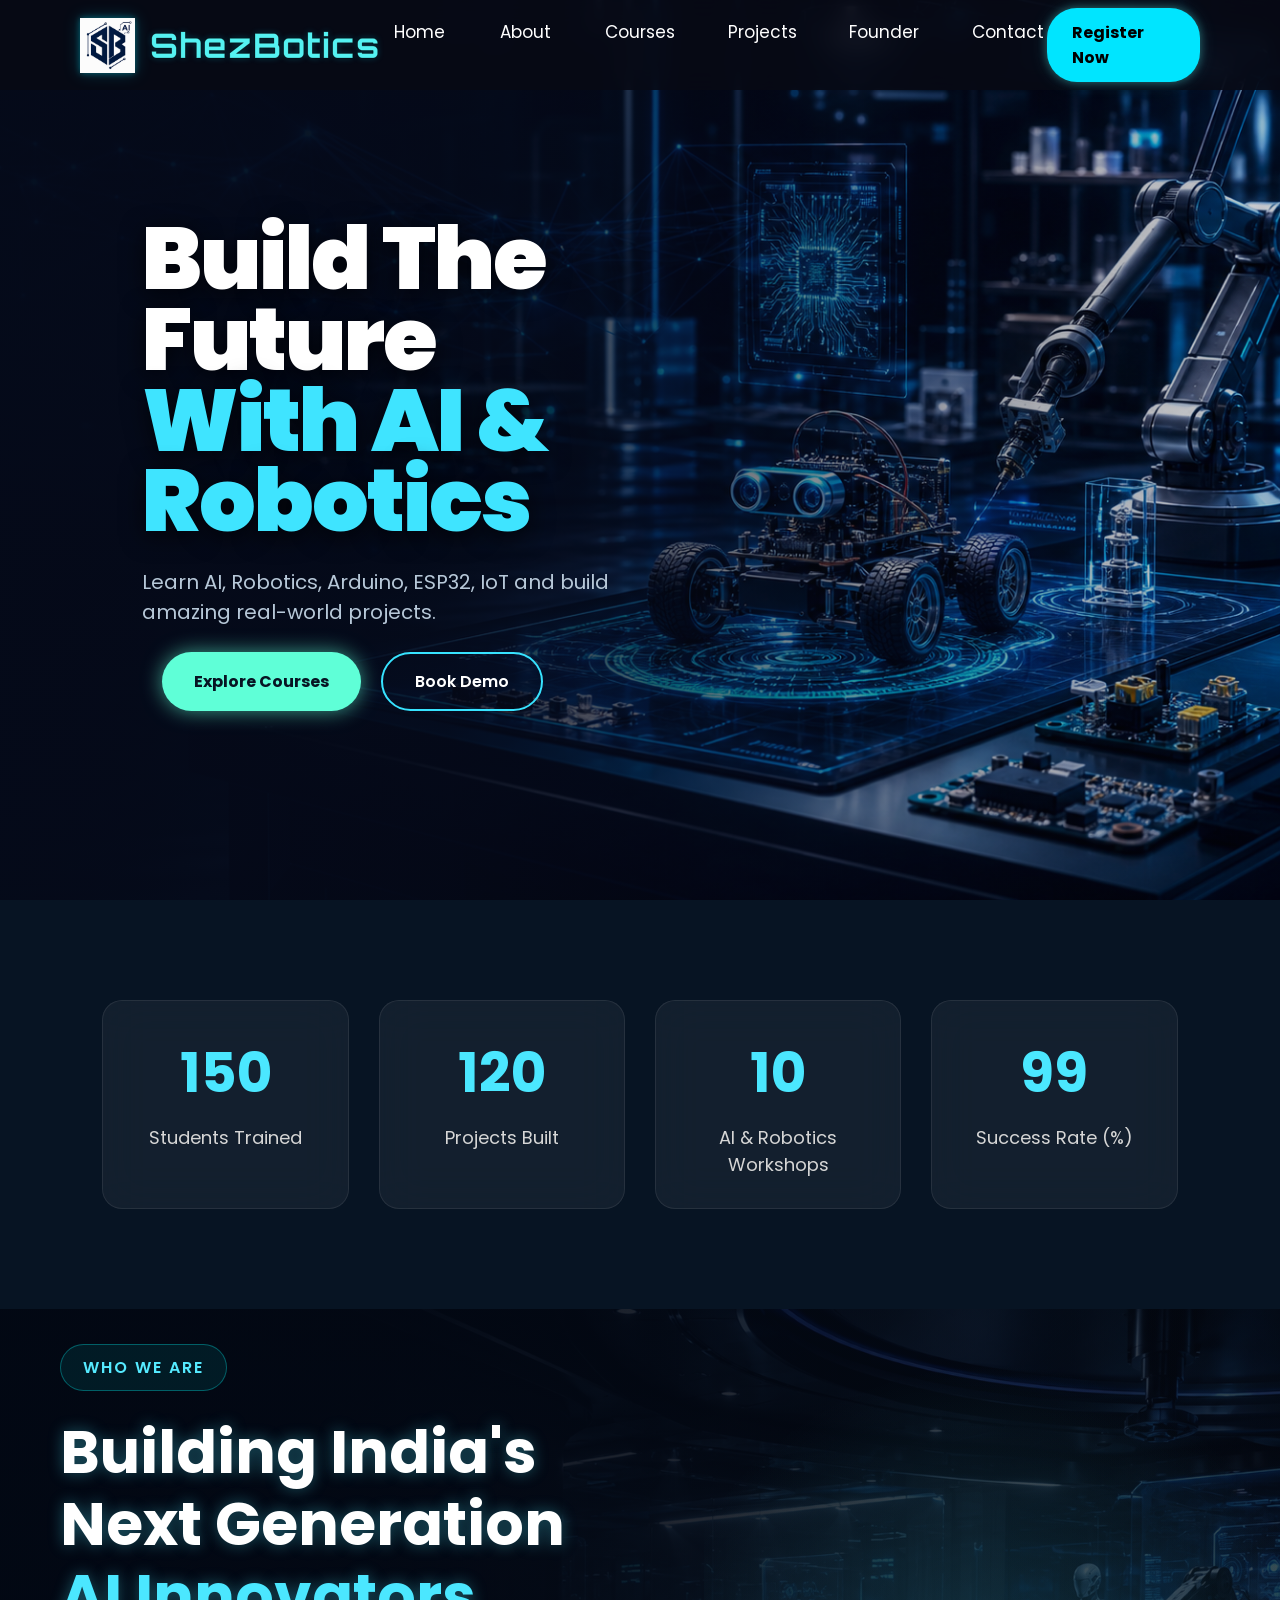
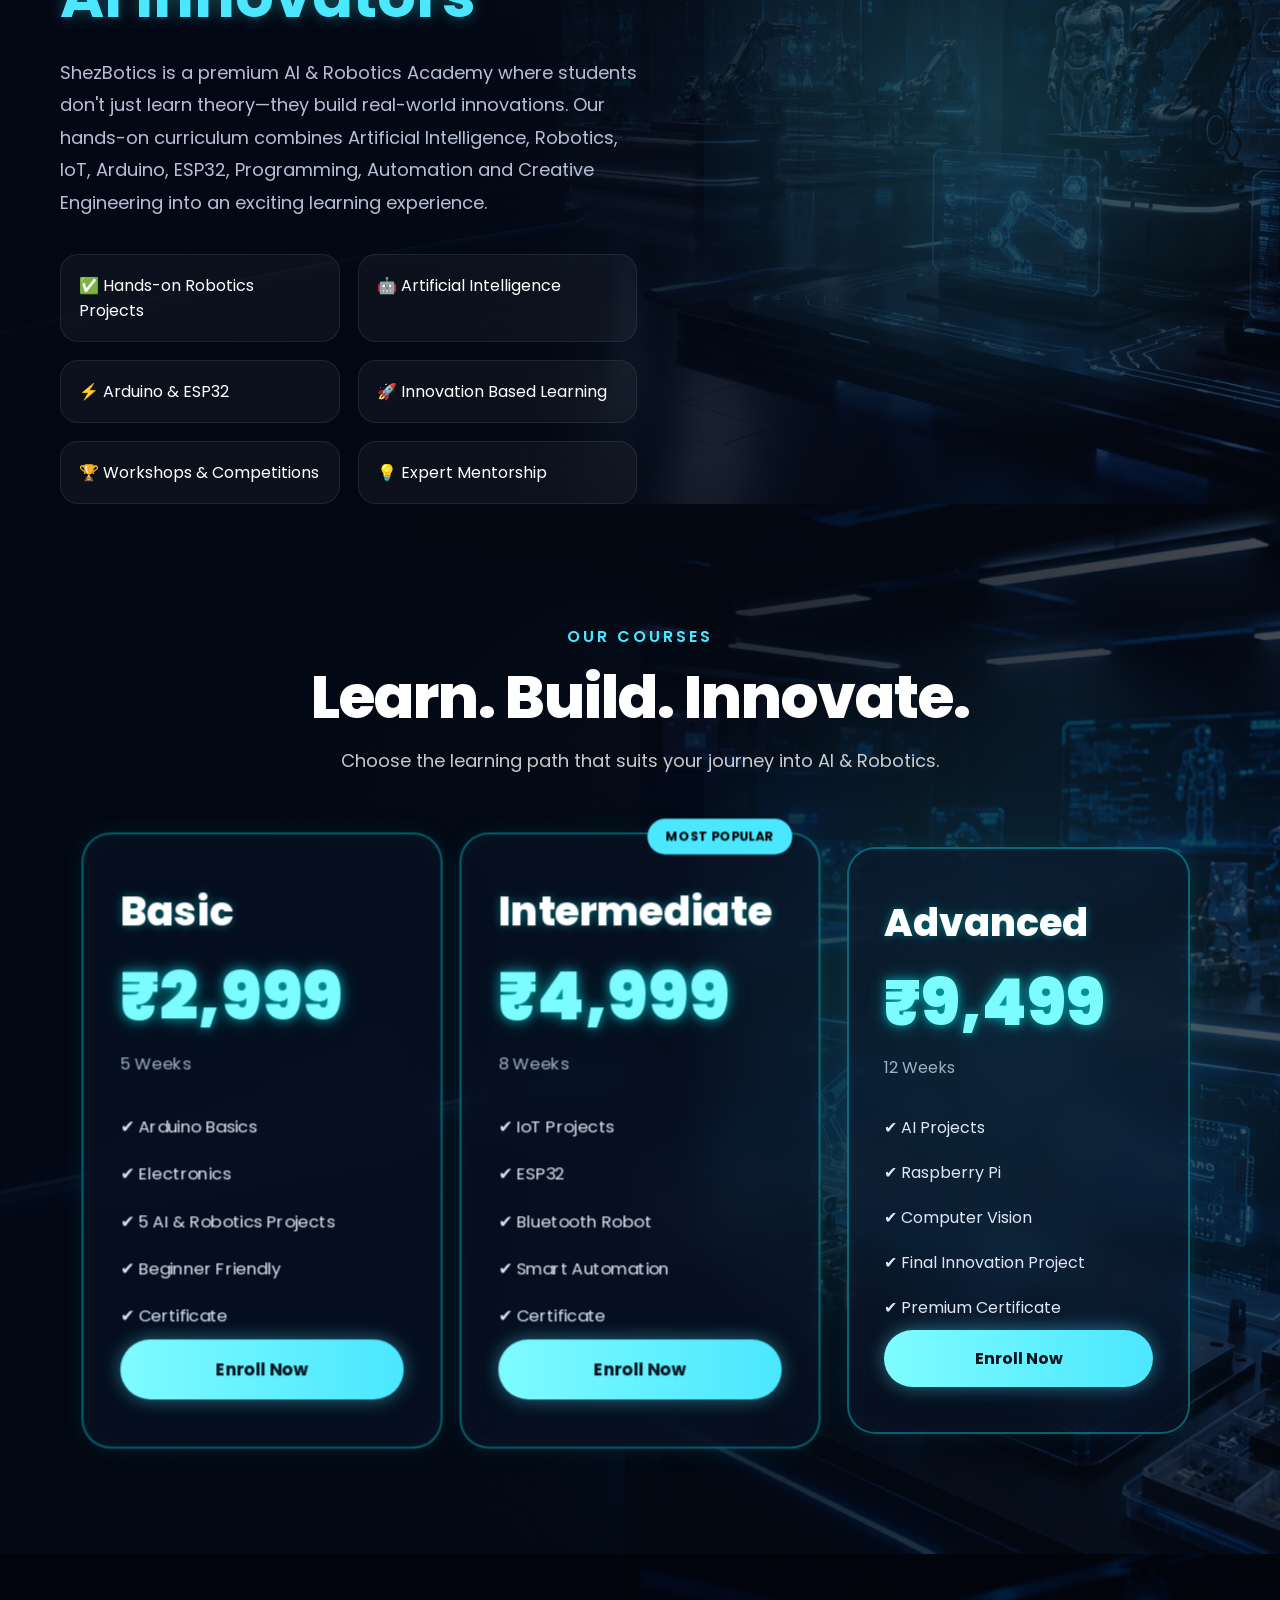
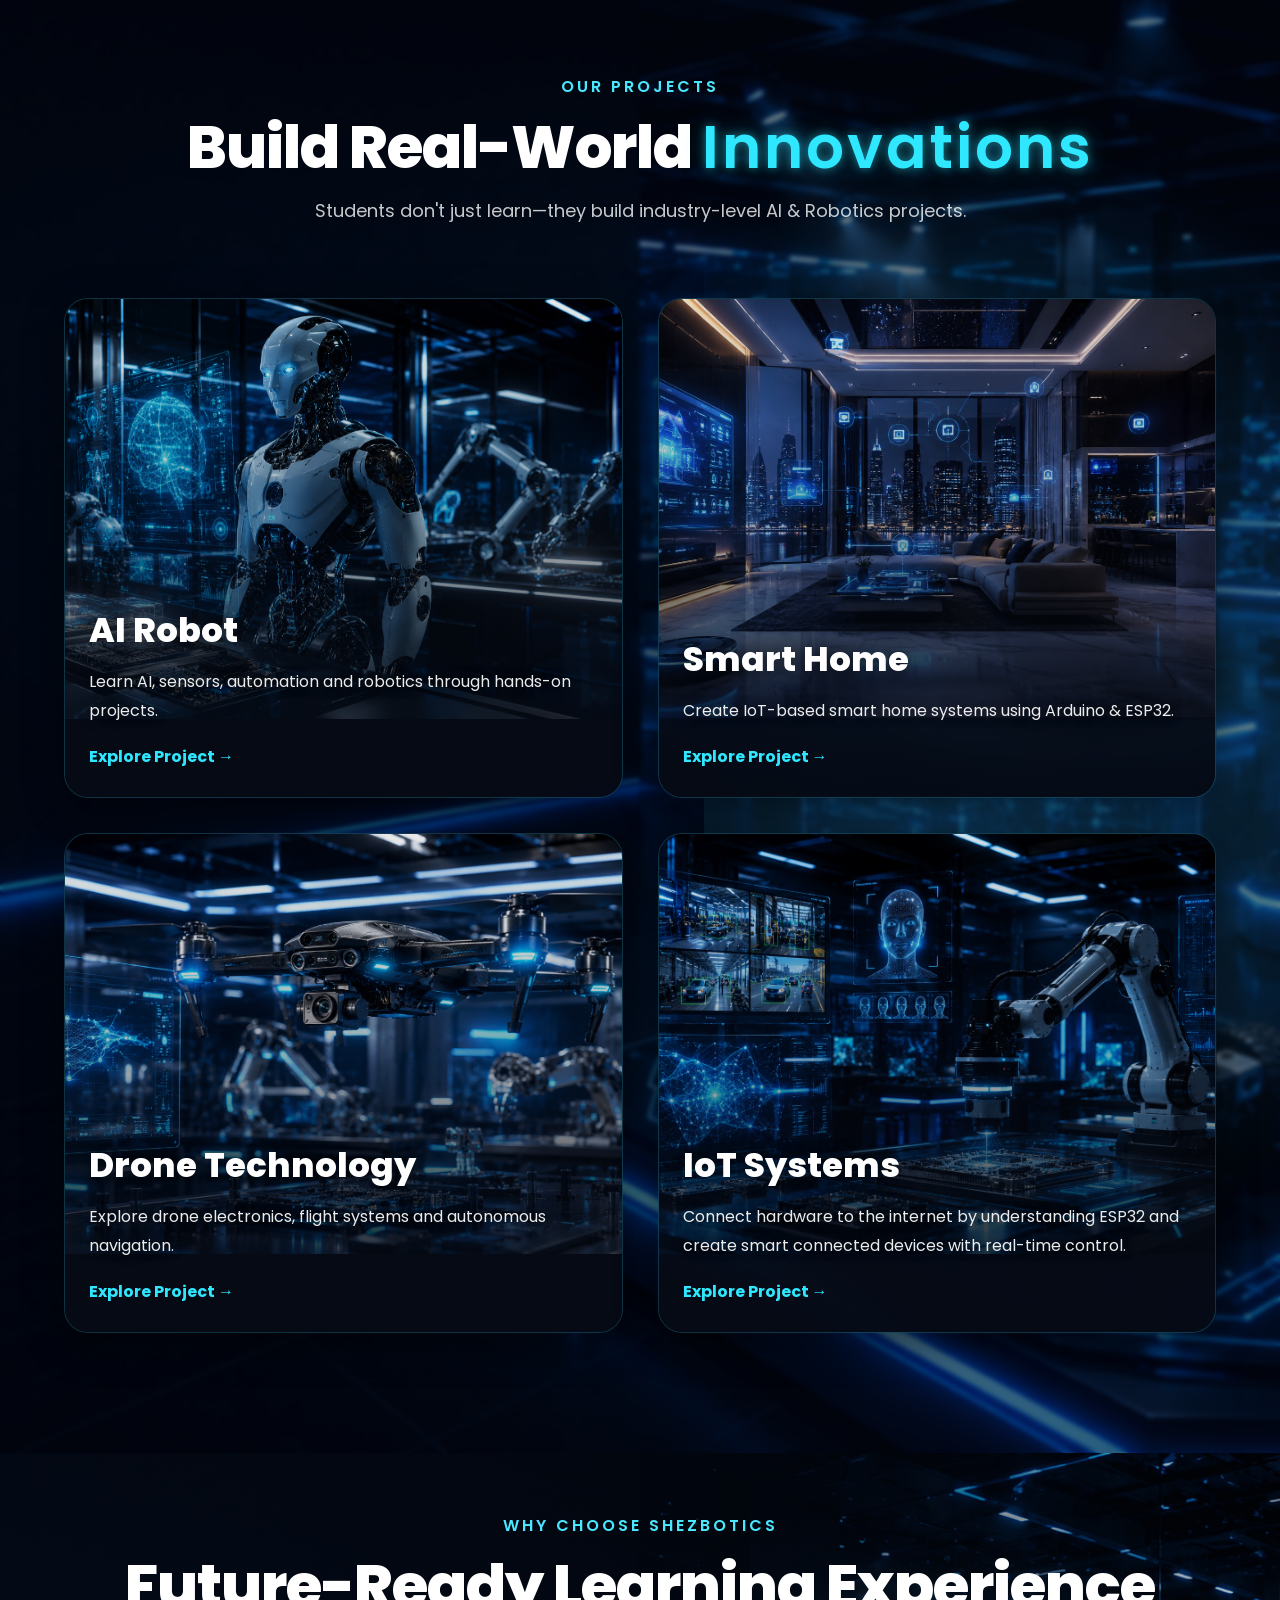
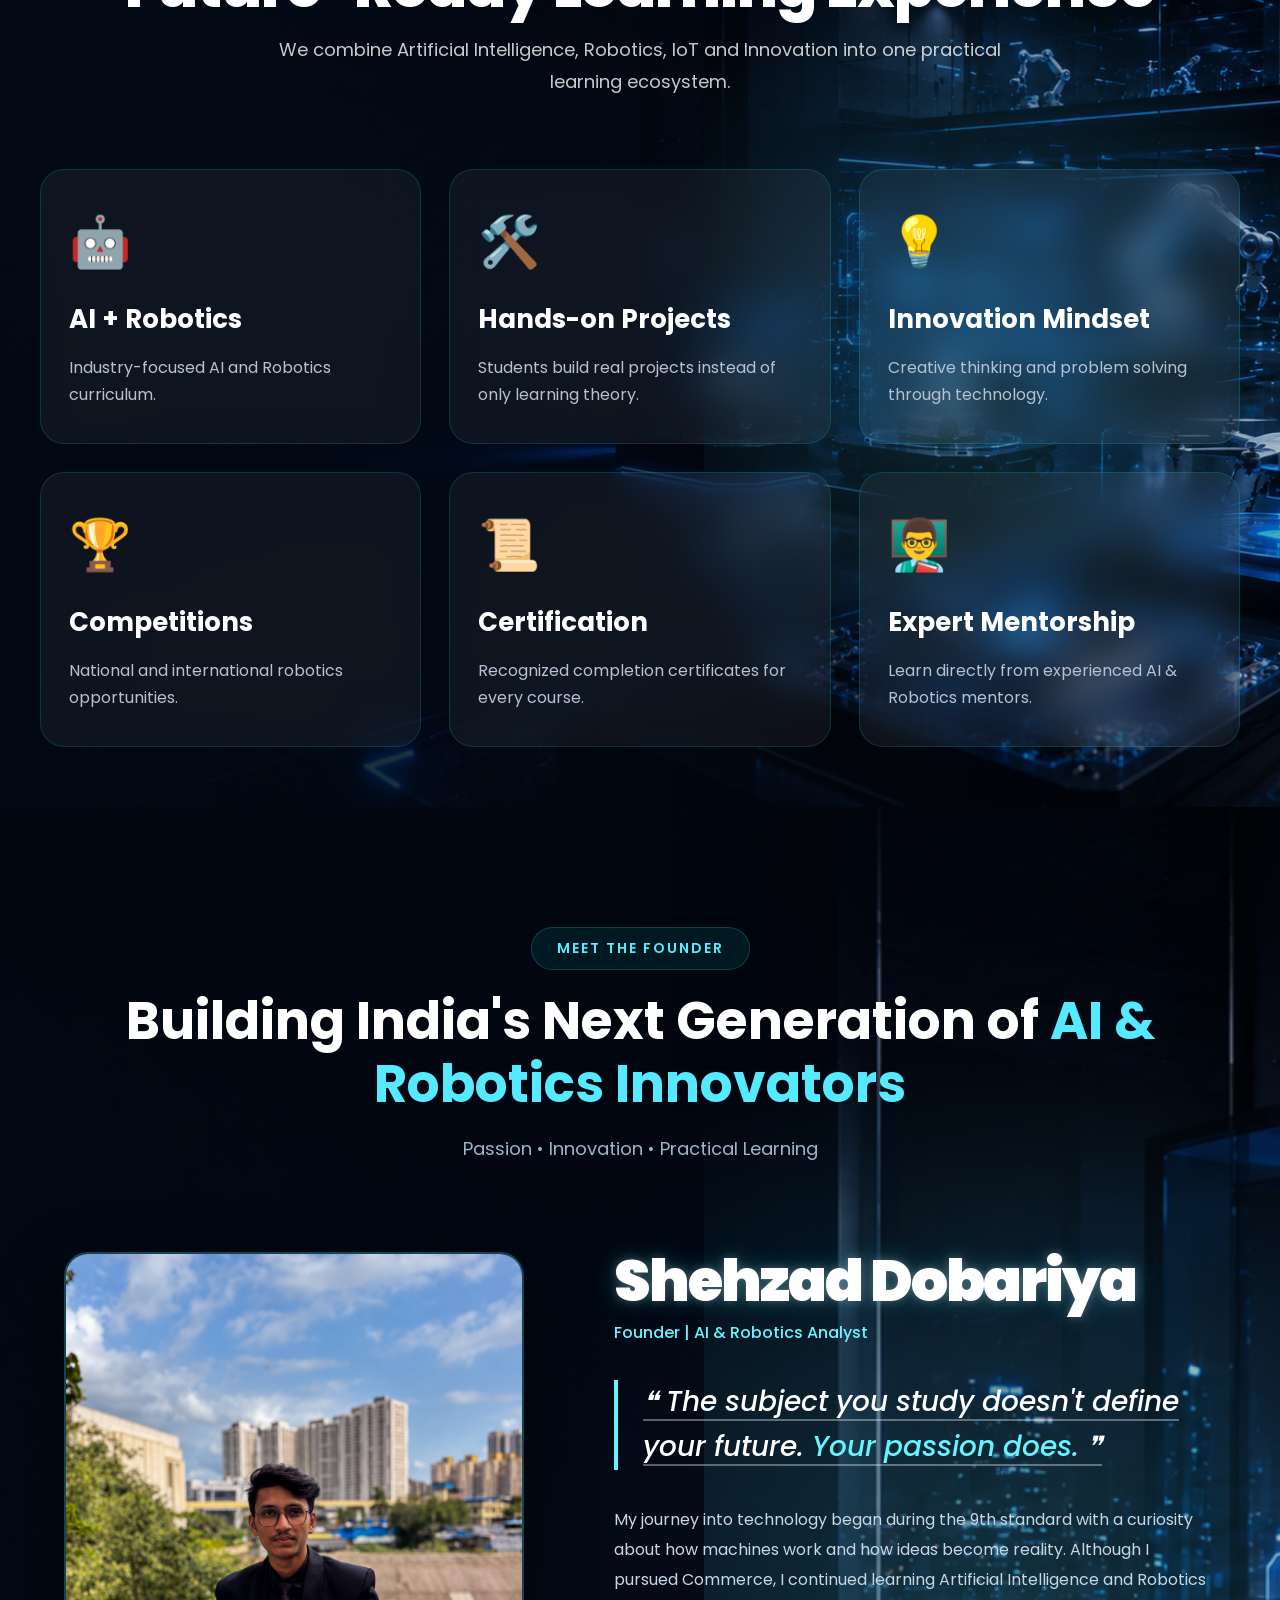
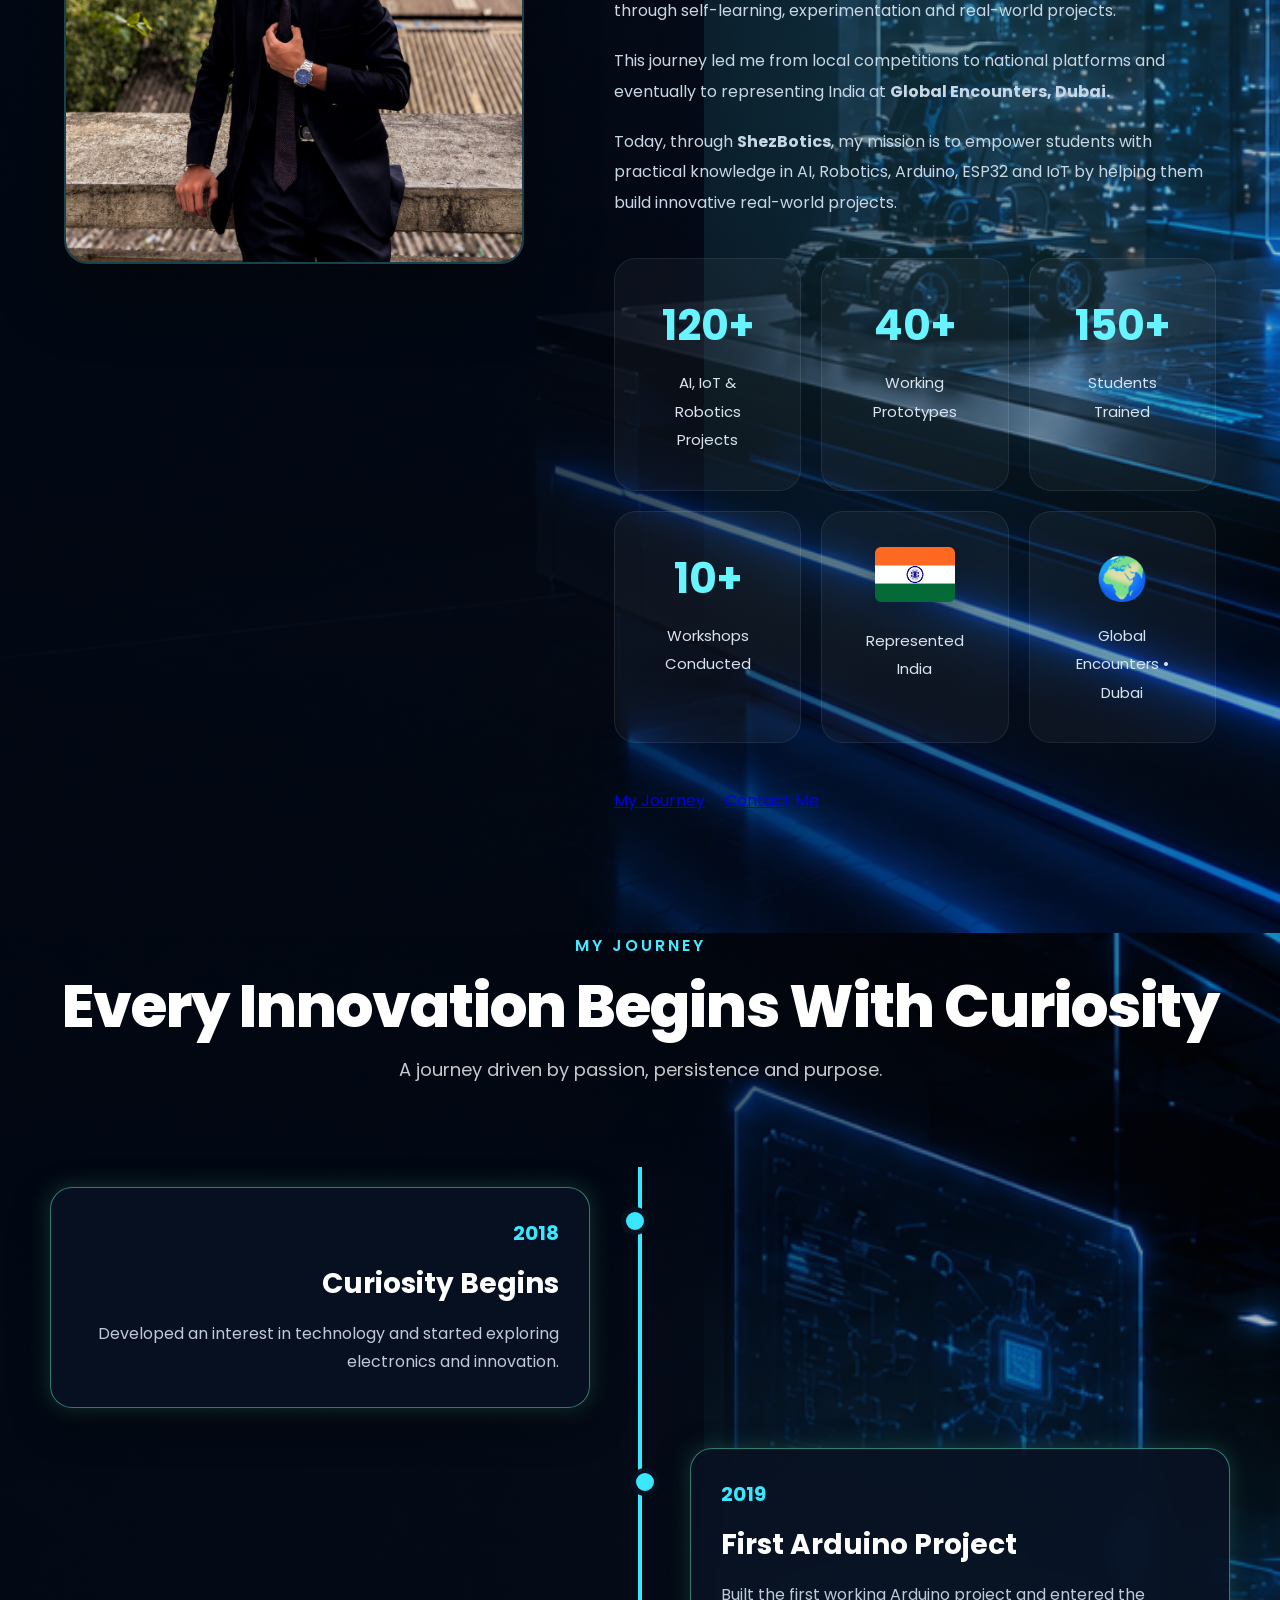
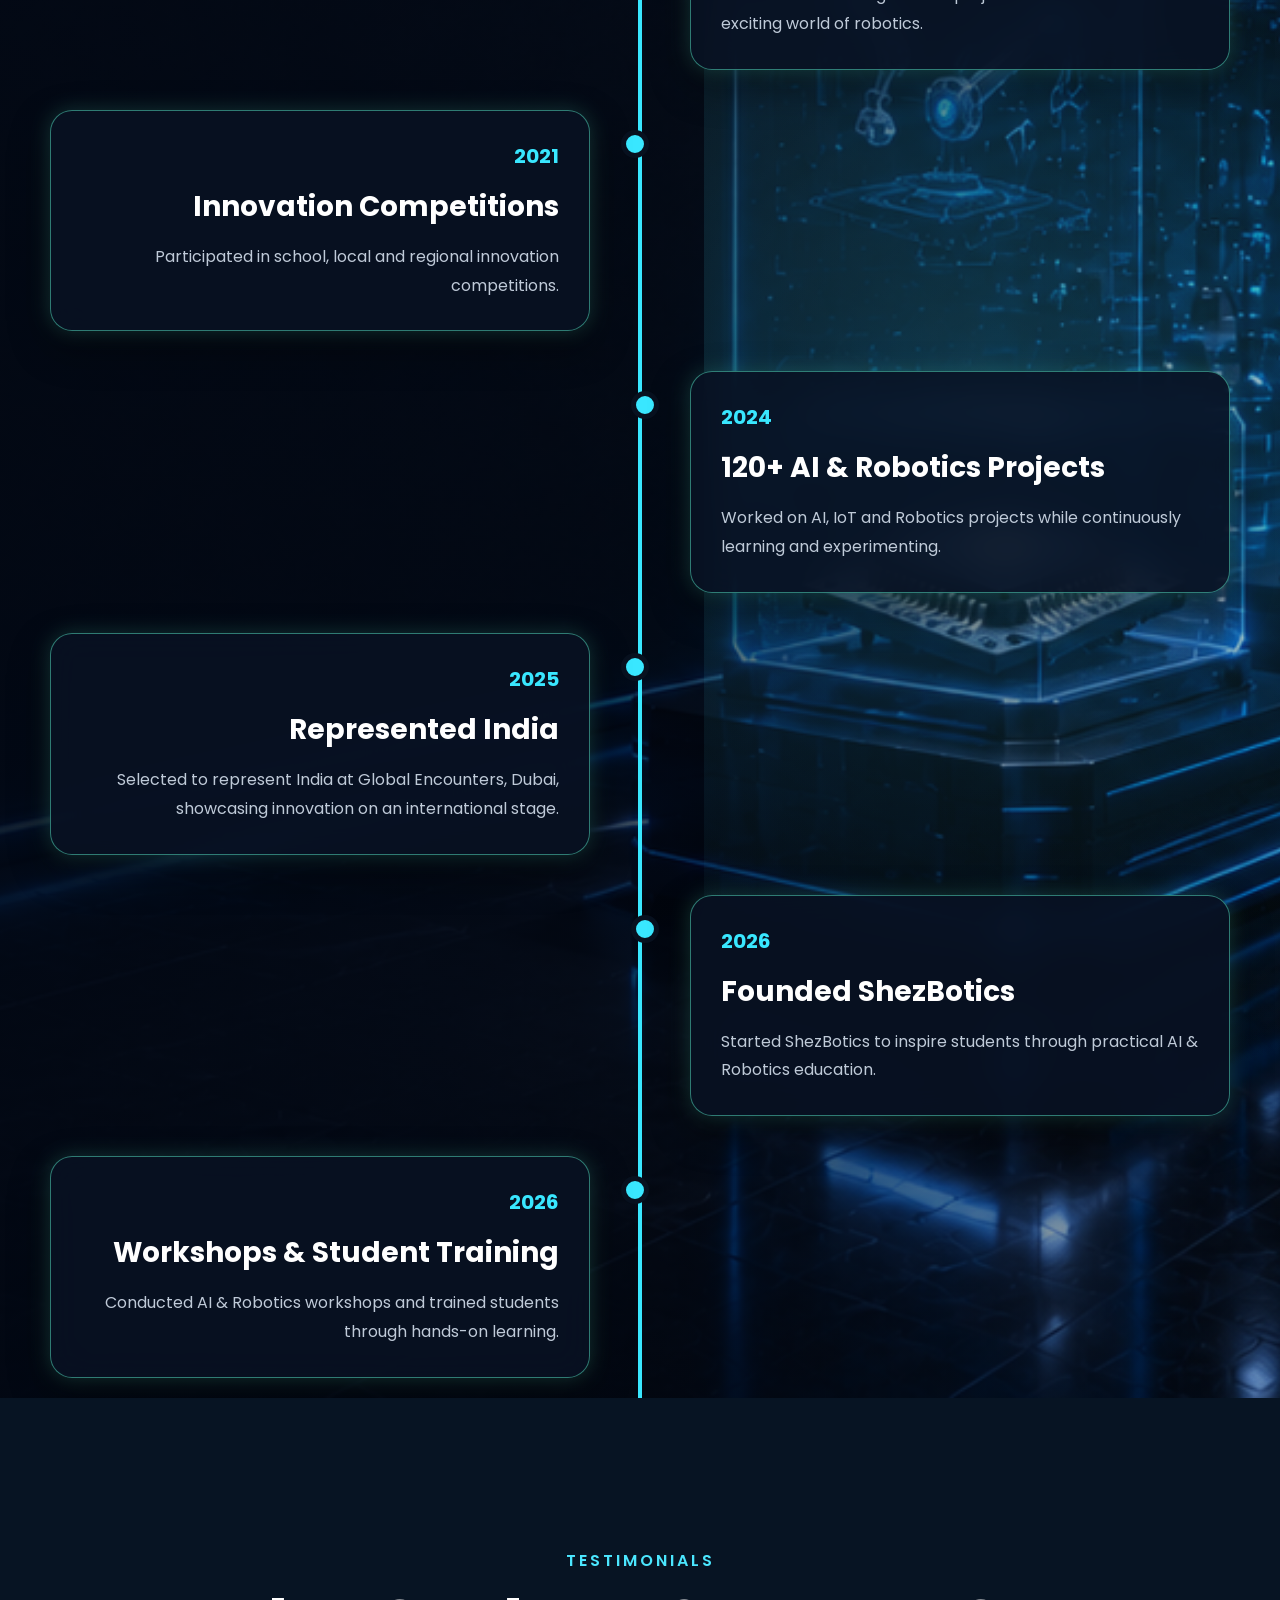
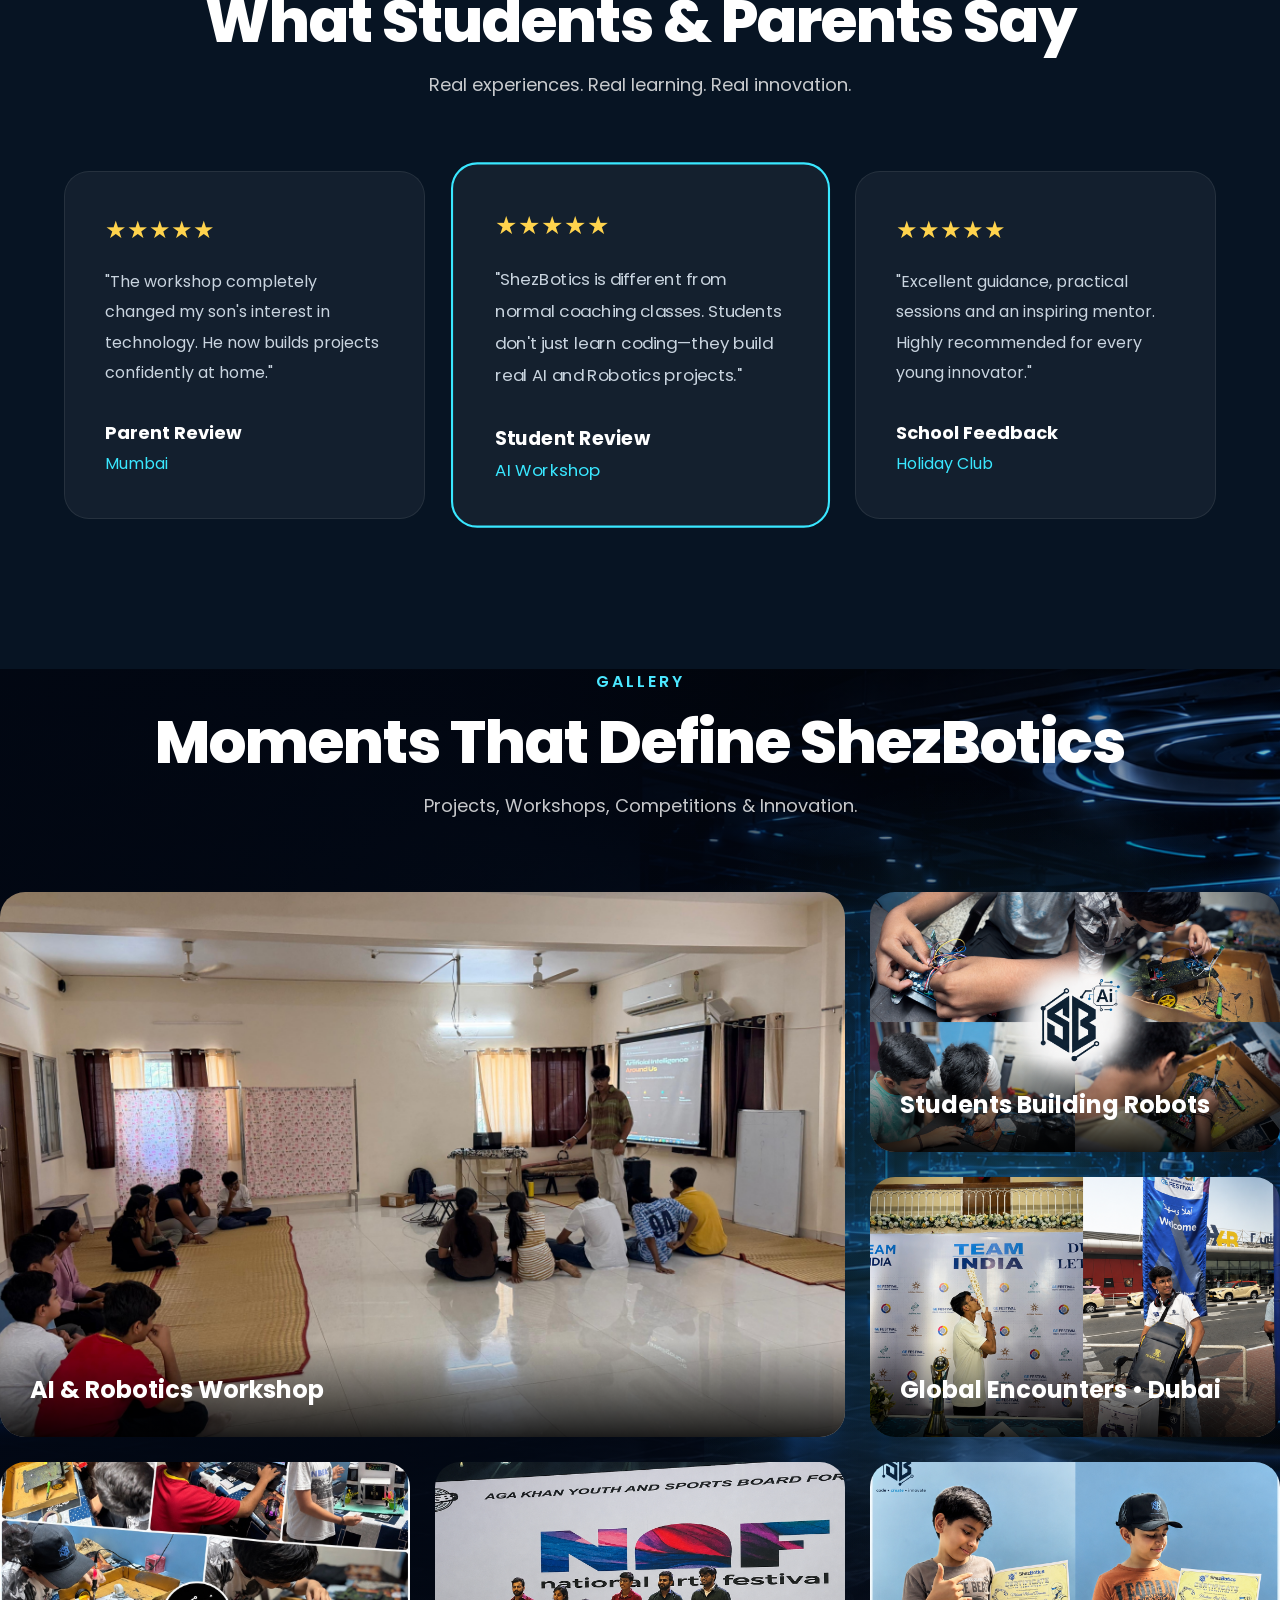
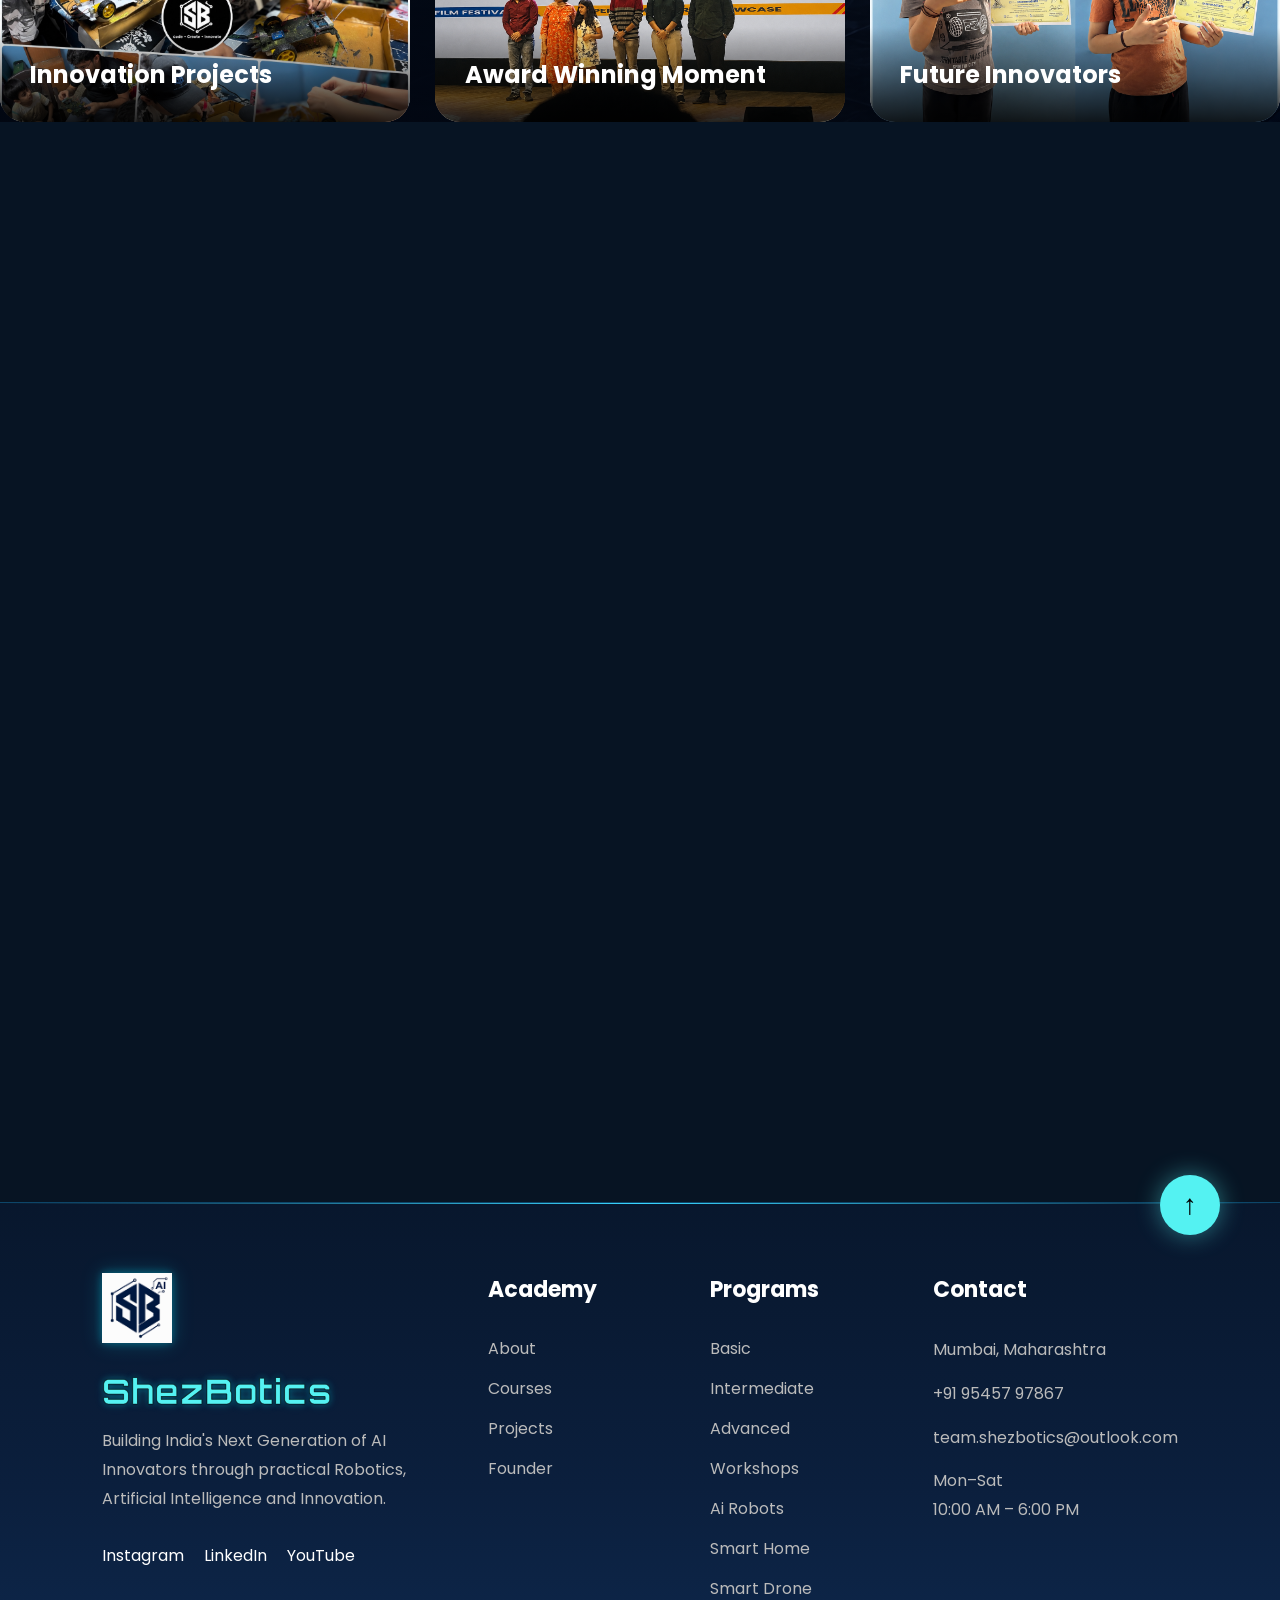
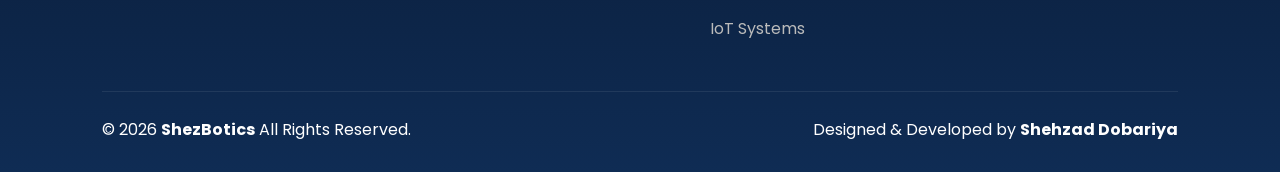
==== index.html @ 462a71f9 "Initial commit" ====
<!DOCTYPE html>
<html lang="en">

<head>
<meta charset="UTF-8">
<meta name="viewport" content="width=device-width, initial-scale=1.0">

<title>ShezBotics | AI & Robotics Academy</title>
<link href="https://fonts.googleapis.com/css2?family=Orbitron:wght@600;700;800&display=swap" rel="stylesheet">
<link rel="stylesheet" href="style.css">

<link rel="preconnect" href="https://fonts.googleapis.com">
<link rel="preconnect" href="https://fonts.gstatic.com" crossorigin>

<link href="https://fonts.googleapis.com/css2?family=Poppins:wght@300;400;500;600;700;800&display=swap" rel="stylesheet">

</head>

<body>
<!-- ================= PRELOADER ================= -->
<div id="preloader">

    <div class="loader-content">

        <img src="assets/logo.png" class="logo glow-logo" alt="ShezBotics">

        <h1 id="brandName">ShezBotics</h1>

        <p>Initializing AI & Robotics Academy...</p>

        <div class="loader-bars">

            <span></span>
            <span></span>
            <span></span>
            <span></span>
            <span></span>
            <span></span>
            <span></span>
            <span></span>
            <span></span>
            <span></span>

        </div>

    </div>

</div>

<header>

<nav class="navbar">

<div class="logo">
<img src="assets/logo.png" alt="">
<h2 id="headerBrand">ShezBotics</h2>
</div>

<ul class="nav-links">
<li><a href="#home">Home</a></li>
<li><a href="#about">About</a></li>
<li><a href="#courses">Courses</a></li>
<li><a href="#projects">Projects</a></li>
<li><a href="#founder">Founder</a></li>
<li><a href="#contact">Contact</a></li>
</ul>

<a href="javascript:void(0)" class="register-btn" id="registerBtn">
Register Now
</a>

</nav>

</header>

<section id="home" class="hero">

<div class="hero-left">

<h1>
Build The Future<br>
<span>With AI & Robotics</span>
</h1>

<p>
Learn AI, Robotics, Arduino, ESP32, IoT and build amazing real-world projects.
</p>

<div class="hero-buttons">

<a href="#courses" class="btn-primary>
Explore Courses
</a>

<div class="hero-buttons">

    <a href="#courses" class="btn-primary">
        Explore Courses
    </a>

    <a href="demo.html" class="btn-secondary">
        Book Demo
    </a>

</div>

</div>

</div>
</section>
<!-- ================= STATISTICS ================= -->

<section class="stats reveal">

    <div class="stat-card">
        <h2 class="counter" data-target="150">0</h2>
        <p>Students Trained</p>
    </div>

    <div class="stat-card">
        <h2 class="counter" data-target="120">0</h2>
        <p>Projects Built</p>
    </div>

    <div class="stat-card">
        <h2 class="counter" data-target="10">0</h2>
        <p>AI & Robotics Workshops</p>
    </div>

    <div class="stat-card">
        <h2 class="counter" data-target="99">0</h2>
        <p>Success Rate (%)</p>
    </div>

</section>
<section class="about reveal section-bg" id="about">

    <div class="about-left">

        <span class="section-tag">WHO WE ARE</span>

        <h2>
            Building India's Next Generation
            <span>AI Innovators</span>
        </h2>

        <p>
            ShezBotics is a premium AI & Robotics Academy where students don't
            just learn theory—they build real-world innovations. Our hands-on
            curriculum combines Artificial Intelligence, Robotics, IoT, Arduino,
            ESP32, Programming, Automation and Creative Engineering into an
            exciting learning experience.
        </p>

        <div class="about-features">

            <div class="feature">
                ✅ Hands-on Robotics Projects
            </div>

            <div class="feature">
                🤖 Artificial Intelligence
            </div>

            <div class="feature">
                ⚡ Arduino & ESP32
            </div>

            <div class="feature">
                🚀 Innovation Based Learning
            </div>

            <div class="feature">
                🏆 Workshops & Competitions
            </div>

            <div class="feature">
                💡 Expert Mentorship
            </div>

        </div>

    </div>


</section>
<section class="courses reveal section-bg" id="courses">

    <div class="section-heading">
        <span>OUR COURSES</span>
        <h2>Learn. Build. Innovate.</h2>
        <p>Choose the learning path that suits your journey into AI & Robotics.</p>
    </div>

    <div class="course-grid">

        <!-- BASIC -->
        <div class="course-card popular">

            <h3>Basic</h3>

            <h1>₹2,999</h1>

            <p>5 Weeks</p>

            <ul>
                <li>✔ Arduino Basics</li>
                <li>✔ Electronics</li>
                <li>✔ 5 AI & Robotics Projects</li>
                <li>✔ Beginner Friendly</li>
                <li>✔ Certificate</li>
            </ul>

            <a href="javascript:void(0)" id="basicEnroll" class="course-btn">
    Enroll Now
</a>

        </div>

        <!-- INTERMEDIATE -->

        <div class="course-card popular">

            <div class="badge">MOST POPULAR</div>

            <h3>Intermediate</h3>

            <h1>₹4,999</h1>

            <p>8 Weeks</p>

            <ul>
                <li>✔ IoT Projects</li>
                <li>✔ ESP32</li>
                <li>✔ Bluetooth Robot</li>
                <li>✔ Smart Automation</li>
                <li>✔ Certificate</li>
            </ul>

            <a href="javascript:void(0)" id="intermediateEnroll" class="course-btn">
    Enroll Now
</a>

        </div>

        <!-- ADVANCED -->

        <div class="course-card">

            <h3>Advanced</h3>

            <h1>₹9,499</h1>

            <p>12 Weeks</p>

            <ul>
                <li>✔ AI Projects</li>
                <li>✔ Raspberry Pi</li>
                <li>✔ Computer Vision</li>
                <li>✔ Final Innovation Project</li>
                <li>✔ Premium Certificate</li>
            </ul>

            <a href="javascript:void(0)" id="advancedEnroll" class="course-btn">
    Enroll Now
</a>

        </div>

    </div>

</section>
<section class="projects reveal section-bg" id="projects">

    <div class="section-heading">

    <span>OUR PROJECTS</span>

    <h2>
        Build Real-World
        <span>Innovations</span>
    </h2>

    <p>
        Students don't just learn—they build industry-level AI & Robotics projects.
    </p>

</div>

    <div class="project-grid">

        <div class="project-card">
            <img src="assets/project1.png" alt="AI Robot">
            <div class="project-content">
                <h3>AI Robot</h3>
                <p>Learn AI, sensors, automation and robotics through hands-on projects.</p>
                <a href="javascript:void(0)" id="aiProject" class="project-link" data-course="AI Robot">
    Explore Project →
</a>
            </div>
        </div>

        <div class="project-card">
            <img src="assets/project2.png" alt="Smart Home">
            <div class="project-content">
                <h3>Smart Home</h3>
                <p>Create IoT-based smart home systems using Arduino & ESP32.</p>
                <a href="javascript:void(0)" id="homeProject" class="project-link">
    Explore Project →
</a>
            </div>
        </div>

        <div class="project-card">
            <img src="assets/project3.png" alt="Drone">
            <div class="project-content">
                <h3>Drone Technology</h3>
                <p>Explore drone electronics, flight systems and autonomous navigation.</p>
                <a href="javascript:void(0)" id="droneProject" class="project-link">
    Explore Project →
</a>
            </div>
        </div>

        <div class="project-card">
            <img src="assets/project4.png" alt="IoT Systems">
            <div class="project-content">
                <h3>IoT Systems</h3>
                <p>Connect hardware to the internet by understanding ESP32 and create smart connected devices with real-time control.</p>
                <a href="javascript:void(0)" id="iotProject" class="project-link">
    Explore Project →
</a>
            </div>
        </div>

    </div>

</section>
<section class="why-us reveal section-bg" id="why">

    <div class="section-heading">
        <span>WHY CHOOSE SHEZBOTICS</span>
        <h2>Future-Ready Learning Experience</h2>

        <p>
            We combine Artificial Intelligence, Robotics, IoT and Innovation
            into one practical learning ecosystem.
        </p>
    </div>

    <div class="why-grid">

        <div class="why-card">
            <div class="icon">🤖</div>
            <h3>AI + Robotics</h3>
            <p>Industry-focused AI and Robotics curriculum.</p>
        </div>

        <div class="why-card">
            <div class="icon">🛠️</div>
            <h3>Hands-on Projects</h3>
            <p>Students build real projects instead of only learning theory.</p>
        </div>

        <div class="why-card">
            <div class="icon">💡</div>
            <h3>Innovation Mindset</h3>
            <p>Creative thinking and problem solving through technology.</p>
        </div>

        <div class="why-card">
            <div class="icon">🏆</div>
            <h3>Competitions</h3>
            <p>National and international robotics opportunities.</p>
        </div>

        <div class="why-card">
            <div class="icon">📜</div>
            <h3>Certification</h3>
            <p>Recognized completion certificates for every course.</p>
        </div>

        <div class="why-card">
            <div class="icon">👨‍🏫</div>
            <h3>Expert Mentorship</h3>
            <p>Learn directly from experienced AI & Robotics mentors.</p>
        </div>

    </div>

</section>
<!-- ===========================
FOUNDER
=========================== -->

<section class="founder reveal section-bg" id="founder">

    <div class="section-title">

    <span class="section-tag">MEET THE FOUNDER</span>

    <h2>
        Building India's Next Generation of
        <span>AI & Robotics Innovators</span>
    </h2>

    <p>
        Passion • Innovation • Practical Learning
    </p>

</div>

    <div class="founder-container">

        <!-- Founder Image -->

        <div class="founder-image">

            <img src="assets/founder.png" alt="Shehzad Dobariya">

        </div>

        <!-- Founder Content -->

        <div class="founder-content">

            <h3>Shehzad Dobariya</h3>

            <h4>Founder | AI & Robotics Analyst</h4>

            <div class="founder-quote">

                ❝

                The subject you study doesn't define your future.

                <span>Your passion does.</span>

                ❞

            </div>

            <p>

                My journey into technology began during the 9th standard with a
                curiosity about how machines work and how ideas become reality.
                Although I pursued Commerce, I continued learning Artificial
                Intelligence and Robotics through self-learning, experimentation
                and real-world projects.

            </p>

            <p>

                This journey led me from local competitions to national
                platforms and eventually to representing India at
                <strong>Global Encounters, Dubai.</strong>

            </p>

            <p>

                Today, through <strong>ShezBotics</strong>, my mission is to
                empower students with practical knowledge in AI, Robotics,
                Arduino, ESP32 and IoT by helping them build innovative
                real-world projects.

            </p>

            <div class="achievement-grid">

                <div class="achievement">
                    <h2>120+</h2>
                    <p>AI, IoT & Robotics Projects</p>
                </div>

                <div class="achievement">
                    <h2>40+</h2>
                    <p>Working Prototypes</p>
                </div>

                <div class="achievement">
                    <h2>150+</h2>
                    <p>Students Trained</p>
                </div>

                <div class="achievement">
                    <h2>10+</h2>
                    <p>Workshops Conducted</p>
                </div>

                <div class="achievement">
                    <img src="assets/india-flag.png" class="flag-icon" alt="India Flag">

<p>Represented India</p>
                </div>

                <div class="achievement">
                    <h2>🌍</h2>
                    <p>Global Encounters • Dubai</p>
                </div>

            </div>

            <div class="founder-buttons">

                <a href="#" class="primary-btn">
                    My Journey
                </a>

                <a href="#contact" class="secondary-btn">
                    Contact Me
                </a>

            </div>

        </div>

    </div>

</section>
<!--==========================
        JOURNEY
===========================-->

<section class="journey reveal section-bg" id="journey">

    <div class="section-heading">

        <span>MY JOURNEY</span>

        <h2>Every Innovation Begins With Curiosity</h2>

        <p>
            A journey driven by passion, persistence and purpose.
        </p>

    </div>

    <div class="timeline">

        <div class="timeline-item left">
            <div class="timeline-content">
                <span class="year">2018</span>
                <h3>Curiosity Begins</h3>
                <p>
                    Developed an interest in technology and started exploring
                    electronics and innovation.
                </p>
            </div>
        </div>

        <div class="timeline-item right">
            <div class="timeline-content">
                <span class="year">2019</span>
                <h3>First Arduino Project</h3>
                <p>
                    Built the first working Arduino project and entered the
                    exciting world of robotics.
                </p>
            </div>
        </div>

        <div class="timeline-item left">
            <div class="timeline-content">
                <span class="year">2021</span>
                <h3>Innovation Competitions</h3>
                <p>
                    Participated in school, local and regional innovation
                    competitions.
                </p>
            </div>
        </div>

        <div class="timeline-item right">
            <div class="timeline-content">
                <span class="year">2024</span>
                <h3>120+ AI & Robotics Projects</h3>
                <p>
                    Worked on AI, IoT and Robotics projects while continuously
                    learning and experimenting.
                </p>
            </div>
        </div>

        <div class="timeline-item left">
            <div class="timeline-content">
                <span class="year">2025</span>
                <h3>Represented India</h3>
                <p>
                    Selected to represent India at Global Encounters, Dubai,
                    showcasing innovation on an international stage.
                </p>
            </div>
        </div>

        <div class="timeline-item right">
            <div class="timeline-content">
                <span class="year">2026</span>
                <h3>Founded ShezBotics</h3>
                <p>
                    Started ShezBotics to inspire students through practical
                    AI & Robotics education.
                </p>
            </div>
        </div>

        <div class="timeline-item left">
            <div class="timeline-content">
                <span class="year">2026</span>
                <h3>Workshops & Student Training</h3>
                <p>
                    Conducted AI & Robotics workshops and trained students
                    through hands-on learning.
                </p>
            </div>
        </div>

    </div>

</section>
<!--==========================
      TESTIMONIALS
===========================-->

<section class="testimonials reveal" id="testimonials">

    <div class="section-heading">
        <span>TESTIMONIALS</span>
        <h2>What Students & Parents Say</h2>
        <p>Real experiences. Real learning. Real innovation.</p>
    </div>

    <div class="testimonial-grid">

        <div class="testimonial-card">
            <div class="stars">★★★★★</div>

            <p>
                "The workshop completely changed my son's interest in technology.
                He now builds projects confidently at home."
            </p>

            <div class="person">
                
                <div>
                    <h4>Parent Review</h4>
                    <span>Mumbai</span>
                </div>
            </div>
        </div>

        <div class="testimonial-card featured">
            <div class="stars">★★★★★</div>

            <p>
                "ShezBotics is different from normal coaching classes.
                Students don't just learn coding—they build real AI and Robotics projects."
            </p>

            <div class="person">
                <div>
                    <h4>Student Review</h4>
                    <span>AI Workshop</span>
                </div>
            </div>
        </div>

        <div class="testimonial-card">
            <div class="stars">★★★★★</div>

            <p>
                "Excellent guidance, practical sessions and an inspiring mentor.
                Highly recommended for every young innovator."
            </p>

            <div class="person">
                
                <div>
                    <h4>School Feedback</h4>
                    <span>Holiday Club</span>
                </div>
            </div>
        </div>

    </div>

</section>
<!--==========================
      GALLERY
===========================-->

<section class="gallery reveal section-bg" id="gallery">

    <div class="section-heading">
        <span>GALLERY</span>
        <h2>Moments That Define ShezBotics</h2>
        <p>Projects, Workshops, Competitions & Innovation.</p>
    </div>

    <div class="gallery-grid">

        <div class="gallery-item large">
            <img src="assets/gallery1.jpeg" alt="">
            <div class="overlay">
                <h3>AI & Robotics Workshop</h3>
            </div>
        </div>

        <div class="gallery-item">
            <img src="assets/gallery2.png" alt="">
            <div class="overlay">
                <h3>Students Building Robots</h3>
            </div>
        </div>

        <div class="gallery-item">
            <img src="assets/gallery3.png" alt="">
            <div class="overlay">
                <h3>Global Encounters • Dubai</h3>
            </div>
        </div>

        <div class="gallery-item">
            <img src="assets/gallery4.jpeg" alt="">
            <div class="overlay">
                <h3>Innovation Projects</h3>
            </div>
        </div>

        <div class="gallery-item">
            <img src="assets/gallery5.png" alt="">
            <div class="overlay">
                <h3>Award Winning Moment</h3>
            </div>
        </div>

        <div class="gallery-item">
            <img src="assets/gallery6.png" alt="">
            <div class="overlay">
                <h3>Future Innovators</h3>
            </div>
        </div>

    </div>

</section>
<!-- ================= CONTACT ================= -->

<section class="contact reveal section-bg" id="contact">

<div class="section-title">
<p>GET IN TOUCH</p>
<h2>Let's Build Something Amazing Together</h2>
</div>

<div class="contact-container">

<div class="contact-left">

<div class="contact-card">
<h3>📍 Address</h3>
<p>Mumbai, Maharashtra, India</p>
</div>

<div class="contact-card">
<h3>📞 Phone</h3>
<p>+91 95457 97867</p>
</div>

<div class="contact-card">
<h3>📧 Email</h3>
<p>team.shezbotics@outlook.com</p>
</div>

<div class="contact-card">
<h3>⏰ Working Hours</h3>
<p>Mon - Sat<br>10:00 AM - 6:00 PM</p>
</div>

</div>

<div class="contact-right">

<form id="contactForm">
<div class="course-selected">
    <label>Selected Course</label>

   <select id="selectedCourse">

    <option value="">Select a Course</option>

    <option value="Basic Robotics">Basic Robotics</option>

    <option value="Intermediate Robotics">Intermediate Robotics</option>

    <option value="Advanced Robotics">Advanced Robotics</option>

    <option value="AI Robot">AI Robot</option>

    <option value="Smart Home">Smart Home</option>

    <option value="Drone Technology">Drone Technology</option>

    <option value="IoT Systems">IoT Systems</option>

    <option value="Workshop">Workshop</option>

</select>

</div>
<input type="text" placeholder="Full Name">

<input type="email" placeholder="Email Address">

<input type="tel" placeholder="Phone Number">

<textarea placeholder="Tell us about your requirement..."></textarea>

<button type="submit">
Send Message →
</button>

</form>

</div>

</div>

</section>
<!-- ================= FOOTER ================= -->

<footer class="footer reveal">

<div class="footer-top">

<div class="footer-brand">

<img src="assets/logo.png" alt="ShezBotics">

<h2 id="footerBrand">ShezBotics</h2>

<p>
Building India's Next Generation of AI Innovators through practical Robotics,
Artificial Intelligence and Innovation.
</p>

<div class="footer-social">

<a href="https://www.instagram.com/team_shezbotics?igsh=ZThqaWFtNGxuemR4&utm_source=qr" target="_blank">
    Instagram
</a>

<a href="https://www.linkedin.com/in/shehzad-dobariya-178531250?utm_source=share_via&utm_content=profile&utm_medium=member_ios" target="_blank">
    LinkedIn
</a>

<a href="https://youtube.com/@shezbotics?si=r-vAcXip4oHgQ4da" target="_blank">
    YouTube
</a>
</div>

</div>

<div class="footer-links">

<h3>Academy</h3>

<a href="#">About</a>
<a href="#">Courses</a>
<a href="#">Projects</a>
<a href="#">Founder</a>

</div>

<div class="footer-links">

<h3>Programs</h3>

<a href="#">Basic</a>
<a href="#">Intermediate</a>
<a href="#">Advanced</a>
<a href="#">Workshops</a>
<a href="#">Ai Robots</a>
<a href="#">Smart Home</a>
<a href="#">Smart Drone</a>
<a href="#">IoT Systems</a>

</div>

<div class="footer-links">

<h3>Contact</h3>

<p>Mumbai, Maharashtra</p>

<p>+91 95457 97867</p>

<p>team.shezbotics@outlook.com</p>

<p>Mon–Sat<br>10:00 AM – 6:00 PM</p>

</div>

</div>

<div class="footer-bottom">

<p>

© 2026 <strong>ShezBotics</strong>

All Rights Reserved.

</p>

<p>

Designed & Developed by
<strong>Shehzad Dobariya</strong>

</p>

</div>

<button id="topBtn">
↑
</button>

</footer>

<!-- ================= PROJECT MODAL ================= -->

<div class="project-modal" id="projectModal">

    <div class="project-box">

        <span class="close-project">&times;</span>

        <img id="projectImage" src="" alt="Project">

        <div class="project-info">

            <h2 id="projectTitle"></h2>

            <p id="projectDescription"></p>

            <h3>What Students Learn</h3>

            <ul id="projectLearn"></ul>

            <div class="project-buttons">

                <a href="javascript:void(0)" id="projectEnroll" class="btn-primary">
                    Enroll Now
                </a>

                <a href="demo.html" class="btn-secondary">
                    Book Free Demo
                </a>

            </div>

        </div>

    </div>

</div>
<!-- Success Popup -->
<div class="success-popup" id="successPopup">

    <div class="success-card">

        <div class="success-icon">✓</div>

        <h2>Registration Successful</h2>

        <p>Thank you for choosing ShezBotics.</p>
        <p>Our team will contact you shortly.</p>

    </div>

</div>
<script src="script.js"></script>

</body>

</html>
---- style.css ----
*{
    margin:0;
    padding:0;
    box-sizing:border-box;
}

body{
    background:#071423;
    color:white;
    font-family:Poppins,sans-serif;
}
.navbar{
    width:100%;
    height:90px;

    display:flex;
    justify-content:space-between;
    align-items:center;

    padding:0 80px;

    /* ADD THESE */
    position:fixed;
    top:0;
    left:0;
    z-index:9999;

    background:rgba(8,10,20,0.85);
    backdrop-filter:blur(12px);

    transition:transform .4s ease;
}

.logo{
    display:flex;
    align-items:center;
    gap:15px;
}

.logo img{
    width:55px;

    filter: 
    drop-shadow(0 0 3px rgba(0,229,255,.35))
    drop-shadow(0 0 8px rgba(0,229,255,.20));
    transition: .35s ease;
}
.logo img:hover{

    transform:scale(1.08);

    filter:
        drop-shadow(0 0 5px rgba(0,229,255,.45))
        drop-shadow(0 0 12px rgba(0,229,255,.30));
}

.logo h2{

    font-size:34px;

    color:#54F2F2;

    font-family:'Orbitron',sans-serif;

    font-weight:700;

    letter-spacing:1px;

    -webkit-text-stroke:.5px rgba(0,0,0,.45);

    text-shadow:
        0 0 2px rgba(0,0,0,.8),
        0 0 6px rgba(0,229,255,.25);

    transition:.35s ease;
}
.logo h2:hover{

    transform:scale(1.04);

    text-shadow:
        0 0 2px rgba(0,0,0,.8),
        0 0 10px rgba(0,229,255,.40),
        0 0 18px rgba(0,229,255,.18);
}
.nav-links{
    display:flex;
    gap:35px;
    list-style:none;
}

.nav-links a{
    color:white;
    text-decoration:none;
    font-size:17px;
    transition:.3s;
}

.nav-links a:hover{
    color:#00E5FF;
}

.register-btn{
    background:#00E5FF;
    color:black;
    padding:12px 25px;
    border-radius:30px;
    text-decoration:none;
    font-weight:bold;

    box-shadow:
    0 0 8px rgba(84,242,242,.35),
    0 0 18px rgba(84,242,242,.18);

transition:.35s ease;
}
.register-btn:hover{

    transform:translateY(-2px) scale(1.05);

    box-shadow:
        0 0 12px rgba(84,242,242,.45),
        0 0 24px rgba(84,242,242,.28);
        background: #24F3FF;
}
.hero{
    position: relative;
    width:100%;
    min-height:100vh;

    display:flex;
    align-items:center;

    padding:0 8%;

    background:
        linear-gradient(
            90deg,
            rgba(5,10,25,.95) 0%,
            rgba(5,10,25,.85) 35%,
            rgba(5,10,25,.45) 65%,
            rgba(5,10,25,.20) 100%
        ),
        url("assets/robot.png");

    background-size:cover;
    background-position:right center;
    background-repeat:no-repeat;
    z-index: 2;
}

.hero-left{
    max-width:600px;
    position: relative;
    z-index:2;
    padding-top: 30px;
    padding-left: 40px;
}
.hero h1{
    font-size:88px;
    font-weight: 900;
    line-height:.92;
    letter-spacing: -2px;

    text-shadow: 0  5px 25px rgba(0,0,0,.7);
}

.hero h1 span{
    color:#3fe4ff;
}

.hero p{
    margin:25px 0;
    font-size:20px;
    color:#b7c8d8;
}

.hero-buttons{
    display:flex;
    gap:20px;
}

.btn-primary,
.btn-secondary{
    text-decoration:none;
    padding:15px 32px;
    border-radius:50px;
    font-weight:600;
}
.btn-primary{
    display:inline-flex;
    align-items:center;
    justify-content:center;
    padding:14px 32px;
    border-radius:40px;
    background:#5fffd7;
    color:#071423 !important;
    font-weight:700;
    text-decoration:none;
    box-shadow:0 0 20px rgba(95,255,215,.6);
    transition:.3s;
}

.btn-primary:hover{
    transform:translateY(-2px);
    box-shadow:0 0 35px rgba(95,255,215,.9);
}

.btn-secondary{
    border:2px solid #37e3ff;
    color:white;
}

/* ==========================
   STATISTICS
========================== */

.stats{

    width:100%;
    padding:100px 8%;

    display:grid;
    grid-template-columns:repeat(4,1fr);

    gap:30px;

}

.stat-card{

    background:rgba(255,255,255,.05);

    border:1px solid rgba(255,255,255,.08);

    border-radius:20px;

    padding:30px;
    min-height: 170px;

    text-align:center;

    backdrop-filter:blur(20px);

    transition:.4s;

}

.stat-card:hover{

    transform:translateY(-10px);

    border-color:#4be7ff;

    box-shadow:0 0 40px rgba(75,231,255,.3);

}

.stat-card h2{

    font-size:55px;

    color:#4be7ff;

    margin-bottom:10px;

    font-weight:700;

}

.stat-card p{

    color:#d6d6d6;

    font-size:18px;

}

@media(max-width:900px){

.stats{

grid-template-columns:1fr 1fr;

}

}

@media(max-width:600px){

.stats{

grid-template-columns:1fr;

}

}
/*========================
      ABOUT SECTION
=========================*/

.about{
width:100%;
max-width:none;
margin: 0;
column-gap: 90px;

display:grid;
grid-template-columns:1fr 1fr;
gap:6px;
align-items:center;
}

.section-tag{
display:inline-block;
padding:10px 22px;
border-radius:50px;
background:rgba(0,255,255,.08);
border:1px solid rgba(0,255,255,.3);
color:#55eaff;
font-weight:600;
letter-spacing:2px;
margin-bottom:25px;
}

.about h2{
font-size:60px;
line-height:1.2;
margin-bottom:25px;
text-shadow:
 0 0 15px rgba(75,231,255,.35);
}

.about h2 span{
color:#4be7ff;
}

.about p{
color:#b7bfd6;
font-size:18px;
line-height:1.8;
margin-bottom:35px;
}

.about-features{
display:grid;
grid-template-columns:repeat(2,1fr);
gap:18px;
margin-top: 35px;
}
.about-left{
    max-width: 760px;
    padding-left: 60px;
    padding-top:35px;
}
.feature{
padding:18px;
background:rgba(255,255,255,.04);
border:1px solid rgba(255,255,255,.08);
border-radius:18px;
transition:.4s;
}

.feature:hover{
transform:translateY(-8px);
border-color:#4be7ff;
box-shadow:0 0 25px rgba(75,231,255,.25);
}

.about-card{
background:rgba(255,255,255,.05);
padding:25px;
border-radius:30px;
border:1px solid rgba(255,255,255,.08);
box-shadow:0 0 60px rgba(75,231,255,.15);
}

.about-card img{
width:100%;
display:block;
border-radius:20px;
}

/*=========================
        COURSES
=========================*/

.courses{
position: relative;
width:100%;
min-height: 100vh;
padding: 100px 0;
overflow: hidden;

}
.courses{
    position: relative;
    width:100%px;
    padding: 120px 7%;
    overflow:hidden;
}
.section-heading{

text-align:center;
margin-bottom:70px;

}

.section-heading span{

color:#4be7ff;
font-weight:600;
letter-spacing:3px;

}
   .section-heading h2{
    font-size: 60px;
    font-weight: 800;
    line-height: 1.1;
    letter-spacing: -1px;
    margin: 15px 0;
}

.section-heading h2 span{
    color:#2FE8FF;
    text-shadow:
        0 0 10px rgba(47,232,255,.5),
        0 0 25px rgba(47,232,255,.3);
}

.section-heading p{
    color:rgba(255,255,255,.78);
    font-size:18px;
    max-width:760px;
    margin:0 auto;
    line-height:1.8;
}
.course-grid{

display:grid;
grid-template-columns:repeat(3,1fr);
gap:35px;

}

.course-card{
    background: rgba(10,20,40,.55);
    backdrop-filter: blur(18px);

    border: 2px solid rgba(0,255,255,.35);

    border-radius: 28px;

    padding: 45px 35px;

    transition: .45s;

    box-shadow:
        0 0 25px rgba(0,255,255,.08),
        inset 0 0 25px rgba(255,255,255,.03);

    overflow: hidden;
}


.course-card:hover{

transform:translateY(-15px);
box-shadow:
0 0 40px rgba(0,255,255,.35);
border-color:#4ffaff;

}

.badge{

position:absolute;
top:-15px;
right:25px;
background:#4be7ff;
color:black;
padding:8px 18px;
border-radius:30px;
font-size:12px;
font-weight:bold;

}
.course-card h3{

    font-size:38px;

    font-weight:800;

    color:white;

    margin-bottom:12px;

    text-shadow:0 0 10px rgba(0,255,255,.35);

}
.course-card h1{
    font-size: 64px;
    font-weight: 900;
    color: #7dfcff;
    margin: 20px 0;
    line-height: 1;
    text-shadow:
        0 0 10px rgba(0,255,255,.5),
        0 0 20px rgba(0,255,255,.3);
}

.course-card p{

color:#9fb0c5;
margin-bottom:25px;

}

.course-card ul{

list-style:none;
padding:0;
margin:0;

}

.course-card li{

padding:10px 0;
color:#dfe7f4;

}
.course-btn{
    display: inline-flex;
    justify-content: center;
    align-items: center;

    width: 100%;
    padding: 16px 0;

    border-radius: 50px;

    background: linear-gradient(90deg,#7ffcff,#4be7ff);

    color: #06131f;
    font-weight: 700;
    font-size: 16px;
    text-decoration: none;

    border: none;

    box-shadow:
        0 0 18px rgba(75,231,255,.45);

    transition: all .35s ease;
}
.course-btn:hover{
    transform: translateY(-3px) scale(1.03);

    box-shadow:
        0 0 30px rgba(75,231,255,.8);

    background: linear-gradient(90deg,#9dffff,#67f5ff);
}

.popular{

transform:scale(1.05);
border:2px solid #4be7ff;

}
/*==========================
        PROJECTS
==========================*/

.projects{
    width:100%;
    max-width: 100%;
    margin: 0;
    padding: 120px 5%;
    box-sizing: border-box;
}

.project-grid{
    display:grid;
    grid-template-columns:repeat(2,1fr);
    gap:35px;
}

.project-card{
    position: relative;
    overflow: hidden;

    background: rgba(10,15,28,.70);
    border: 1px solid rgba(47,232,255,.18);
    border-radius: 24px;
    min-height:500px;

    transition: all .45s ease;

    backdrop-filter: blur(12px);
    -webkit-backdrop-filter: blur(12px);

    box-shadow:
        0 10px 40px rgba(0,0,0,.45);
}
.project-card::before{
    content: "";
    position: absolute;
    inset: 0;

    background: linear-gradient(
            to top,
            rgba(5,10,20,.92) 0%,
            rgba(5,10,20,.70) 25%,
            rgba(5,10,20,.25) 55%,
            rgba(5,10,20,0) 100%
        );

    z-index: 1;
    transition: .45s;
}

.project-card:hover{
    transform:translateY(-10px);
    box-shadow:0 0 40px rgba(75,231,255,.25);
}

.project-card img{
    width:100%;
    height:420px;
    object-fit:cover;

    transition:
    transform .7 ease,
    filter .7s ease;

    filter:brightness(.92);
}

.project-card:hover{
    transform:translateY(-10px);

    border-color:#2FE8FF;

    box-shadow:
        0 20px 60px rgba(0,0,0,.45),
        0 0 30px rgba(47,232,255,.20);
}

.project-card:hover img{
    transform:scale(1.08);
    filter:brightness(1);
}

.project-card:hover::before{
    background:linear-gradient(
        to top,
        rgba(5,10,20,.96) 0%,
        rgba(5,10,20,.75) 35%,
        rgba(5,10,20,.18) 70%,
        transparent 100%
    );
}
.project-content{
    position:absolute;
    left:0;
    bottom:0;
    width:100%;
    z-index:2;

    padding:24px 24px 20px;

    transform:translateY(-8px);
}
.project-content h3{
    color:#ffffff;
    font-size:34px;
    font-weight:800;
    margin-bottom:12px;
    text-shadow:0 0 18px rgba(0,0,0,.75);
}

.project-content p{
    color:rgba(255,255,255,.92);
    font-size:16px;
    line-height:1.8;
    margin-bottom:18px;
    text-shadow:0 0 12px rgba(0,0,0,.65);
}

.project-content a{
    color:#2FE8FF;
    font-weight:700;
    text-decoration:none;
    transition:.3s;
}

.project-content a:hover{
    letter-spacing:1px;
    color:#7EF4FF;
}
/*==========================
      WHY SHEZBOTICS
==========================*/

.why-us{
    width:100%;
    max-width:none;
    margin:0;
    padding:60px 40px;
}

.why-grid{
    display:grid;
    grid-template-columns:repeat(auto-fit,minmax(320px,1fr));
    gap:28px;
    width:100%;
    align-items:stretch;
}

.why-card{
    width:100%;
    min-height:240px;
    padding:35px 28px;
    border-radius:24px;
    background:rgba(255,255,255,.05);
    border:1px solid rgba(0,255,255,.15);
    backdrop-filter:blur(18px);
    transition:.35s;
}

.why-card:hover{
    transform:translateY(-8px);
}

.icon{

font-size:50px;
margin-bottom:20px;

}

.why-card h3{

margin-bottom:15px;
font-size:26px;

}

.why-card p{

color:#b6c2d3;
line-height:1.7;

}
/*==========================
FOUNDER
===========================*/

.founder{

padding:120px 0;

}
.founder-container{
    width:90%;
    max-width:1300px;
    margin:40px auto 0;

    display:grid;
    grid-template-columns:460px 1fr;
    gap:90px;
    align-items:flex-start;
}

.founder-image{

text-align:center;

}

.founder-image img{
 width:460px;
height: 580;
object-fit: cover;

border-radius:24px;

border:2px solid rgba(85,240,255,.25);

box-shadow:0 25px 70px rgba(0,0,0,.45);

transition:all .5 ease;

}

.founder-image img:hover{

transform: translateY(-10px) scale(1.02);

box-shadow:0 0 60px rgba(85,240,255,.35);

}

.founder-content h3{
    font-size:58px;
    font-weight:900;
    line-height:1;
    letter-spacing:-2px;
    margin-bottom:10px;
    color:#fff;

    text-shadow:
        0 0 10px rgba(255,255,255,.25),
        0 0 25px rgba(85,240,255,.18),
        0 0 45px rgba(85,240,255,.10);
}
.founder-content h4{

color:#67f4ff;

margin-bottom:25px;

font-weight:500;

}

.founder-quote{

border-left:4px solid #67f4ff;

padding-left:25px;

margin:35px 0;

font-size:28px;

font-style:italic;

font-weight: 500;

color:white;

line-height:1.6;

text-decoration: underline;
text-decoration-color: rgba(255,255,255,.35);
text-decoration-thickness: 2px;
text-underline-offset: 8px;

}

.founder-quote span{

color:#67f4ff;

font-weight:inherit;
font-style: inherit;
text-shadow: none;

}

.founder-content p{

line-height:1.9;

color:#c7d7e6;

margin-bottom:20px;

}

.achievement-grid{

display:grid;

grid-template-columns:repeat(3,1fr);

gap:20px;

margin-top:40px;

}

.achievement{

background:rgba(255,255,255,.04);

border:1px solid rgba(255,255,255,.08);

padding:35px;

border-radius:22px;

text-align:center;

transition:.4s;

}

.achievement:hover{

transform:translateY(-10px);

border-color:#67f4ff;

box-shadow:0 0 30px rgba(103,244,255,.25);

}

.achievement h2{

font-size:42px;

margin-bottom:12px;

color:#67f4ff;

}

.achievement p{

margin:0;

font-size:15px;

color:#d8e4ef;

}

.founder-buttons{

display:flex;

gap:20px;

margin-top:45px;

}

@media(max-width:992px){

.founder-container{

grid-template-columns:1fr;

text-align:center;

}

.founder-quote{

border-left:none;

border-top:3px solid #67f4ff;

padding-top:20px;

padding-left:0;

}

.achievement-grid{

grid-template-columns:repeat(2,1fr);

}

}

@media(max-width:600px){

.achievement-grid{

grid-template-columns:1fr;

}

.founder-content h3{

font-size:36px;

}

}
/*==========================
        TIMELINE
==========================*/

.journey{

width:100%;
max-width:none;
margin:0;

}

.timeline{

position:relative;
margin-top:80px;

}

.timeline::before{

content:"";
position:absolute;
left:50%;
top:0;
width:4px;
height:100%;
background:#39e7ff;
transform:translateX(-50%);

}

.timeline-item{

position:relative;
width:50%;
padding:20px 50px;

}

.timeline-item.left{

left:0;
text-align:right;

}

.timeline-item.right{

left:50%;

}

.timeline-content{
    background: rgba(8,18,35,0.88);
    backdrop-filter: blur(16px);
    -webkit-backdrop-filter: blur(16px);

    padding:30px;
    border-radius:22px;

    border:1.5px solid rgba(95,255,215,.45);

    box-shadow:
        0 0 20px rgba(95,255,215,.18),
        0 15px 40px rgba(0,0,0,.45);

    position:relative;
    z-index:10;

    transition:.4s;
}

.timeline-content:hover{
    transform: translateY(-8px);
    border-color:#5fffd7;
    box-shadow:
        0 0 35px rgba(95,255,215,.35),
        0 20px 50px rgba(0,0,0,.6);
}

.timeline-item::before{

content:"";
position:absolute;
top:40px;
width:18px;
height:18px;
background:#39e7ff;
border-radius:50%;
border:5px solid #08111f;

}

.timeline-item.left::before{

right:-9px;

}

.timeline-item.right::before{

left:-9px;

}

.year{

display:inline-block;
margin-bottom:15px;
color:#39e7ff;
font-weight:700;
font-size:20px;

}

.timeline-content h3{

margin-bottom:15px;
font-size:28px;

}

.timeline-content p{

color:#bfcad8;
line-height:1.8;

}

@media(max-width:900px){

.timeline::before{

left:20px;

}

.timeline-item{

width:100%;
left:0!important;
padding-left:60px;
padding-right:0;
text-align:left;

}

.timeline-item::before{

left:11px!important;

}

}
/*==========================
      TESTIMONIALS
==========================*/

.testimonials{

width:90%;
max-width:1300px;
margin:150px auto;

}

.testimonial-grid{

display:grid;
grid-template-columns:repeat(3,1fr);
gap:35px;

}

.testimonial-card{

background:rgba(255,255,255,.05);
border:1px solid rgba(255,255,255,.08);
border-radius:25px;
padding:40px;
transition:.4s;

}

.testimonial-card:hover{

transform:translateY(-12px);
border-color:#39e7ff;
box-shadow:0 0 35px rgba(57,231,255,.25);

}

.featured{

transform:scale(1.05);
border:2px solid #39e7ff;

}

.stars{

font-size:24px;
color:#ffd34d;
margin-bottom:20px;

}

.testimonial-card p{

line-height:1.9;
color:#c9d4df;
margin-bottom:30px;

}

.person{

display:flex;
align-items:center;
gap:15px;

}

.person img{

width:65px;
height:65px;
border-radius:50%;
object-fit:cover;

}

.person h4{

font-size:18px;
margin-bottom:5px;

}

.person span{

color:#39e7ff;

}

@media(max-width:900px){

.testimonial-grid{

grid-template-columns:1fr;

}

.featured{

transform:none;

}

}
/*==========================
      GALLERY
==========================*/

.gallery{

width:100%;
max-width:none;
margin:0;

}

.gallery-grid{

display:grid;
grid-template-columns:repeat(3,1fr);
grid-auto-rows:260px;
gap:25px;

}

.gallery-item{

position:relative;
overflow:hidden;
border-radius:25px;
cursor:pointer;

}

.gallery-item.large{

grid-column:span 2;
grid-row:span 2;

}

.gallery-item img{

width:100%;
height:100%;
object-fit:cover;
transition:.6s;

}

.gallery-item:hover img{

transform:scale(1.08);

}

.overlay{

position:absolute;
left:0;
right:0;
bottom:0;
padding:30px;

background:linear-gradient(
transparent,
rgba(0,0,0,.85)
);

}

.overlay h3{

font-size:24px;

}

.gallery-item:hover{

box-shadow:0 0 40px rgba(57,231,255,.25);

}

@media(max-width:900px){

.gallery-grid{

grid-template-columns:1fr;

}

.gallery-item.large{

grid-column:span 1;
grid-row:span 1;

}

}
/* CONTACT */

.contact{

padding:120px 8%;
position: relative;
min-height: 100hv;

}

.contact-container{

display:grid;

grid-template-columns:1fr 1fr;

gap:60px;

margin-top:60px;

}

.contact-left{

display:grid;

grid-template-columns:1fr 1fr;

gap:20px;

}

.contact-card{

background:rgba(255,255,255,.05);

border:1px solid rgba(255,255,255,.08);

border-radius:20px;

padding:30px;

transition:.4s;

}

.contact-card:hover{

transform:translateY(-10px);

border-color:#54F2F2;

box-shadow:0 0 30px rgba(84,242,242,.25);

}

.contact-card h3{

margin-bottom:12px;

color:#54F2F2;

}

.contact-card p{

color:#bbb;

line-height:1.7;

}

.contact-right form{

display:flex;

flex-direction:column;

gap:20px;

}

.contact-right input,

.contact-right textarea{

background:#151C33;

border:1px solid rgba(255,255,255,.08);

padding:18px;

border-radius:15px;

color:white;

font-size:16px;

outline:none;

transition:.3s;

}

.contact-right textarea{

height:180px;

resize:none;

}

.contact-right input:focus,

.contact-right textarea:focus{

border-color:#54F2F2;

box-shadow:0 0 15px rgba(84,242,242,.25);

}

.contact-right button{

padding:18px;

border:none;

border-radius:50px;

background:#54F2F2;

font-size:18px;

font-weight:700;

cursor:pointer;

transition:.3s;

}

.contact-right button:hover{

transform:translateY(-5px);

box-shadow:0 0 30px #54F2F2;

}
/*================ FOOTER ================*/

.footer{
    margin-top:0;
    padding:70px 8% 30px;
    position:relative;

    background:linear-gradient(
        180deg,
        #08172d 0%,
        #0b1f3d 50%,
        #0f2c54 100%
    );

    border-top:1px solid rgba(0,255,255,.12);
}

.footer-top{

display:grid;

grid-template-columns:2fr 1fr 1fr 1fr;

gap:60px;

}

.footer-brand img{
    width:70px;
    margin-bottom:20px;

    filter:
        drop-shadow(0 0 4px rgba(0,229,255,.35))
        drop-shadow(0 0 10px rgba(0,229,255,.20));

    transition:.35s ease;
}
.footer-brand img:hover{

    transform:scale(1.05);

    filter:
        drop-shadow(0 0 6px rgba(0,229,255,.50))
        drop-shadow(0 0 15px rgba(0,229,255,.30));
}

.footer-brand h2{

font-size:34px;

color:#54F2F2;

margin-bottom:15px;
font-family: 'Orbitron', sans-serif;
font-weight: 700;
letter-spacing: 1px;
-webkit-text-stroke: 0.6px rgba(0,0,0,0.7);

     text-shadow:
     0 0 2px rgba(0,0,0,0.9),
     0 0 6px rgba(0,229,255,0.35),
     0 0 12px rgba(0,229,255,0.15);

}

.footer-brand p{

color:#bbb;

line-height:1.8;

max-width:420px;

}

.footer-social{

margin-top:30px;

display:flex;

gap:20px;

}

.footer-social a{

text-decoration:none;

color:white;

transition:.3s;

}

.footer-social a:hover{

color:#54F2F2;

}

.footer-links{

display:flex;

flex-direction:column;

gap:15px;

}

.footer-links h3{

margin-bottom:15px;

font-size:22px;

}

.footer-links a{

color:#bbb;

text-decoration:none;

transition:.3s;

}

.footer-links a:hover{

color:#54F2F2;

padding-left:10px;

}

.footer-links p{

color:#bbb;

line-height:1.8;

}

.footer::before{
    content:"";
    position:absolute;
    top:0;
    left:0;
    width:100%;
    height:1px;
    background:linear-gradient(
        90deg,
        transparent,
        #39d5ff,
        transparent
    );
}

.footer-bottom{
    display: flex;
    justify-content: space-between;
    align-items: center;
    width: 100%;

    margin-top: 50px;
    padding-top: 25px;

    border-top: 1px solid rgba(255,255,255,.08);
}
.footer-bottom p{
    margin:0;
}

.footer-bottom p:last-child{
    margin-left:auto;
    text-align:right;
}

#topBtn{

position:absolute;

right:60px;

top:-28px;

width:60px;

height:60px;

border:none;

border-radius:50%;

background:#54F2F2;

font-size:28px;

cursor:pointer;

font-weight:bold;

transition:.3s;

box-shadow:0 0 25px rgba(84,242,242,.45);

}

#topBtn:hover{

transform:translateY(-8px);

box-shadow:0 0 45px rgba(84,242,242,.8);

}
/* ===========================
        PRELOADER
=========================== */

#preloader{

position:fixed;
top:0;
left:0;
width:100%;
height:100vh;

background:#071423;

display:flex;
justify-content:center;
align-items:center;

z-index:99999;

transition:1s;
}

.loader-content{
display: flex;
flex-direction: column;
align-items: center;
justify-content: center;
text-align:center;

}

.loader-logo{

width:95px;
margin-bottom:20px;

animation:logoFloat 2s ease-in-out infinite;

}

.loader-content h1{

font-size:52px;
font-weight:700;
color:white;

margin-bottom:8px;

}

.loader-content p{

font-size:18px;
color:#9bb9d4;

margin-bottom:35px;

letter-spacing:1px;

}

/* Bars */

.loader-bars{

display:flex;
justify-content:center;
gap:8px;

}

.loader-bars span{

width:18px;
height:6px;

border-radius:20px;

background:#18324a;

animation:bars 1.2s infinite ease-in-out;

}

.loader-bars span:nth-child(1){animation-delay:0s;}
.loader-bars span:nth-child(2){animation-delay:.1s;}
.loader-bars span:nth-child(3){animation-delay:.2s;}
.loader-bars span:nth-child(4){animation-delay:.3s;}
.loader-bars span:nth-child(5){animation-delay:.4s;}
.loader-bars span:nth-child(6){animation-delay:.5s;}
.loader-bars span:nth-child(7){animation-delay:.6s;}
.loader-bars span:nth-child(8){animation-delay:.7s;}
.loader-bars span:nth-child(9){animation-delay:.8s;}
.loader-bars span:nth-child(10){animation-delay:.9s;}

@keyframes bars{

0%,100%{

background:#18324a;

box-shadow:none;

transform:scaleX(1);

}

50%{

background:#78FFF6;

box-shadow:
0 0 8px #78FFF6,
0 0 18px #78FFF6,
0 0 35px #78FFF6;

transform:scaleX(1.45);

}

}

@keyframes logoFloat{

0%,100%{

transform:translateY(0);

}

50%{

transform:translateY(-10px);

}

}
/* ===========================
   SCROLL REVEAL ANIMATION
=========================== */

.reveal {
    opacity: 0;
    transform: translateY(80px);
    transition: all 0.9s ease;
}

.reveal.active {
    opacity: 1;
    transform: translateY(0);
}
.nav-hidden{
    transform:translateY(-100%);
}

/* ==========================
   SECTION TITLE
========================== */

.section-title{
    width: 100%;
    max-width: 1100px;
    margin: 0 auto 90px;
    text-align: center;

}

.section-title .section-tag{
    display:inline-block;
    padding:10px 25px;
    border-radius:50px;
    background:rgba(0,255,255,.08);
    border:1px solid rgba(0,255,255,.2);
    color:#55eaff;
    font-size:14px;
    letter-spacing:2px;
    font-weight:600;
    margin-bottom:20px;
}

.section-title h2{
    font-size:52px;
    line-height:1.2;
    color:#fff;
    margin-bottom:20px;
}

.section-title h2 span{
    color:#55eaff;
}

.section-title p{
    color:#9db5c8;
    font-size:18px;
}
.flag-icon{
    width:80px;
    height:55px;
    object-fit: cover;
    border-radius: 6px;
    margin-bottom:18px;
    box-shadow: 0 8px 25px rgba(0,0,0,.25);
}
/* =========================
   SECTION BACKGROUNDS
========================= */

.section-bg{
    position: relative;
    background-size: cover;
    background-position: center;
    background-repeat: no-repeat;
    overflow: hidden;
}

.section-bg::before{
    content:"";
    position:absolute;
    inset:0;
    background:linear-gradient(
        90deg,
        rgba(2,8,20,.88) 0%,
        rgba(2,8,20,.82) 35%,
        rgba(2,8,20,.55) 65%,
        rgba(2,8,20,.25) 100%
    );
    z-index:0;
}
.section-bg::after{
    content:"";
    position:absolute;
    right:0;
    top:0;
    width:45%;
    height:100%;
    background:radial-gradient(circle at center,
        rgba(75,231,255,.18),
        transparent 70%);
    pointer-events:none;
    z-index:0;
}

.section-bg > *{
    position: relative;
    z-index: 1;
}
    /* About Section Background */
    #about{
    background-image: linear-gradient(
        rgba(5,10,20,0.65),
        rgba(5,10,20,0.65)
    ),
    url("assets/about-bg.png");

    background-size: cover;
    background-position: center;
    background-repeat: no-repeat;
    background-attachment: scroll;
}

#courses{
    position: relative;
    background-image: linear-gradient(
        rgba(5,10,20,.65),
        rgba(5,10,20,.65)
    ),
    url("assets/courses-bg.png");

    background-size: cover;
    background-position: center;
    background-repeat: no-repeat;

}
.course-card{
    background: rgba(10,20,40,.55);
    backdrop-filter: blur(18px);

    border: 2px solid rgba(0,255,255,.35);

    border-radius: 28px;

    padding: 45px 35px;

    transition: .45s;

    box-shadow:
        0 0 25px rgba(0,255,255,.08),
        inset 0 0 25px rgba(255,255,255,.03);

    overflow: visible;
}
#projects{
    background-image: url("assets/projects-bg.png");
}

#why{
    background-image: url("assets/why-choose-bg.png");
}

#founder{
    background-image: url("assets/founder-bg.png");
}

#journey{
    background-image: url("assets/journey-bg.png");
}

#gallery{
    background-image: url("assets/gallery-bg.png");
}

#contact{
    background-image: url("assets/contact-bg.png");
    background-size: cover;
    background-position: center;
    background-repeat: no-repeat;
    width: 100%;
    min-height: 120vh;   /* Increase until it reaches the bottom */
}

/* Hero exit animation */
.hero.hide{
    opacity: 0;
    transform: translateY(-80px);
    transition: all .7s ease;
}
html{
    scroll-padding-top: 90px;
}
.demo-page{
    min-height:100vh;
    background:url("assets/home-bg.png");
    background-size:cover;
    background-position:center;
    position:relative;
    padding:120px 10%;
}

.demo-overlay{
    position:absolute;
    inset:0;
    background:rgba(5,10,30,.82);
    backdrop-filter:blur(4px);
}

.demo-container{
    position:relative;
    z-index:2;
    max-width:900px;
    margin:auto;
}

.demo-container h1{
    color:#3fe4ff;
    font-size:52px;
    margin-bottom:20px;
}

.demo-container p{
    color:white;
    margin-bottom:35px;
    font-size:20px;
}

.demo-container iframe{
    width:100%;
    border:none;
    border-radius:20px;
    background:white;
    box-shadow:0 0 40px rgba(63,228,255,.25);
}

.course-selected{
    margin-bottom:20px;
}

.course-selected label{
    display:block;
    color:#3fe4ff;
    margin-bottom:10px;
    font-weight:600;
}

#selectedCourse{

    width:100%;

    padding:18px;

    border:none;

    border-radius:12px;

    background:#131c33;

    color:#3fe4ff;

    font-size:18px;

    font-weight:700;

    outline:none;
}

#projects{
    position: relative;
    overflow: hidden;
}

#projects::before{
    content: "";
    position: absolute;
    inset: 0;
    background: rgba(3,8,20,.55);
    backdrop-filter: blur(2px);
    z-index: 0;
}

#projects > *{
    position: relative;
    z-index: 2;
}
/* =========================
      PROJECT MODAL
========================= */

.project-modal{

    position:fixed;
    inset:0;

    background:rgba(0,0,0,.75);

    backdrop-filter:blur(12px);

    display:flex;

    align-items:center;

    justify-content:center;

    opacity:0;

    visibility:hidden;

    transition:.4s;

    z-index:9999;

}

.project-modal.active{

    opacity:1;

    visibility:visible;

}

.project-box{

    width:90%;

    max-width:1100px;

    background:#08111f;

    border:1px solid rgba(47,232,255,.18);

    border-radius:28px;

    overflow:hidden;

    display:grid;

    grid-template-columns:1fr 1fr;

    box-shadow:
    0 20px 80px rgba(0,0,0,.55);

    animation:popup .45s ease;

}

@keyframes popup{

    from{

        transform:scale(.9);

        opacity:0;

    }

    to{

        transform:scale(1);

        opacity:1;

    }

}

.project-box img{

    width:100%;

    height:100%;

    object-fit:cover;

}

.project-info{

    padding:45px;

}

.project-info h2{

    font-size:42px;

    margin-bottom:18px;

}

.project-info p{

    color:#b7c3d8;

    line-height:1.8;

    margin-bottom:25px;

}

.project-info h3{

    color:#2FE8FF;

    margin-bottom:15px;

}

.project-info ul{

    padding-left:18px;

    line-height:2;

    color:white;

}

.project-buttons{

    display:flex;

    gap:18px;

    margin-top:35px;

}
.project-buttons a{
    display: inline-flex;
    align-items: center;
    justify-content: center;
    padding: 14px 32px;
    border-radius: 40px;
    text-decoration: none;
    font-weight: 700;
    transition: 0.3s ease;
}
.project-buttons .btn-primary{
    background: linear-gradient(135deg,#5fffd7,#39d5ff);
    color: #071423 !important;
    box-shadow: 0 0 18px rgba(95,255,215,.5);
}

.project-buttons .btn-primary:hover{
    transform: translateY(-2px);
    box-shadow: 0 0 28px rgba(95,255,215,.8);
}


.close-project{

    position:absolute;

    top:30px;

    right:40px;

    font-size:40px;

    color:white;

    cursor:pointer;

}
/* ================= SUCCESS POPUP ================= */

.success-popup{
    position:fixed;
    inset:0;
    background:rgba(0,0,0,.65);
    backdrop-filter:blur(8px);

    display:flex;
    justify-content:center;
    align-items:center;

    opacity:0;
    visibility:hidden;

    transition:.35s;
    z-index:9999;
}

.success-popup.show{
    opacity:1;
    visibility:visible;
}

.success-card{

    width:420px;
    max-width:90%;

    background:rgba(14,20,35,.96);

    border:1px solid rgba(0,255,255,.25);

    border-radius:22px;

    padding:40px;

    text-align:center;

    box-shadow:0 0 40px rgba(0,255,255,.18);

    transform:translateY(40px) scale(.95);

    transition:.35s;
}

.success-popup.show .success-card{
    transform:translateY(0) scale(1);
}

.success-icon{

    width:90px;
    height:90px;

    margin:auto;

    border-radius:50%;

    display:flex;
    align-items:center;
    justify-content:center;

    font-size:42px;
    color:#00ffd5;

    border:2px solid #00ffd5;

    box-shadow:0 0 30px rgba(0,255,255,.35);

    margin-bottom:25px;
}

.success-card h2{

    color:#fff;

    margin-bottom:15px;
}

.success-card p{

    color:#bfc8d8;

    line-height:1.7;
}
/* ==========================
   SHEZBOTICS GLOW LOGO
========================== */

.glow-logo{
    width:75px;
    height:auto;
    transition:all .35s ease;

    filter:
        drop-shadow(0 0 8px rgba(0,220,255,.45))
        drop-shadow(0 0 18px rgba(0,220,255,.35))
        drop-shadow(0 0 30px rgba(0,220,255,.20));

    animation:logoGlow 3s ease-in-out infinite;
}

.glow-logo:hover{
    transform:scale(1.08);

    filter:
        drop-shadow(0 0 12px rgba(0,255,255,.80))
        drop-shadow(0 0 28px rgba(0,255,255,.55))
        drop-shadow(0 0 45px rgba(0,255,255,.35));
}

@keyframes logoGlow{

    0%,100%{
        filter:
            drop-shadow(0 0 8px rgba(0,220,255,.40))
            drop-shadow(0 0 18px rgba(0,220,255,.25));
    }

    50%{
        filter:
            drop-shadow(0 0 14px rgba(0,255,255,.80))
            drop-shadow(0 0 30px rgba(0,255,255,.50));
    }

}
#brandName{
    font-family: 'Orbitron', sans-serif;
}
#brandName{
    font-family: 'Orbitron', sans-serif;
}
/* Navigation Links */
nav ul li a {
    position: relative;
    color: #fff;
    text-decoration: none;
    padding: 8px 14px;
    border-radius: 8px;
    transition: all 0.35s ease;
}

/* Hover Glow Effect */
nav ul li a:hover {
    color: #00eaff;
    text-shadow:
        0 0 5px #00eaff,
        0 0 10px #00eaff,
        0 0 20px #00eaff,
        0 0 35px #00eaff;

    box-shadow:
        0 0 10px rgba(0,234,255,0.5),
        0 0 20px rgba(0,234,255,0.3);

    background: rgba(0,234,255,0.08);
}
nav ul li a::after {
    content: "";
    position: absolute;
    left: 50%;
    bottom: -4px;
    width: 0;
    height: 2px;
    background: #00eaff;
    box-shadow: 0 0 10px #00eaff;
    transition: all 0.3s ease;
    transform: translateX(-50%);
}

nav ul li a:hover::after {
    width: 80%;
}
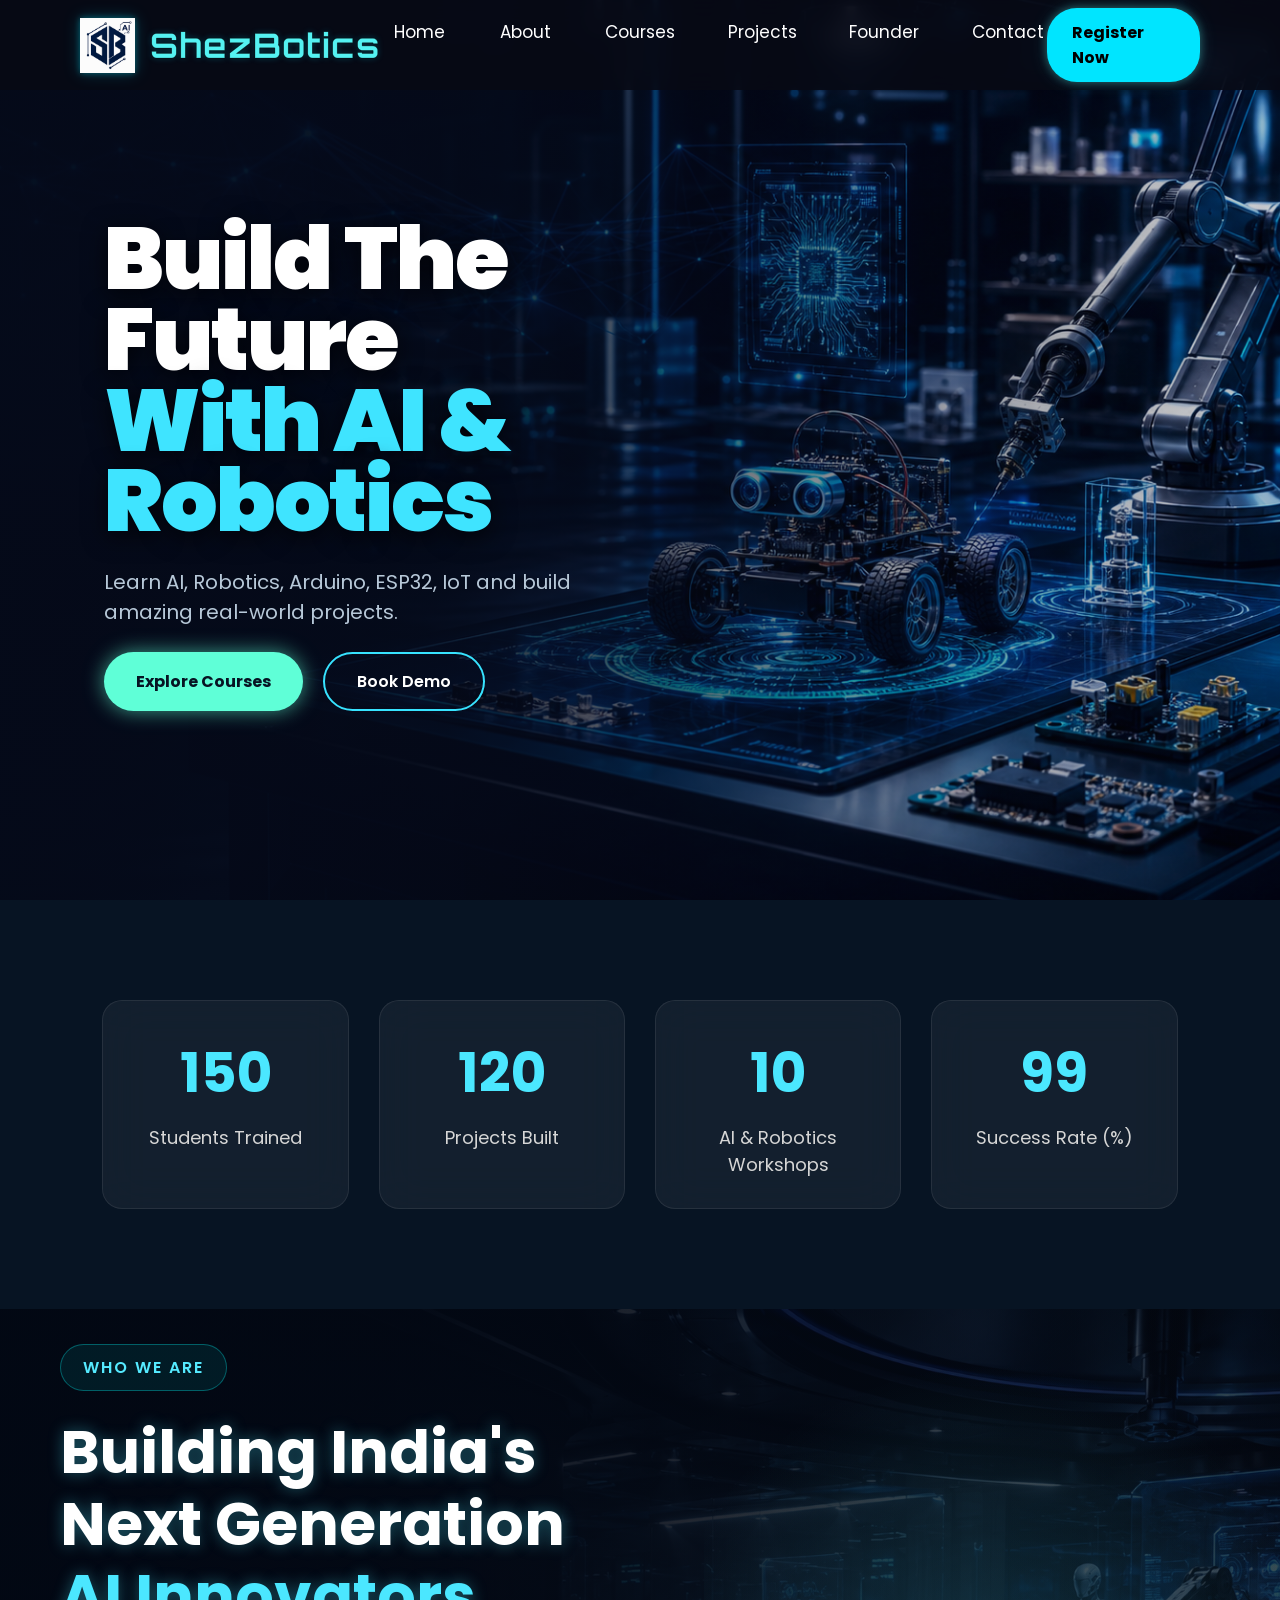
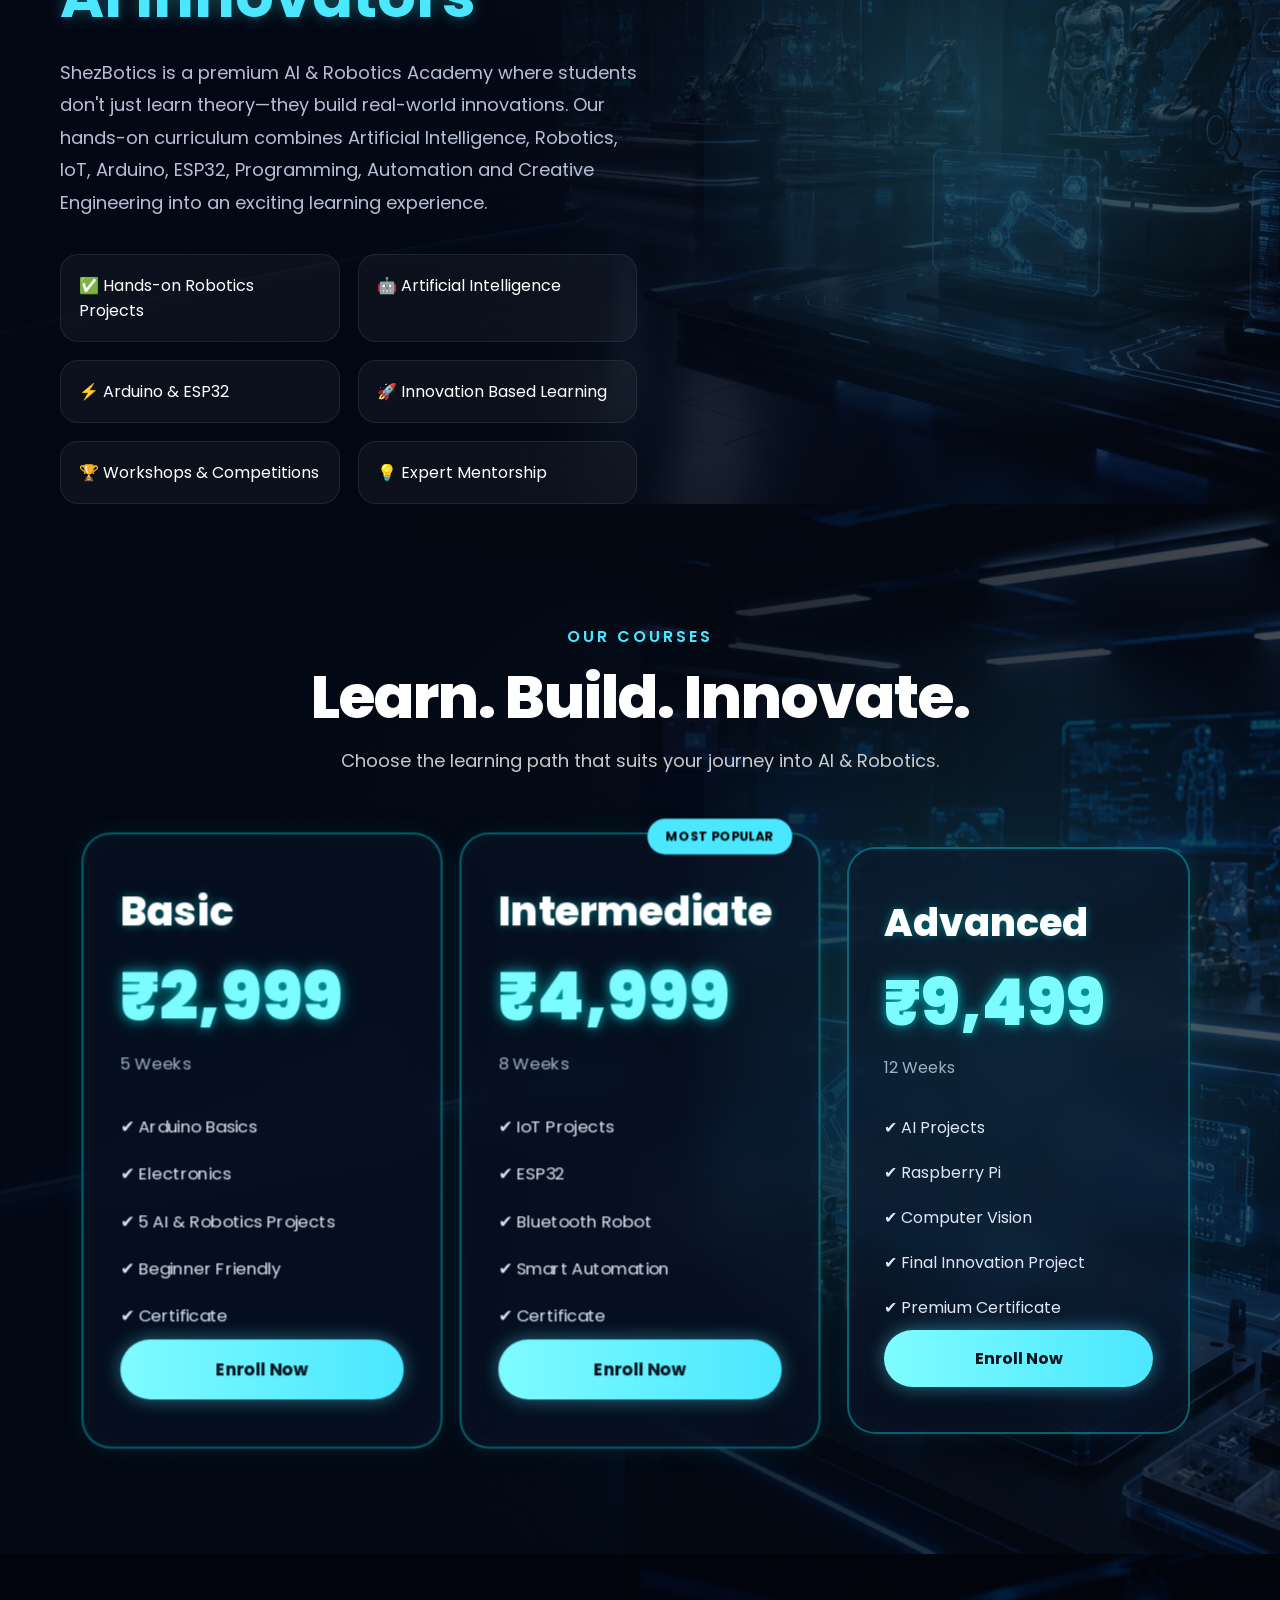
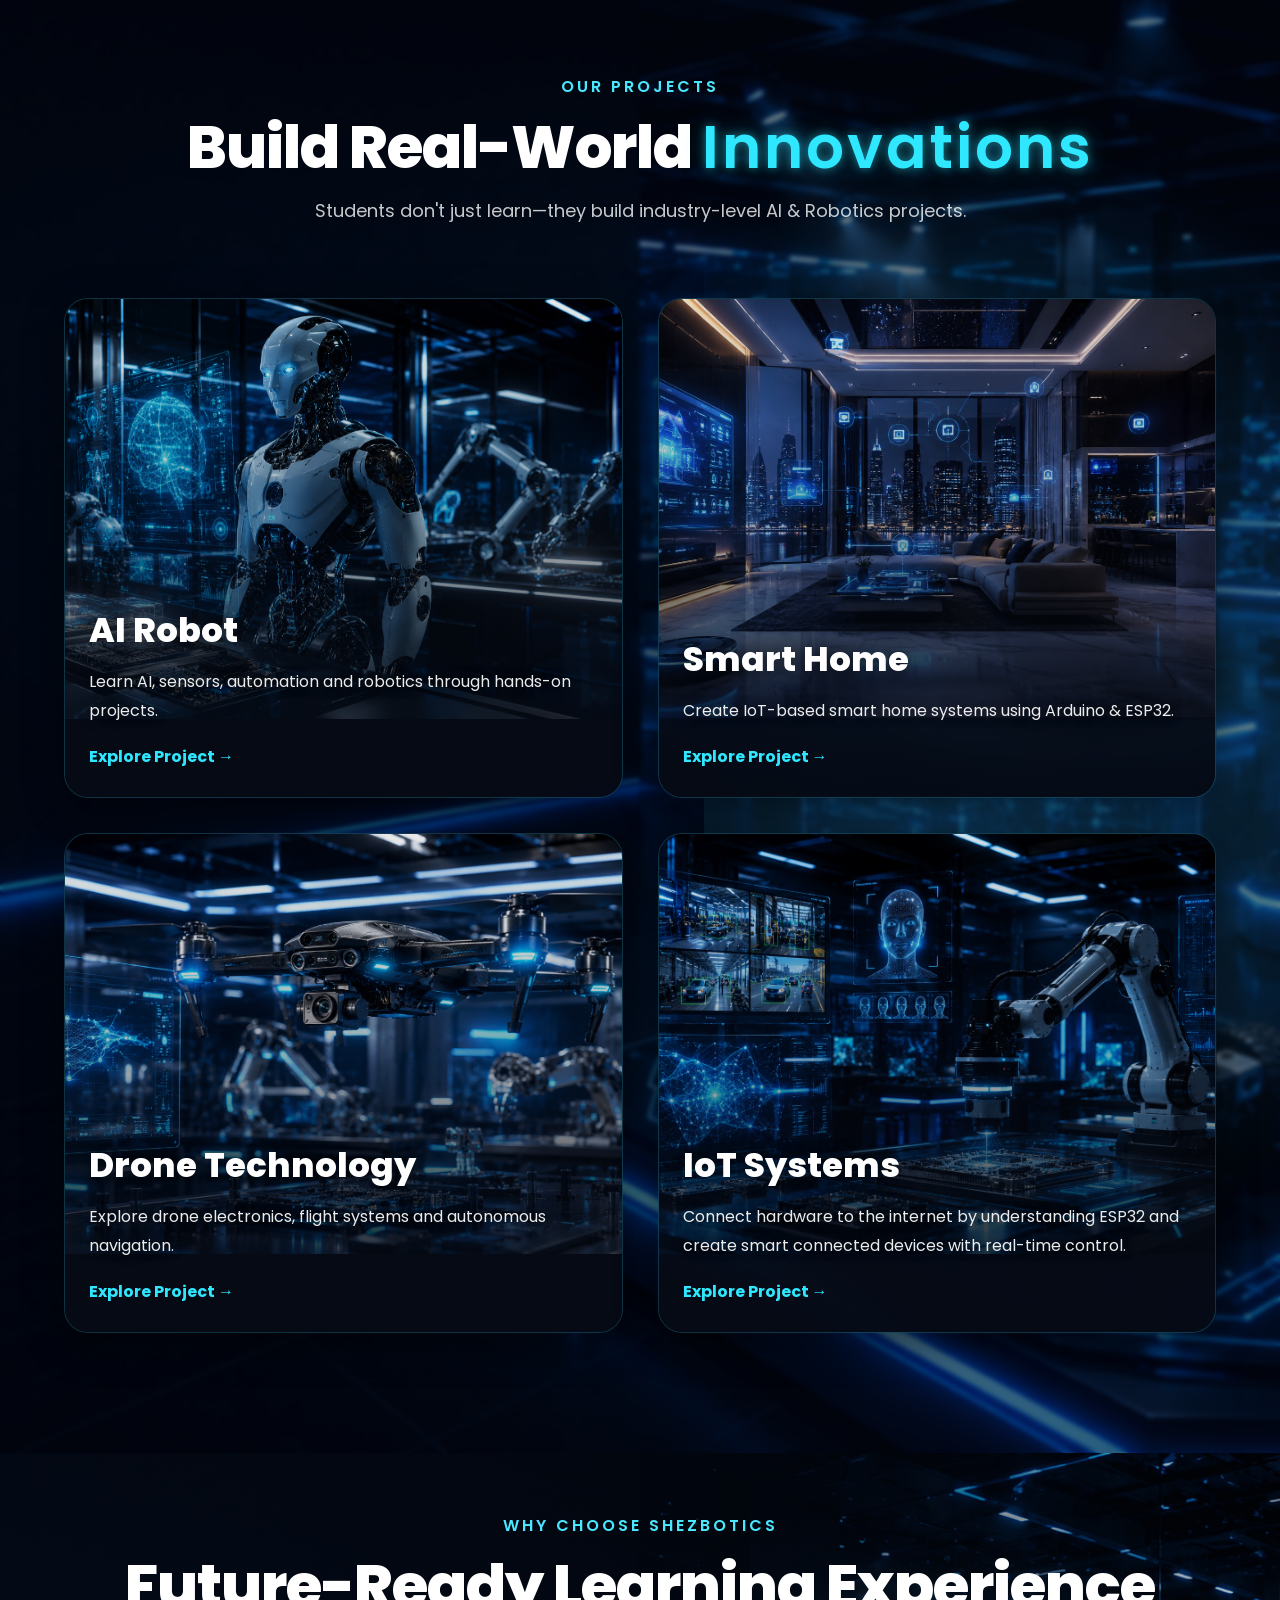
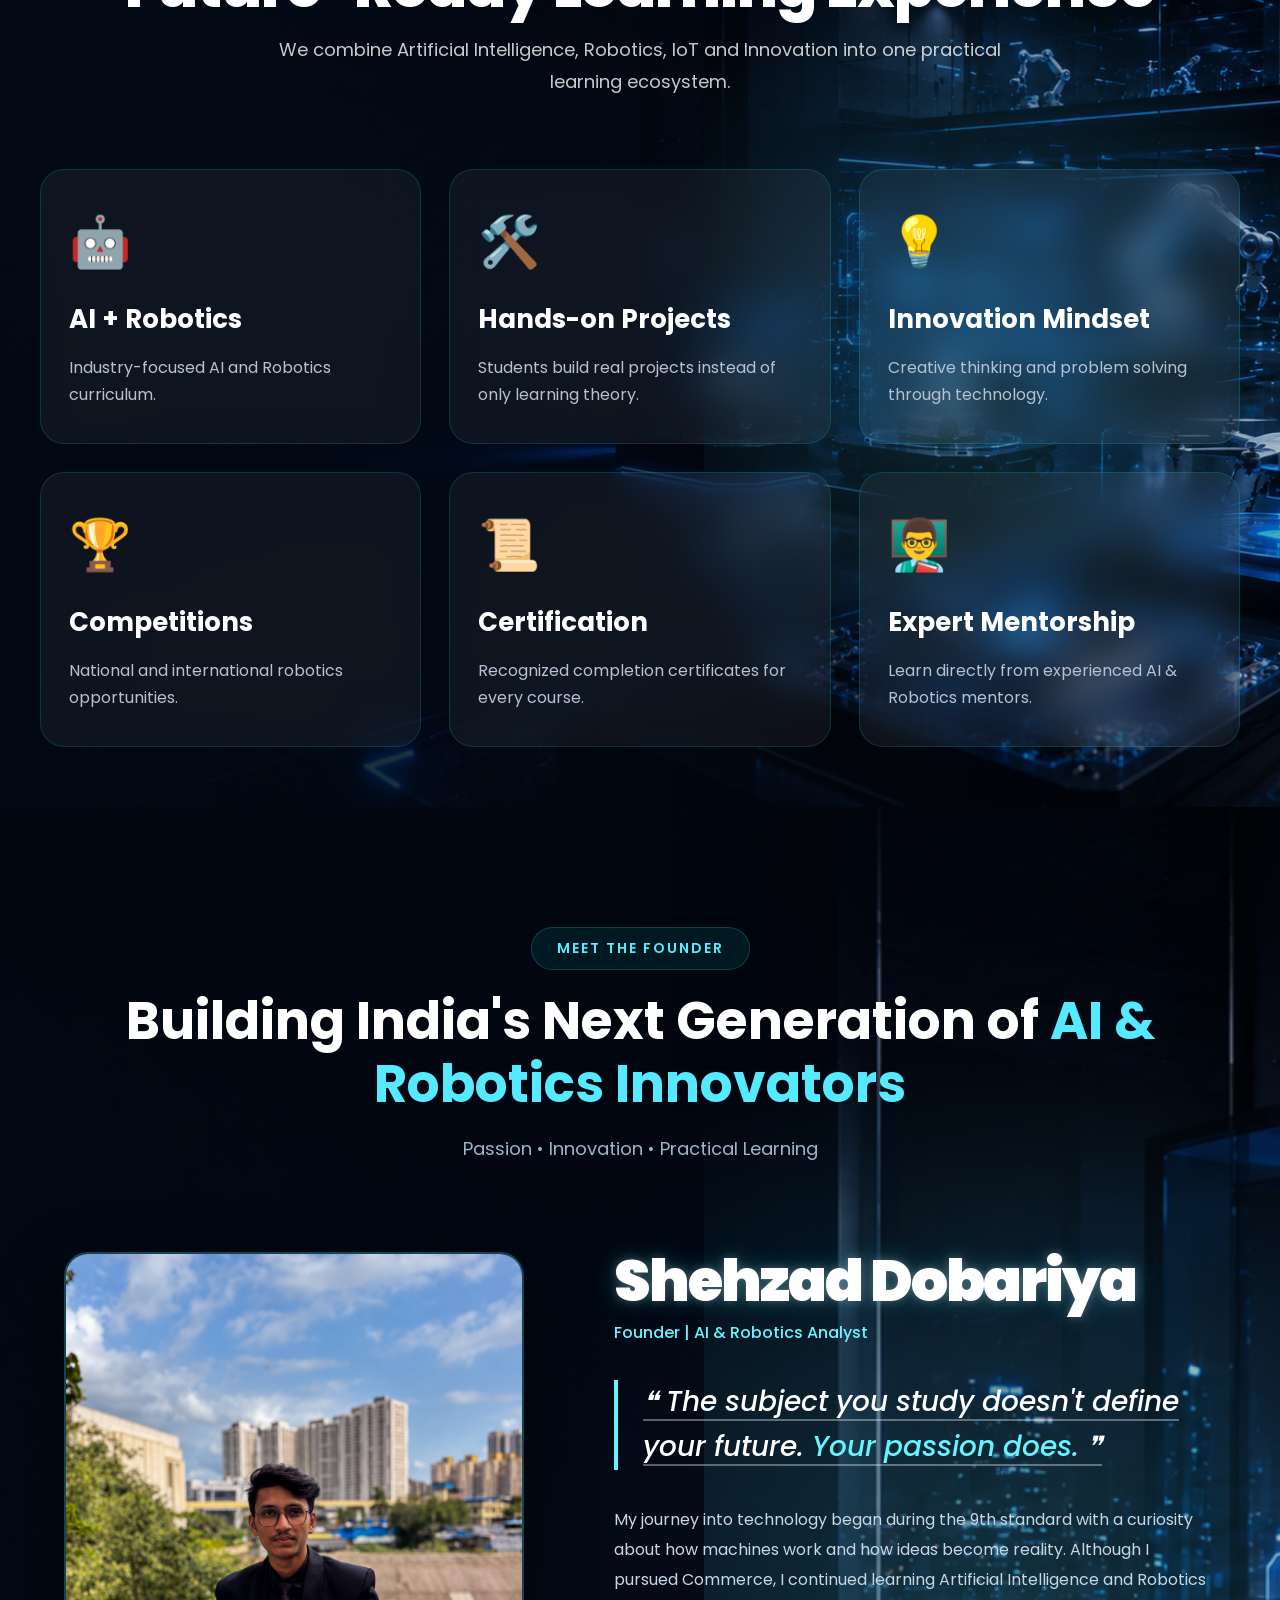
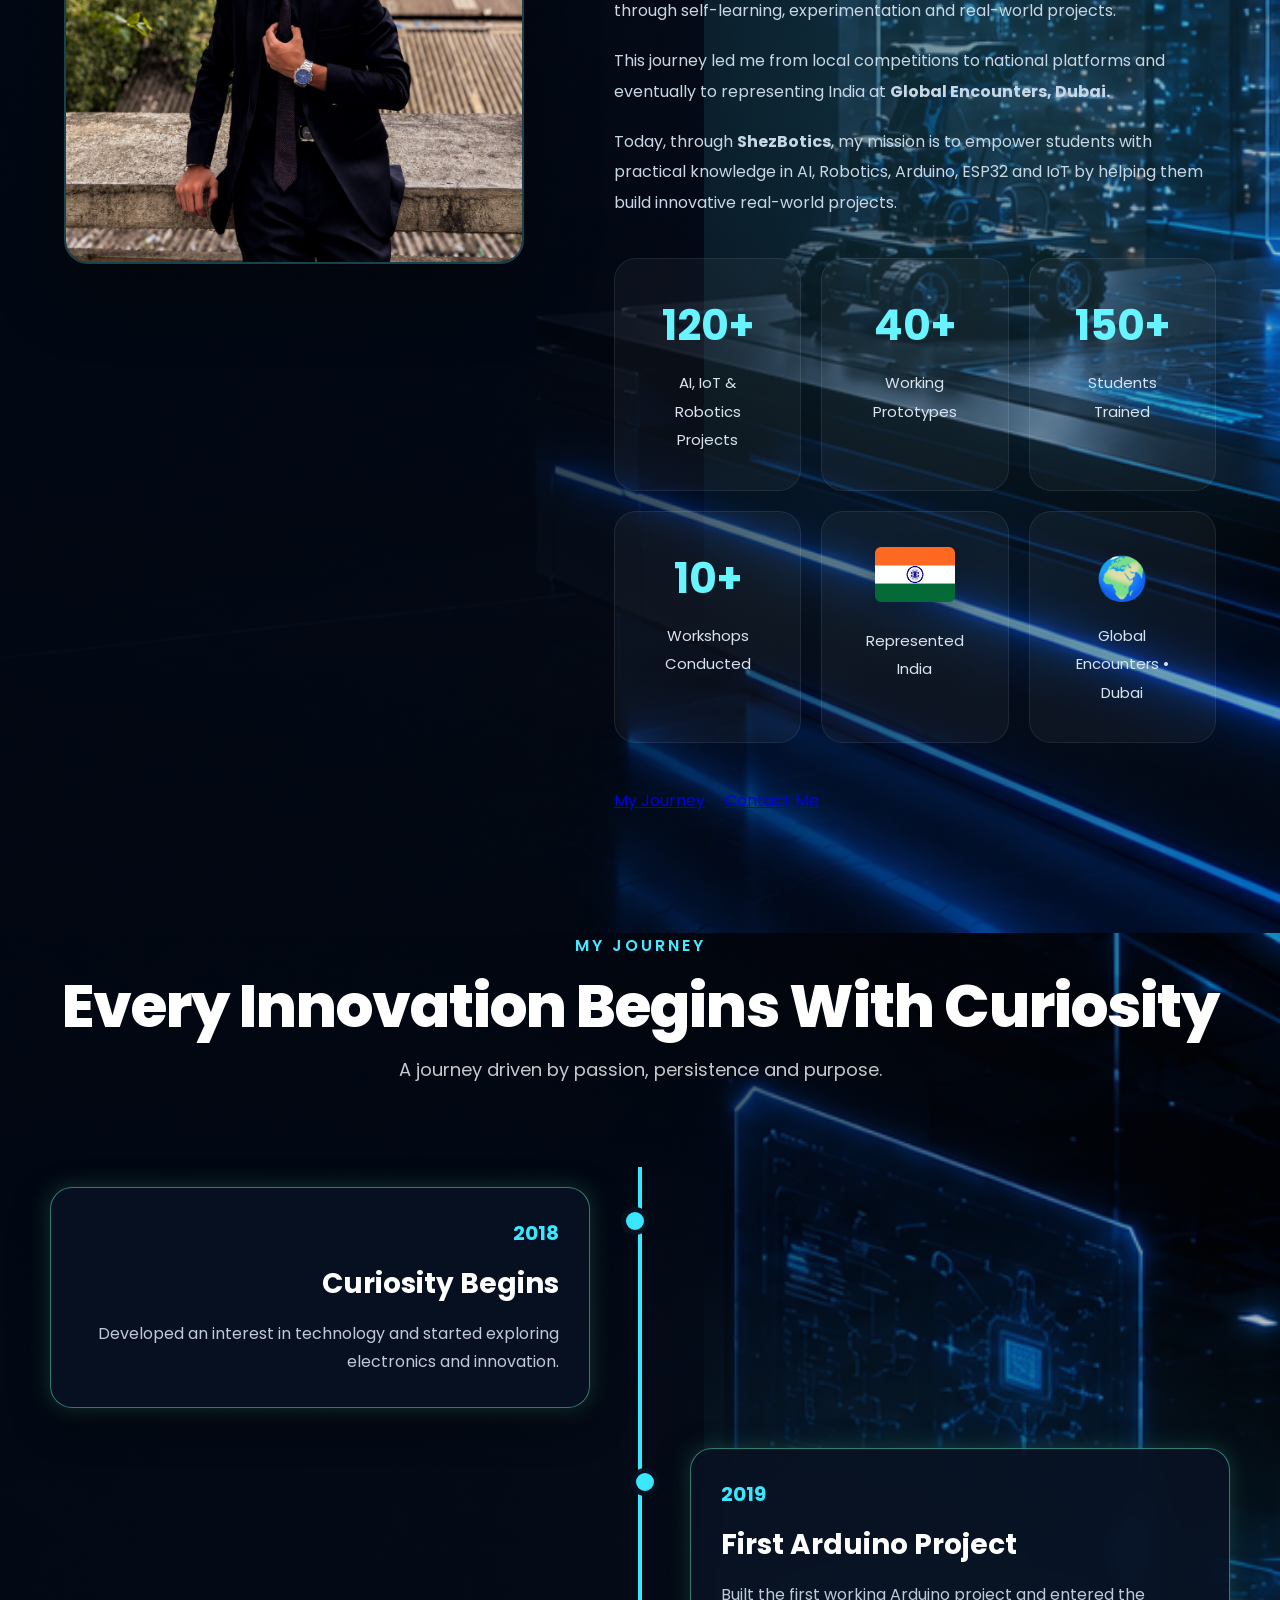
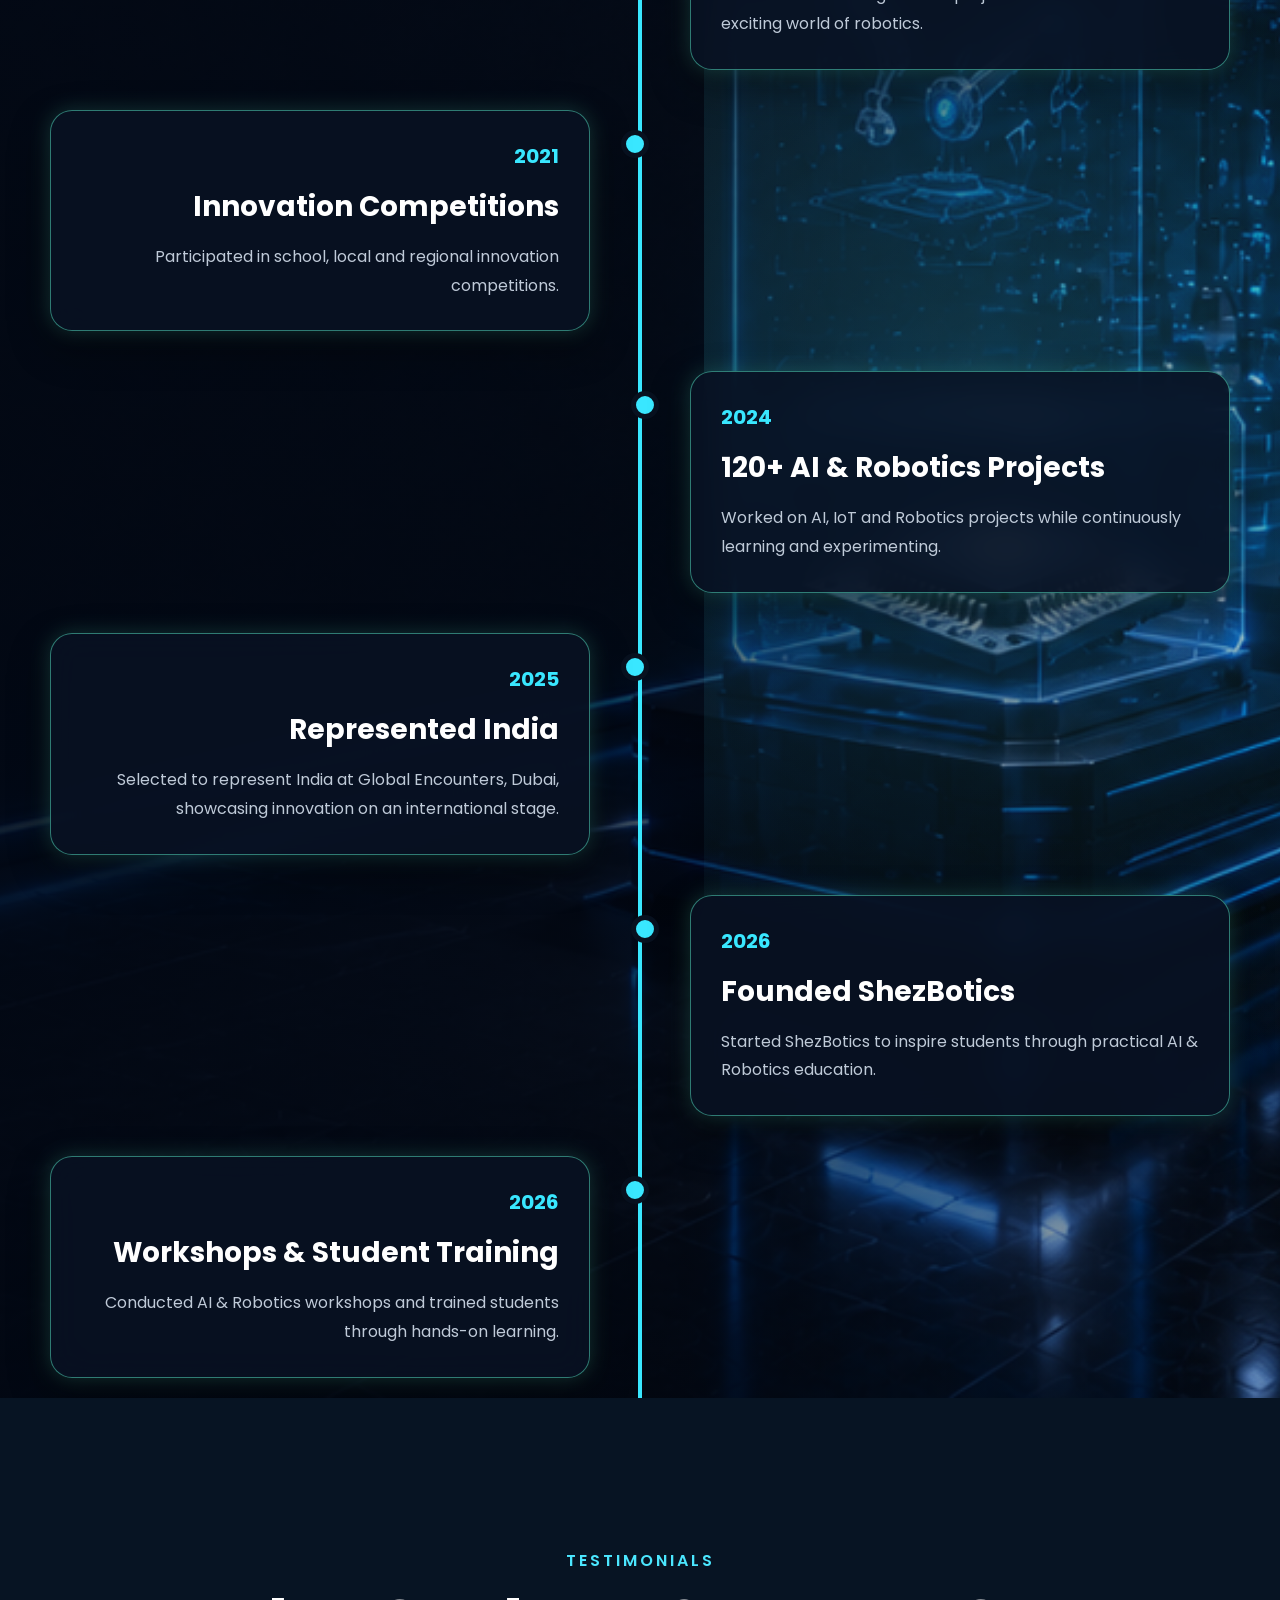
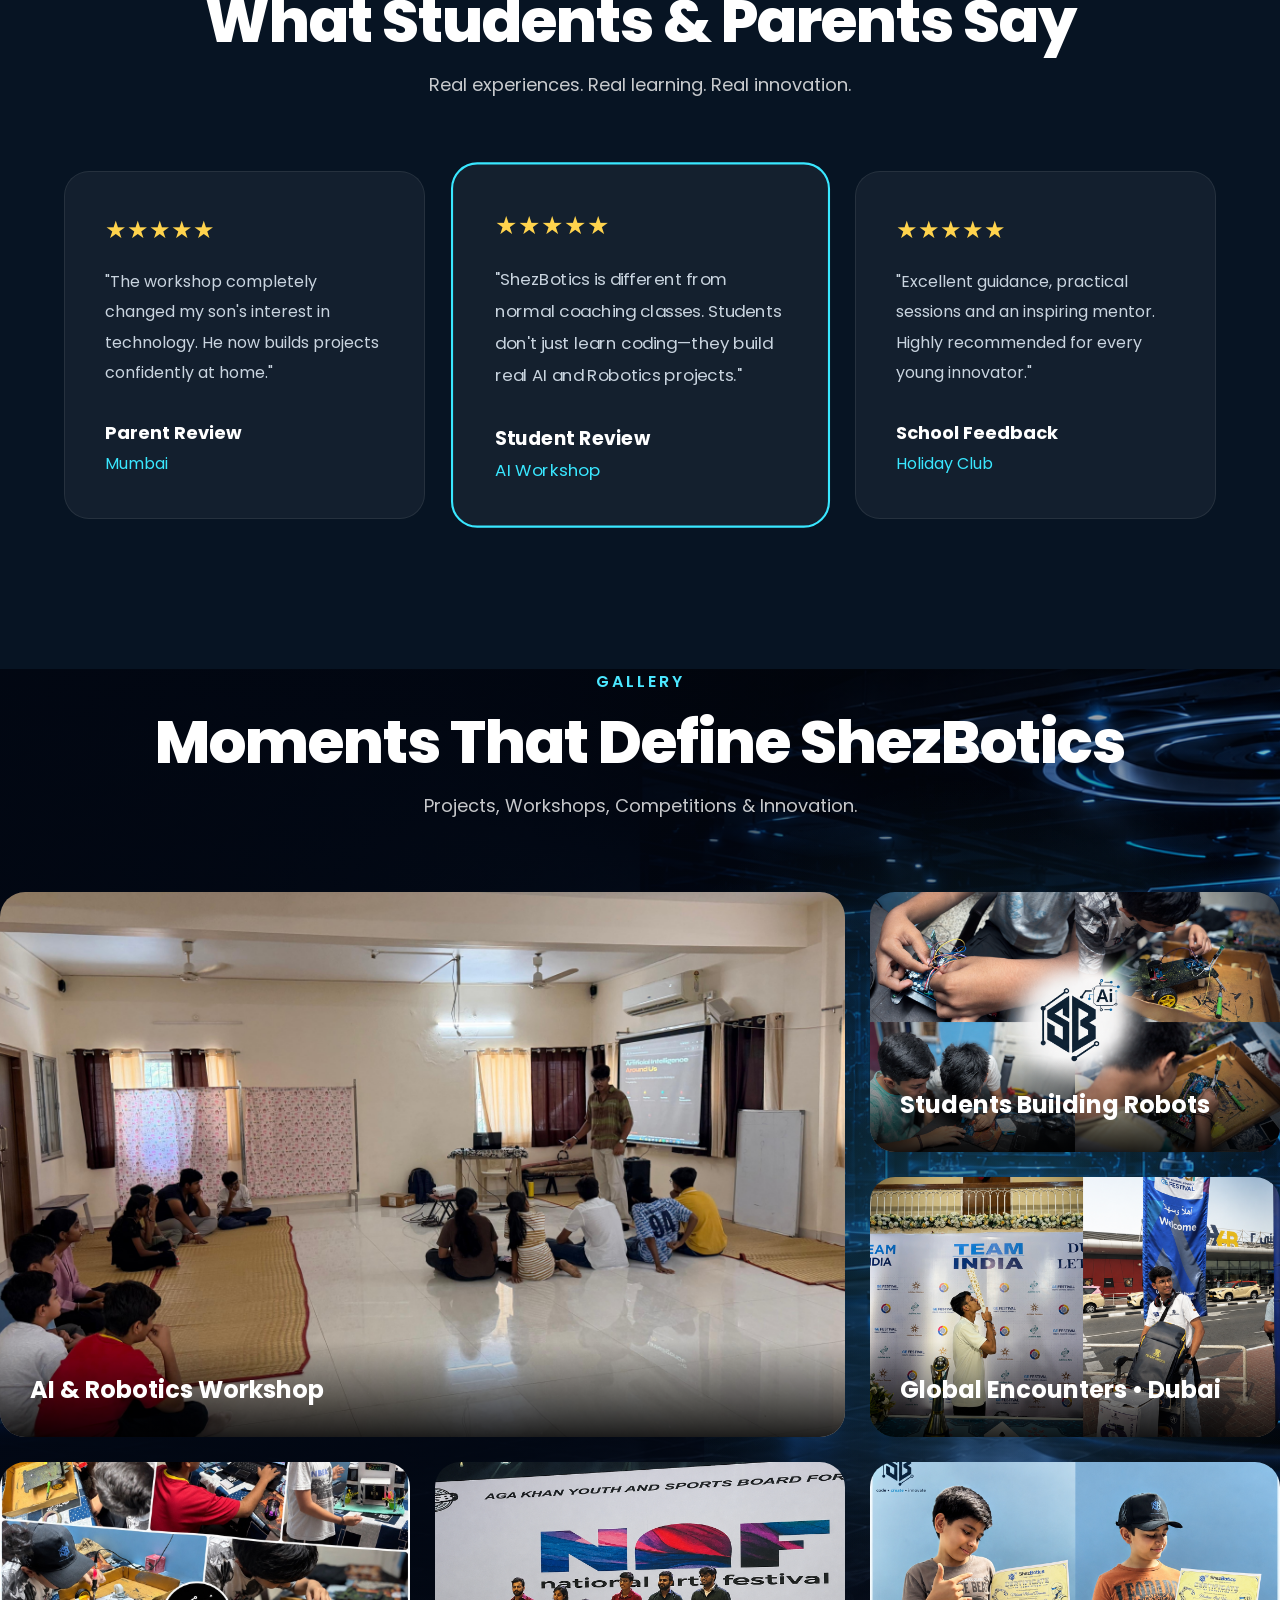
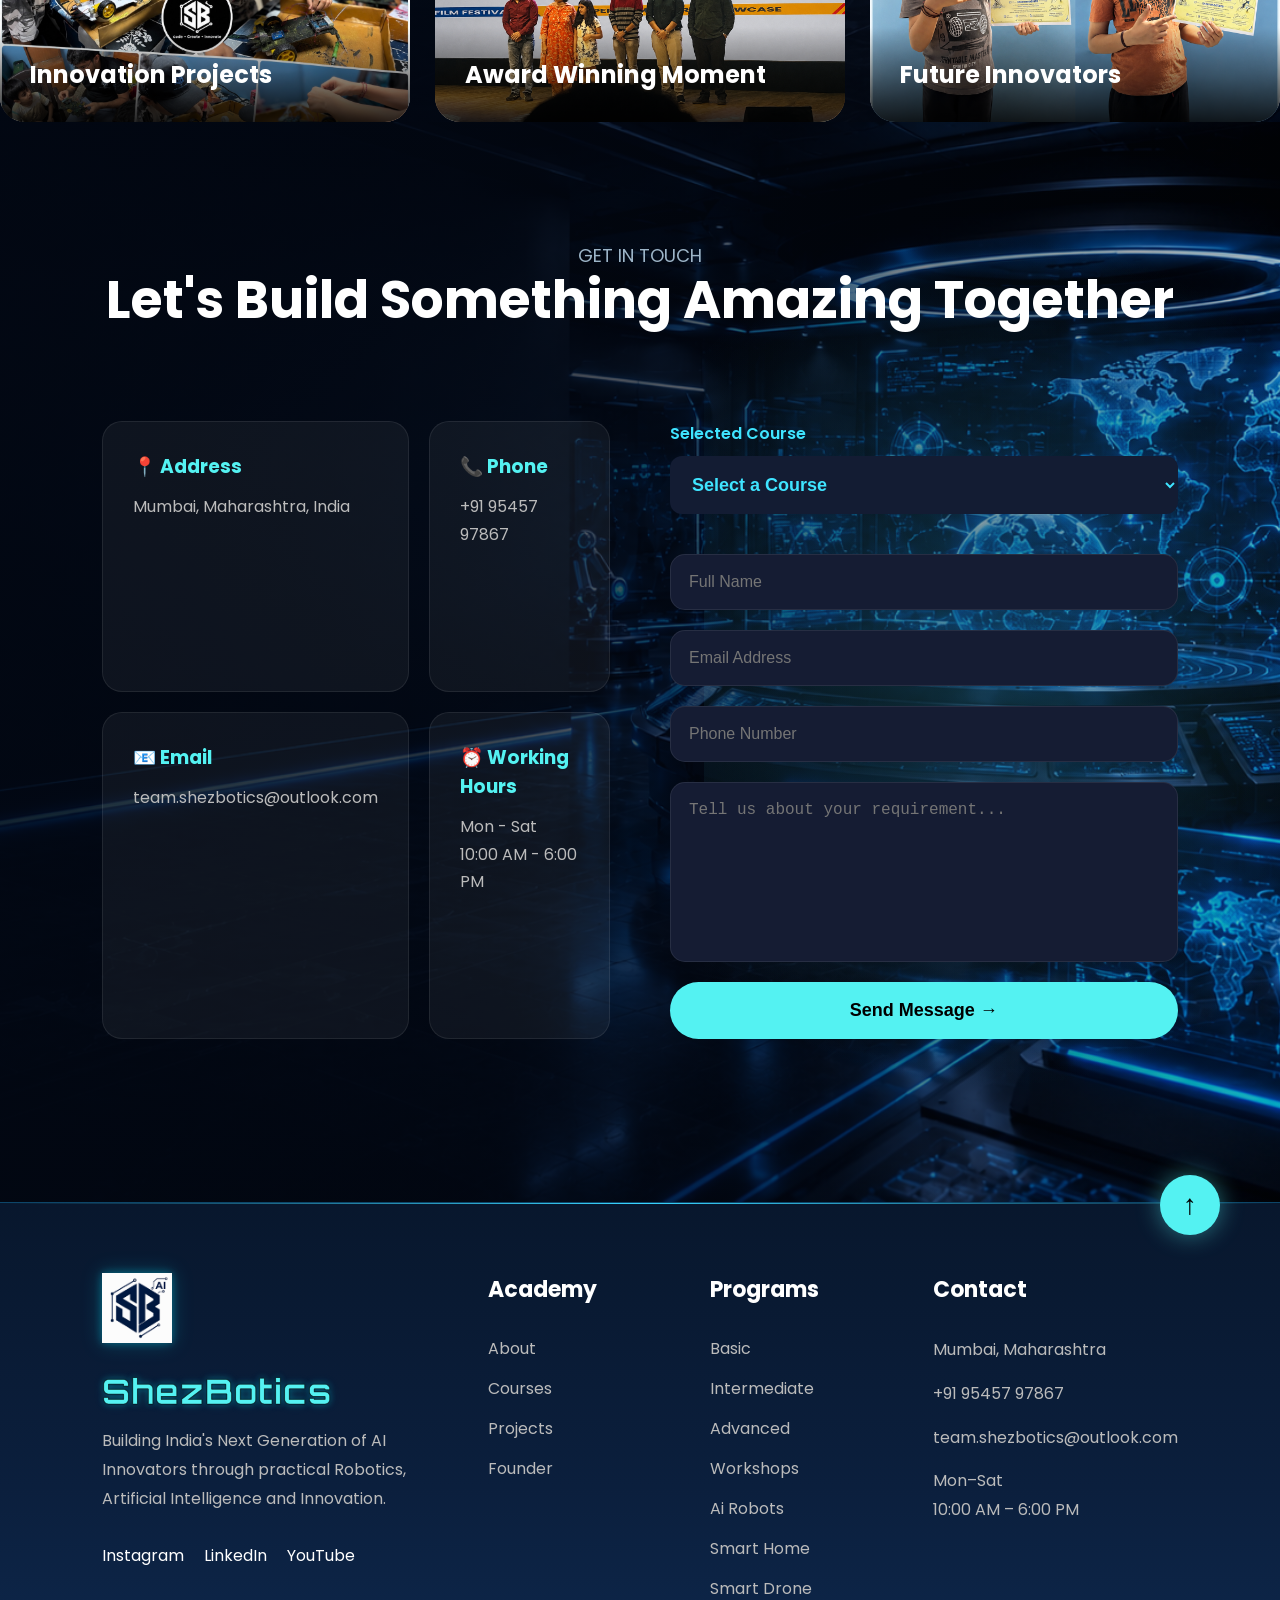
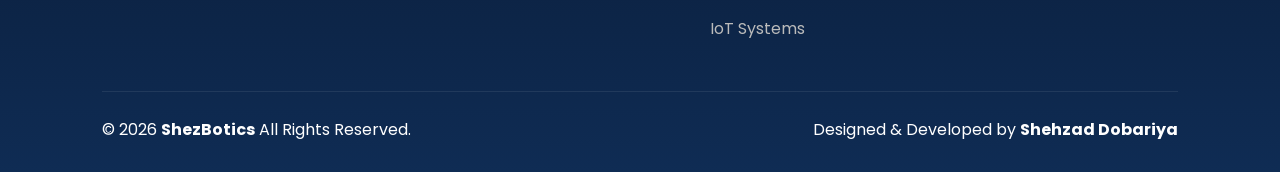
==== commit c2d3d3b3: "Mobile responsivness improvements" ====
--- a/index.html
+++ b/index.html
@@ -86,11 +86,6 @@
 Learn AI, Robotics, Arduino, ESP32, IoT and build amazing real-world projects.
 </p>
 
-<div class="hero-buttons">
-
-<a href="#courses" class="btn-primary>
-Explore Courses
-</a>
 
 <div class="hero-buttons">
 
@@ -982,7 +977,9 @@
 
 </div>
 <script src="script.js"></script>
-
+<a href="javascript:void(0)" class="register-btn mobile-register-btn" id="mobileRegisterBtn">
+    Register Now
+</a>
 </body>
 
 </html>
--- a/style.css
+++ b/style.css
@@ -130,8 +130,9 @@
 
     display:flex;
     align-items:center;
-
-    padding:0 8%;
+    justify-content:space-between;
+    flex-wrap: nowrap;
+    padding:0 5%;
 
     background:
         linear-gradient(
@@ -151,10 +152,55 @@
 
 .hero-left{
     max-width:600px;
-    position: relative;
+    width:100%;
+    position:relative;
     z-index:2;
-    padding-top: 30px;
-    padding-left: 40px;
+    padding-top:30px;
+    padding-left:40px;
+}
+@media (max-width:900px){
+
+    .hero-left{
+        max-width:100%;
+        padding:40px 20px;
+        text-align:center;
+        margin:0 auto;
+    }
+
+    .hero h1{
+        font-size:58px;
+        line-height:1;
+    }
+
+    .hero p{
+        font-size:18px;
+    }
+
+    .hero-buttons{
+        justify-content:center;
+        flex-wrap:wrap;
+    }
+
+    .course-grid{
+    display:flex;
+    overflow-x:auto;
+    gap:20px;
+
+    scroll-snap-type:x mandatory;
+    -webkit-overflow-scrolling:touch;
+
+    padding-bottom:15px;
+}
+
+.course-grid::-webkit-scrollbar{
+    display:none;
+}
+
+.course-card{
+    min-width:320px;
+    flex:0 0 auto;
+    scroll-snap-align:start;
+}
 }
 .hero h1{
     font-size:88px;
@@ -1114,12 +1160,28 @@
 
 }
 
+
 @media(max-width:900px){
 
 .timeline::before{
 
 left:20px;
-
+.hero{
+    min-height:100vh;
+    padding:120px 20px 60px;
+    justify-content:center;
+
+    background-size:contain;
+    background-position:center bottom;
+    background-repeat:no-repeat;
+}
+
+.hero-left{
+    width:100%;
+    max-width:100%;
+    text-align:center;
+    padding:0;
+}
 }
 
 .timeline-item{
@@ -1136,8 +1198,81 @@
 
 left:11px!important;
 
-}
-
+
+}
+.contact-container{
+    display:flex;
+    overflow-x:auto;
+    gap:20px;
+
+    scroll-snap-type:x mandatory;
+    -webkit-overflow-scrolling:touch;
+
+    padding-bottom:15px;
+}
+
+.contact-container::-webkit-scrollbar{
+    display:none;
+}
+
+.contact-left,
+.contact-right{
+    min-width:420px;
+    flex:0 0 auto;
+    scroll-snap-align:start;
+}
+.navbar{
+    display:flex;
+    align-items:center;
+    justify-content:space-between;
+}
+
+.logo{
+    flex-shrink:0;
+}
+
+.nav-links{
+    display:flex;
+    flex:1;
+    justify-content:center;
+    gap:12px;
+}
+
+.register-btn{
+    flex-shrink:0;
+    padding:10px 16px;
+    font-size:14px;
+}
+/* Mobile Register Button */
+
+.register-btn:not(.mobile-register-btn){
+    display:none;
+}
+
+.mobile-register-btn{
+    display:flex;
+    align-items:center;
+    justify-content:center;
+
+    position:fixed;
+    right:20px;
+    bottom:20px;
+
+    width:160px;
+    height:52px;
+
+    background:#00E5FF;
+    color:#000;
+    border-radius:50px;
+    text-decoration:none;
+    font-weight:700;
+
+    box-shadow:
+        0 0 20px rgba(0,229,255,.45),
+        0 0 35px rgba(0,229,255,.25);
+
+    z-index:99999;
+}
 }
 /*==========================
       TESTIMONIALS
@@ -2483,3 +2618,6 @@
 nav ul li a:hover::after {
     width: 80%;
 }
+.mobile-register-btn{
+    display:none;
+}
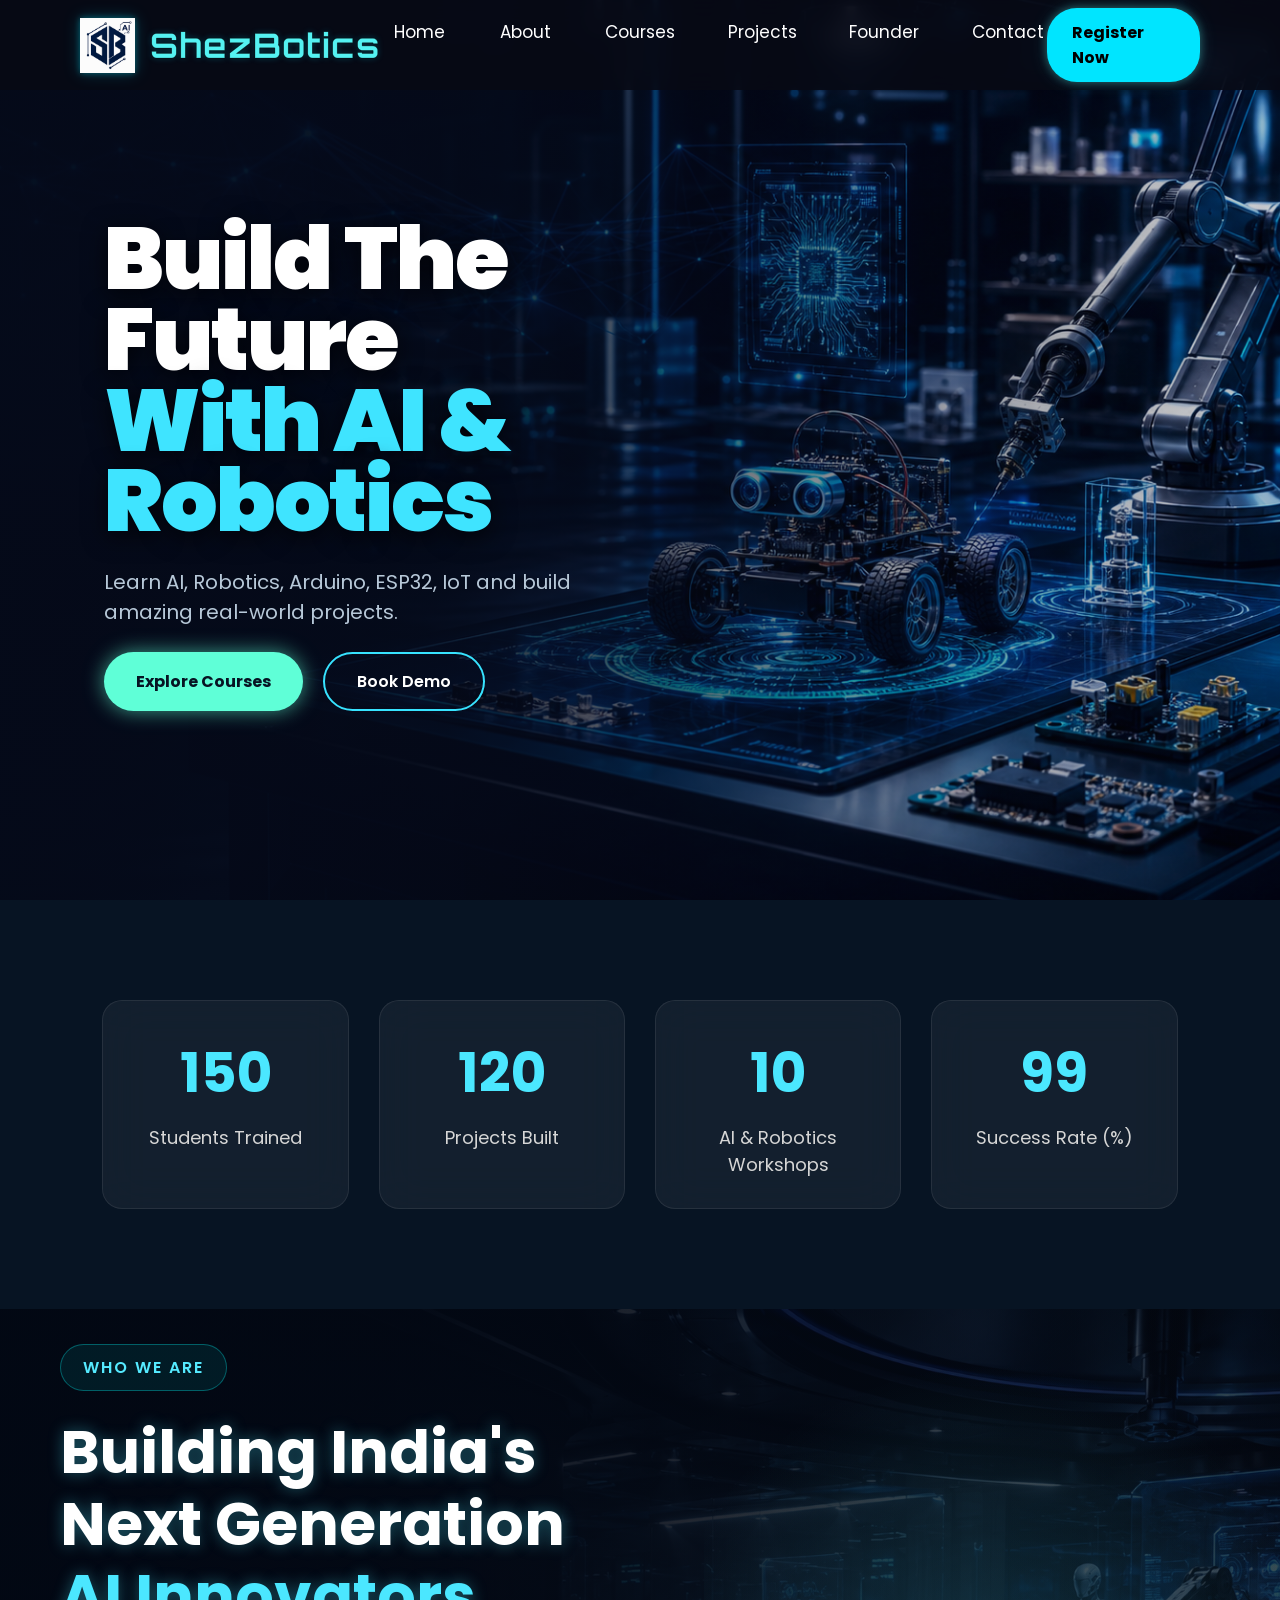
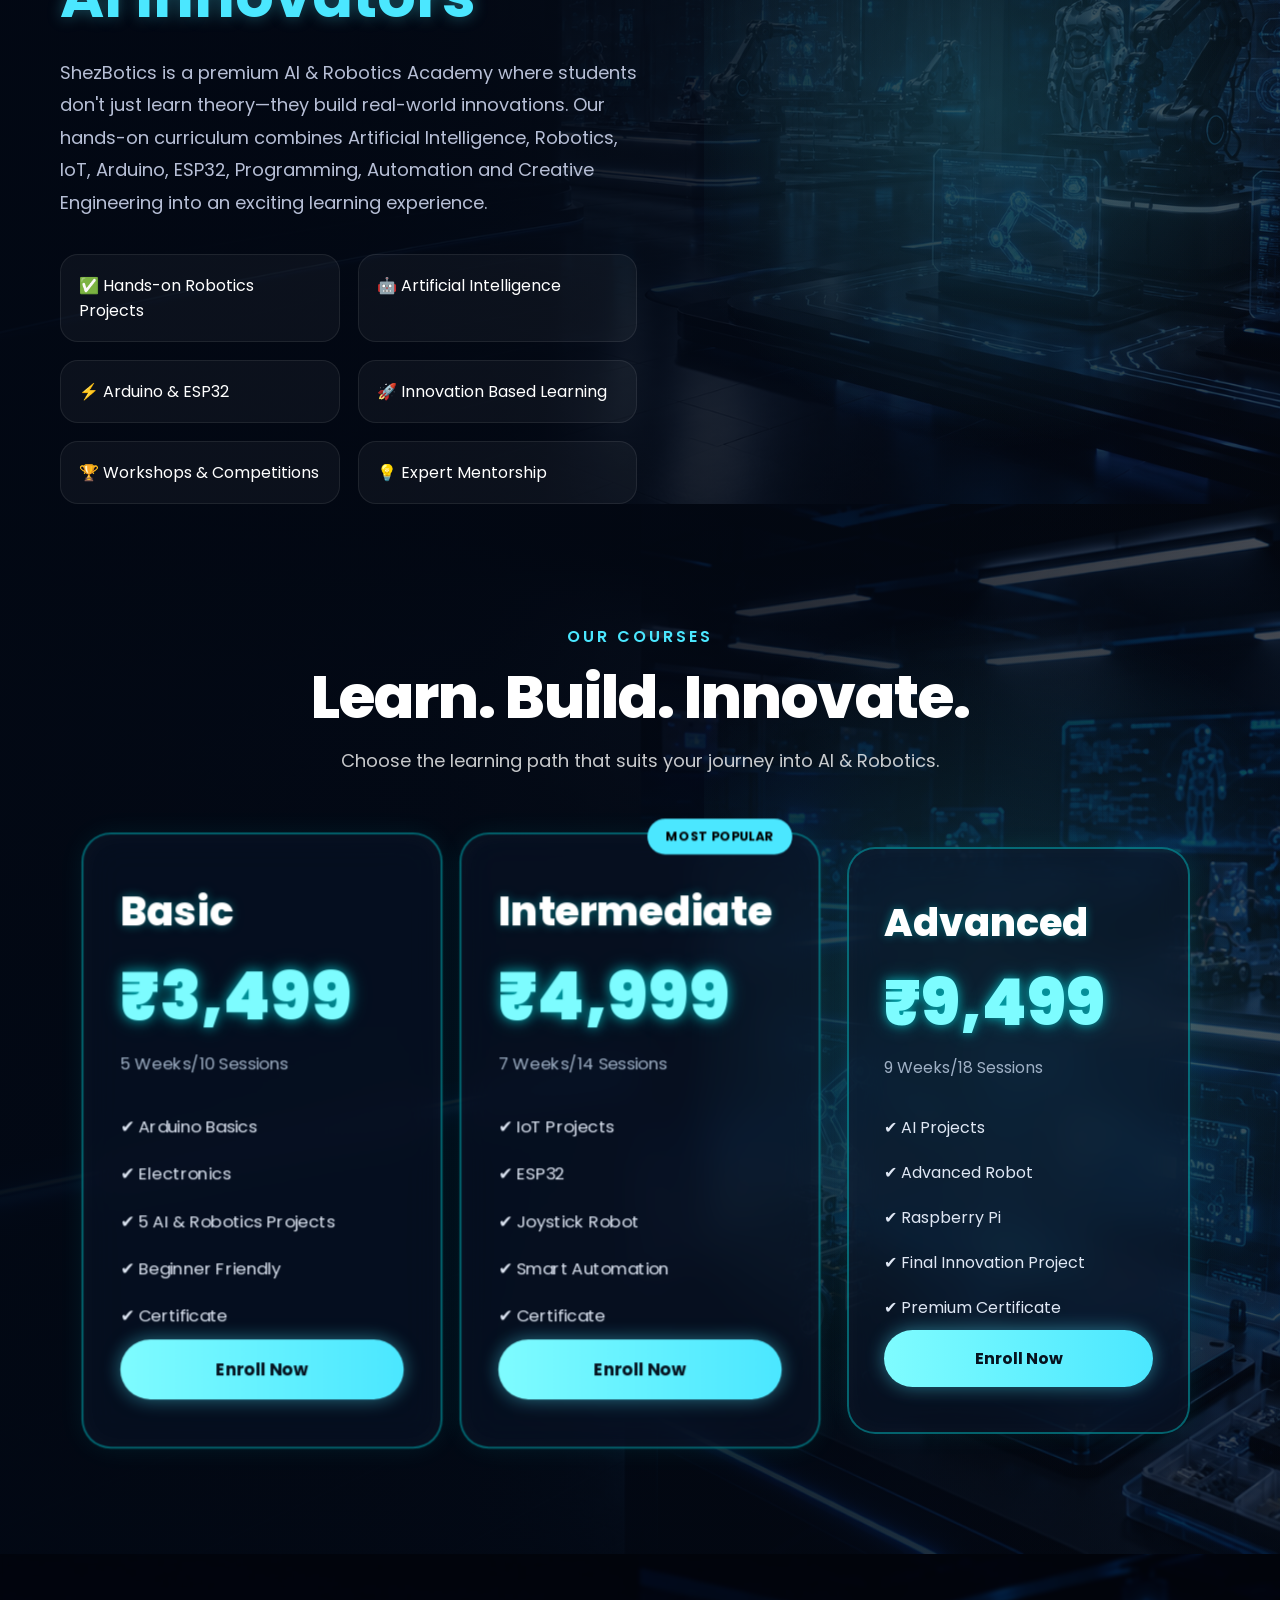
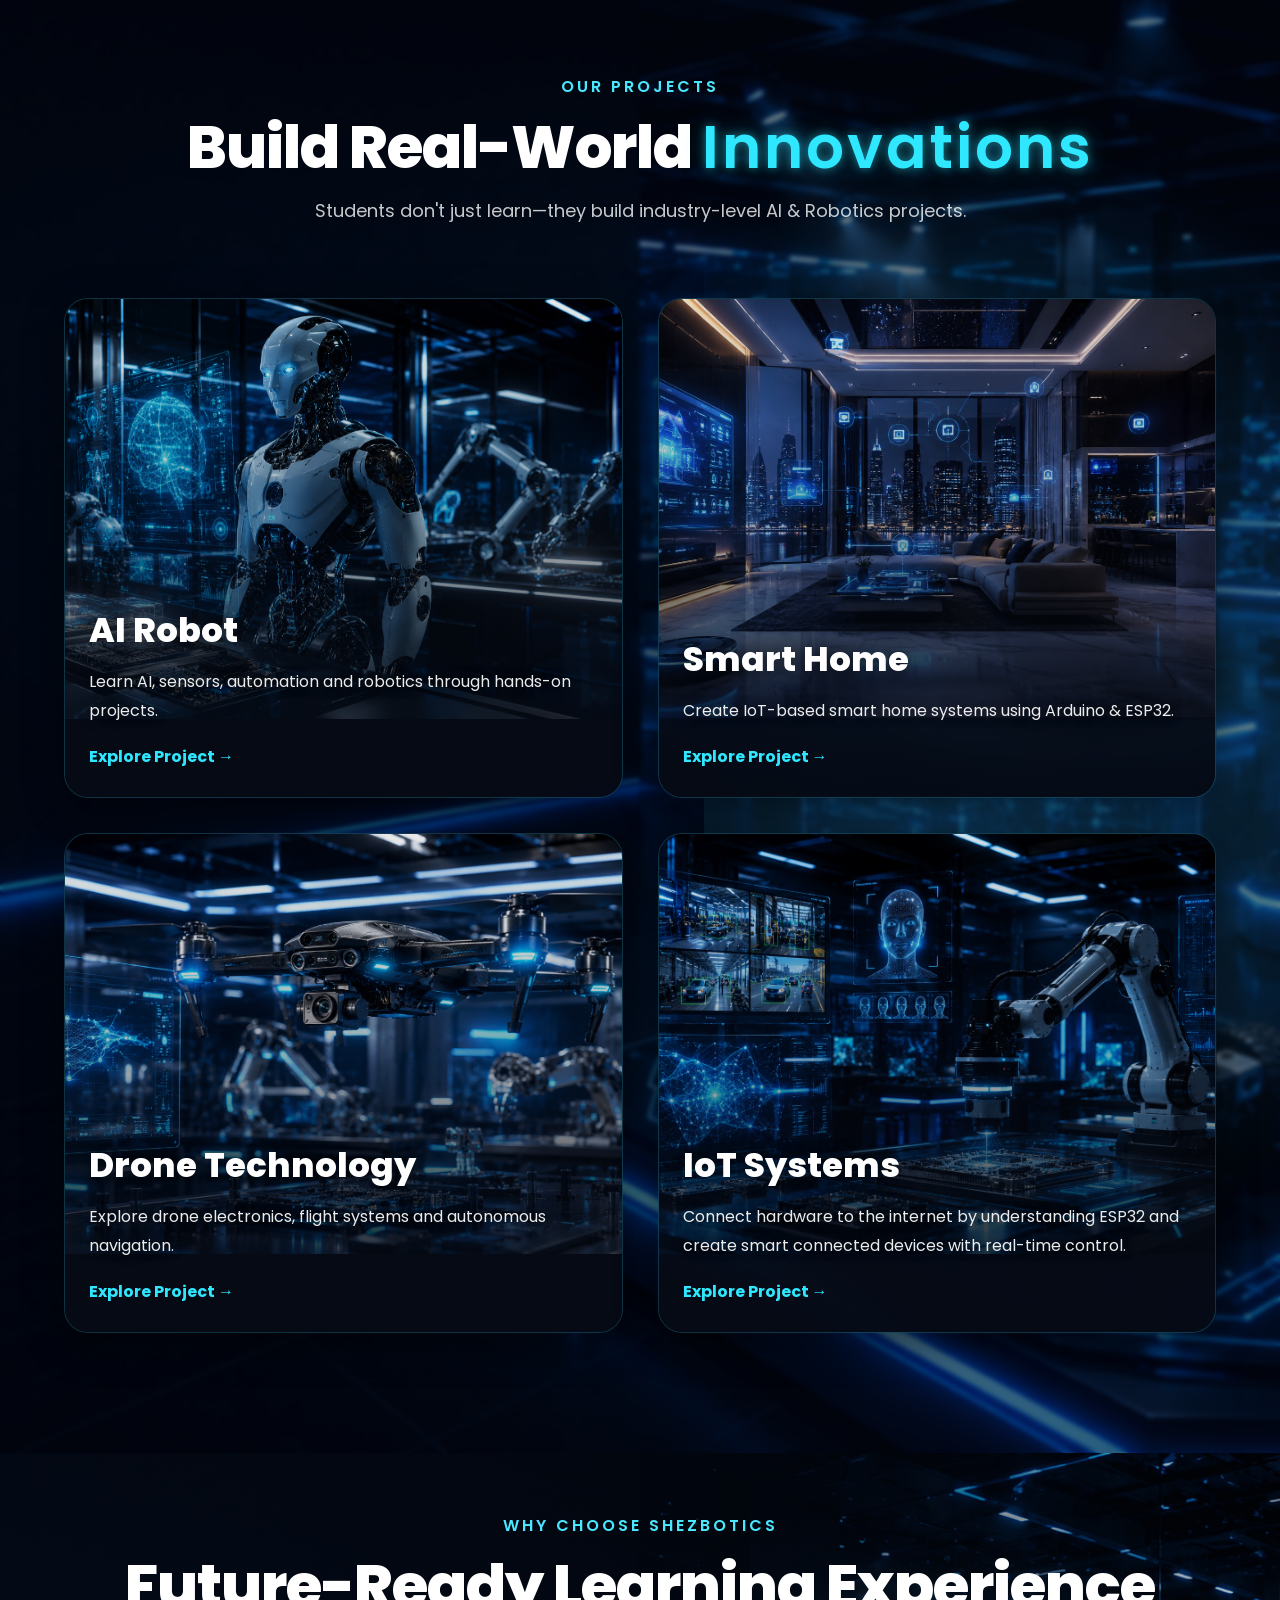
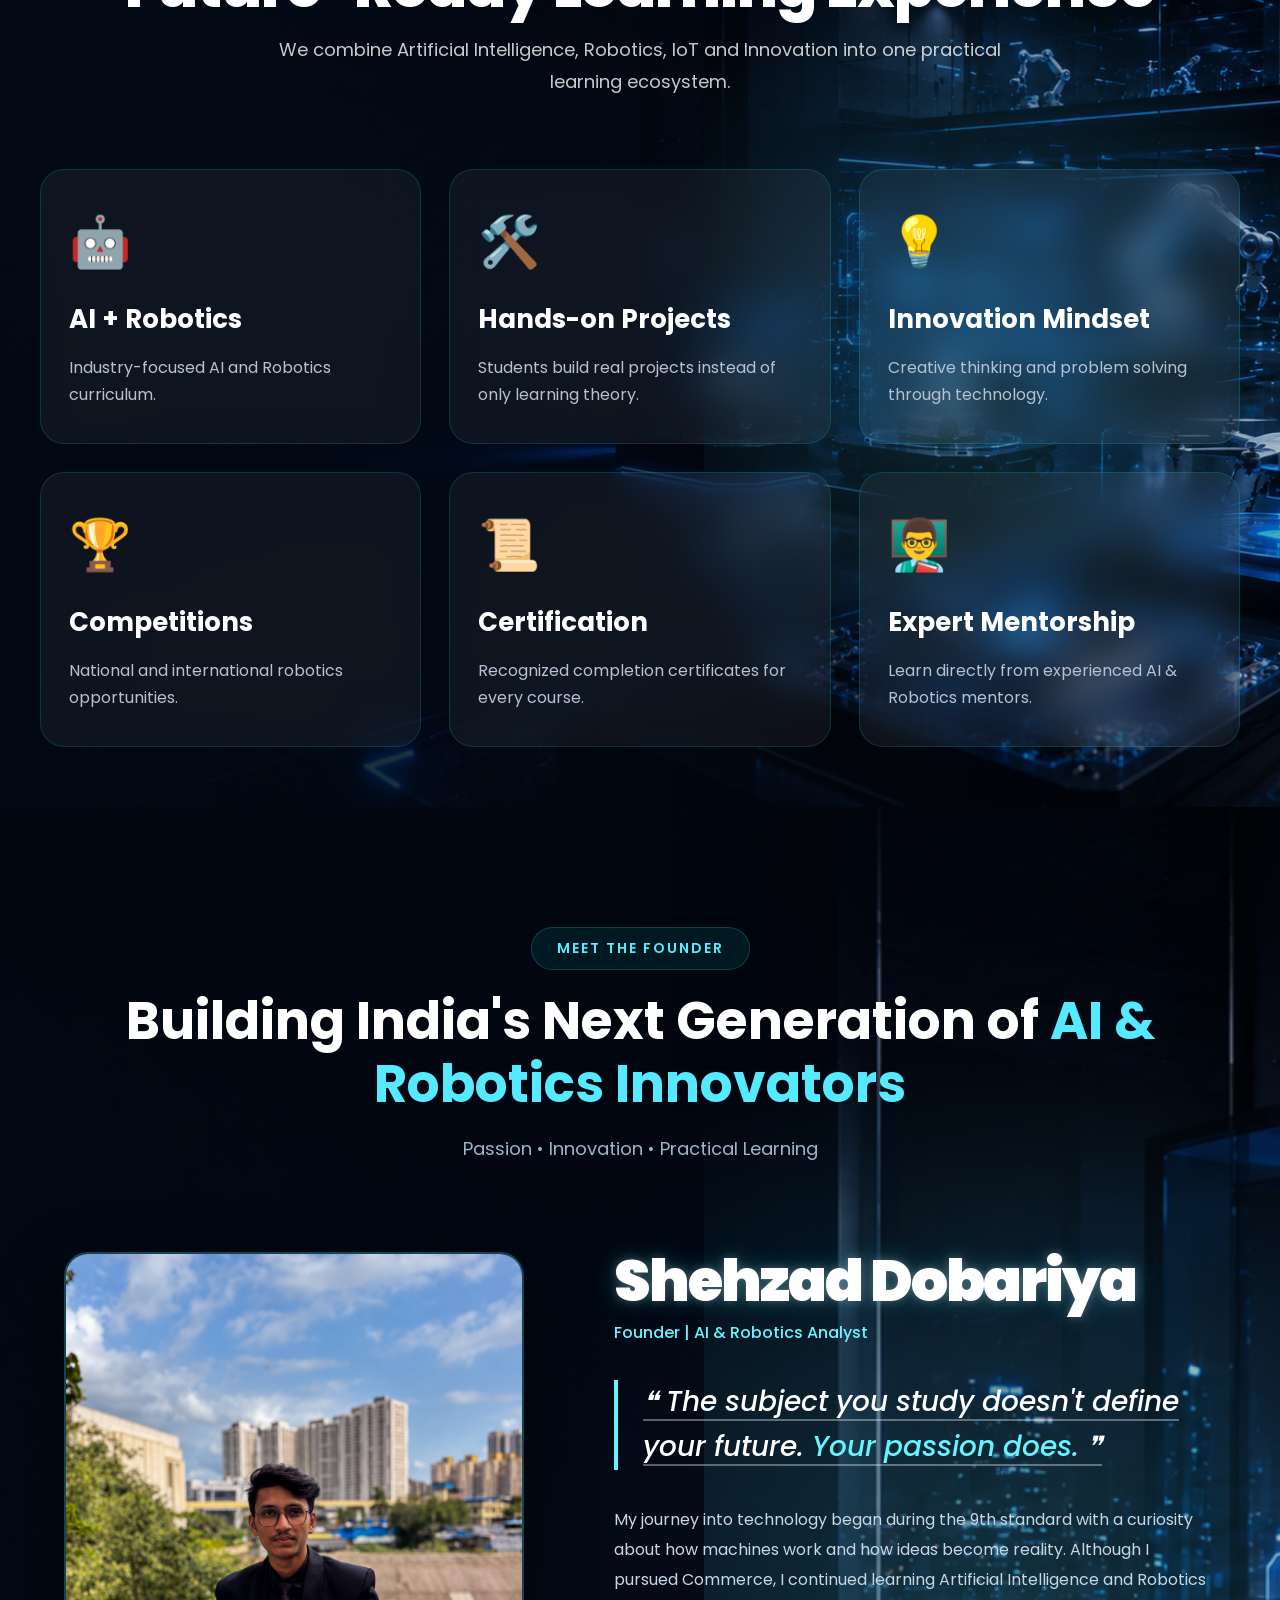
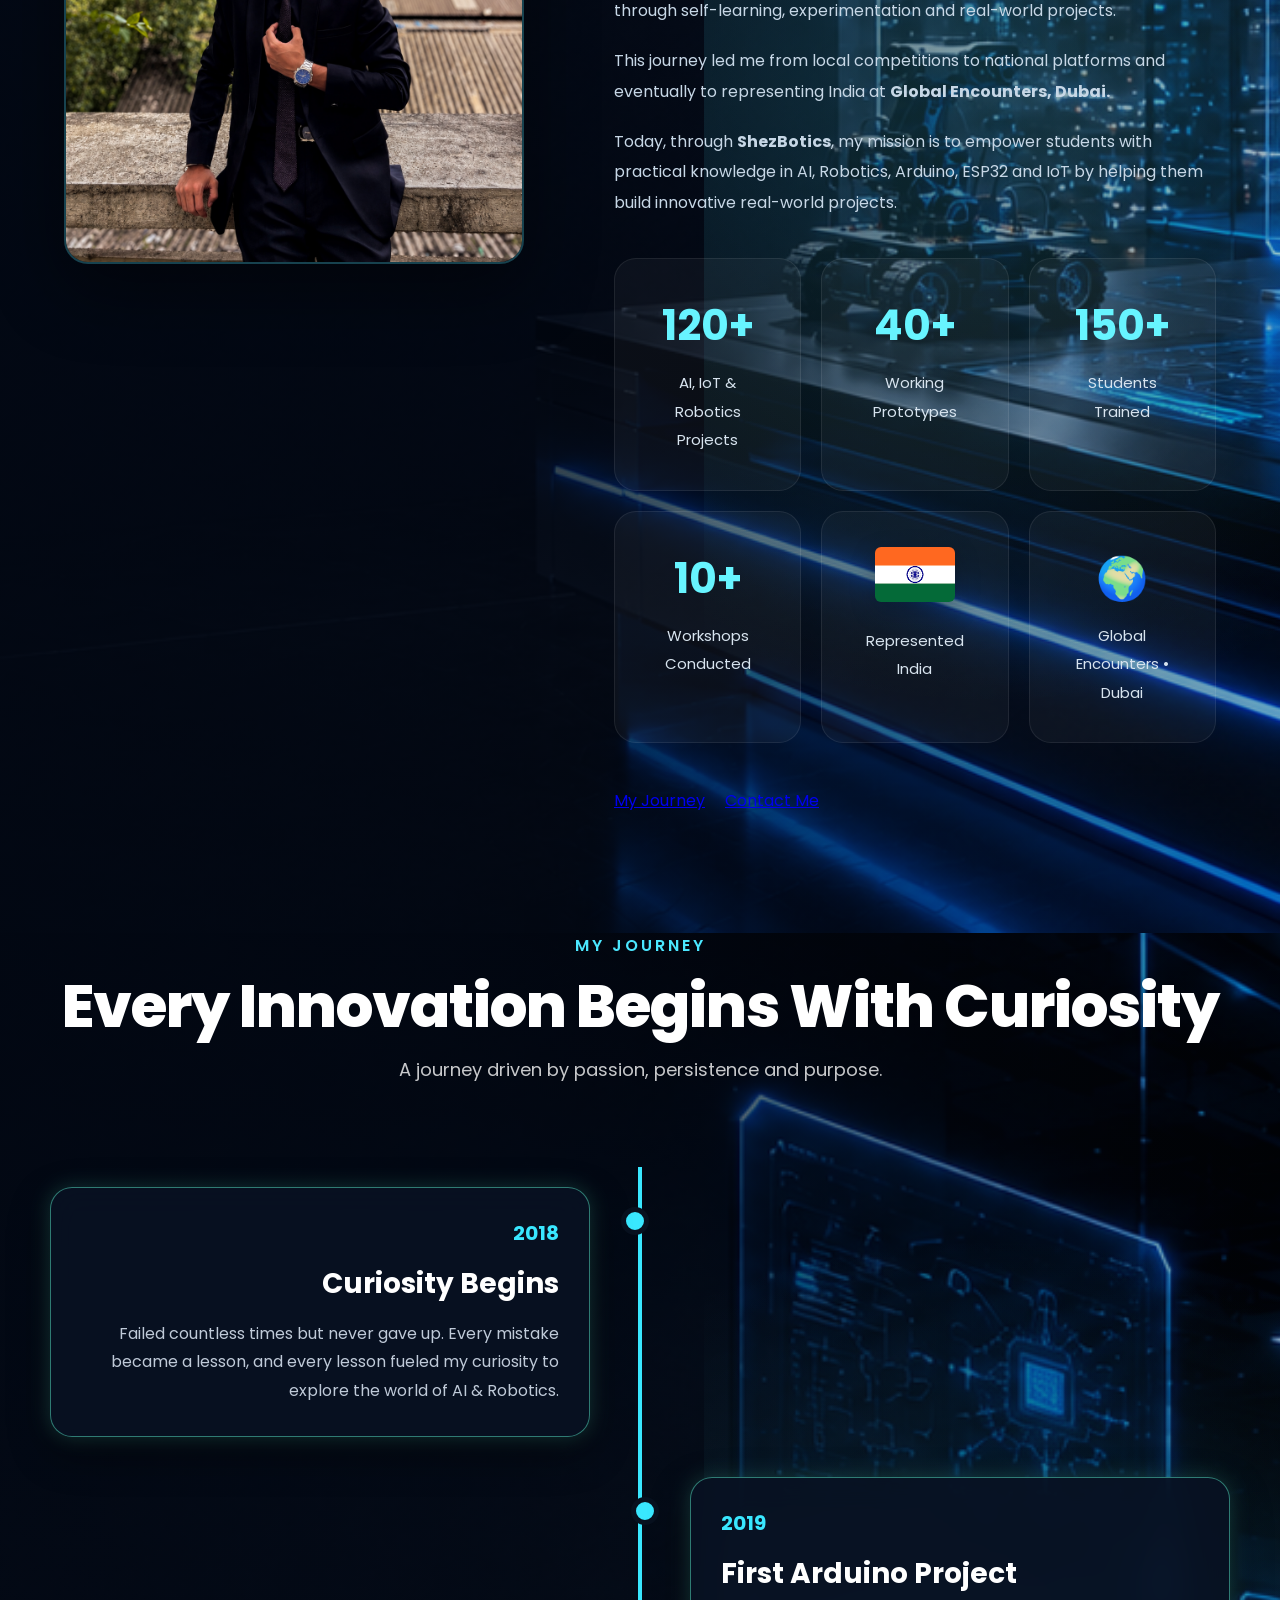
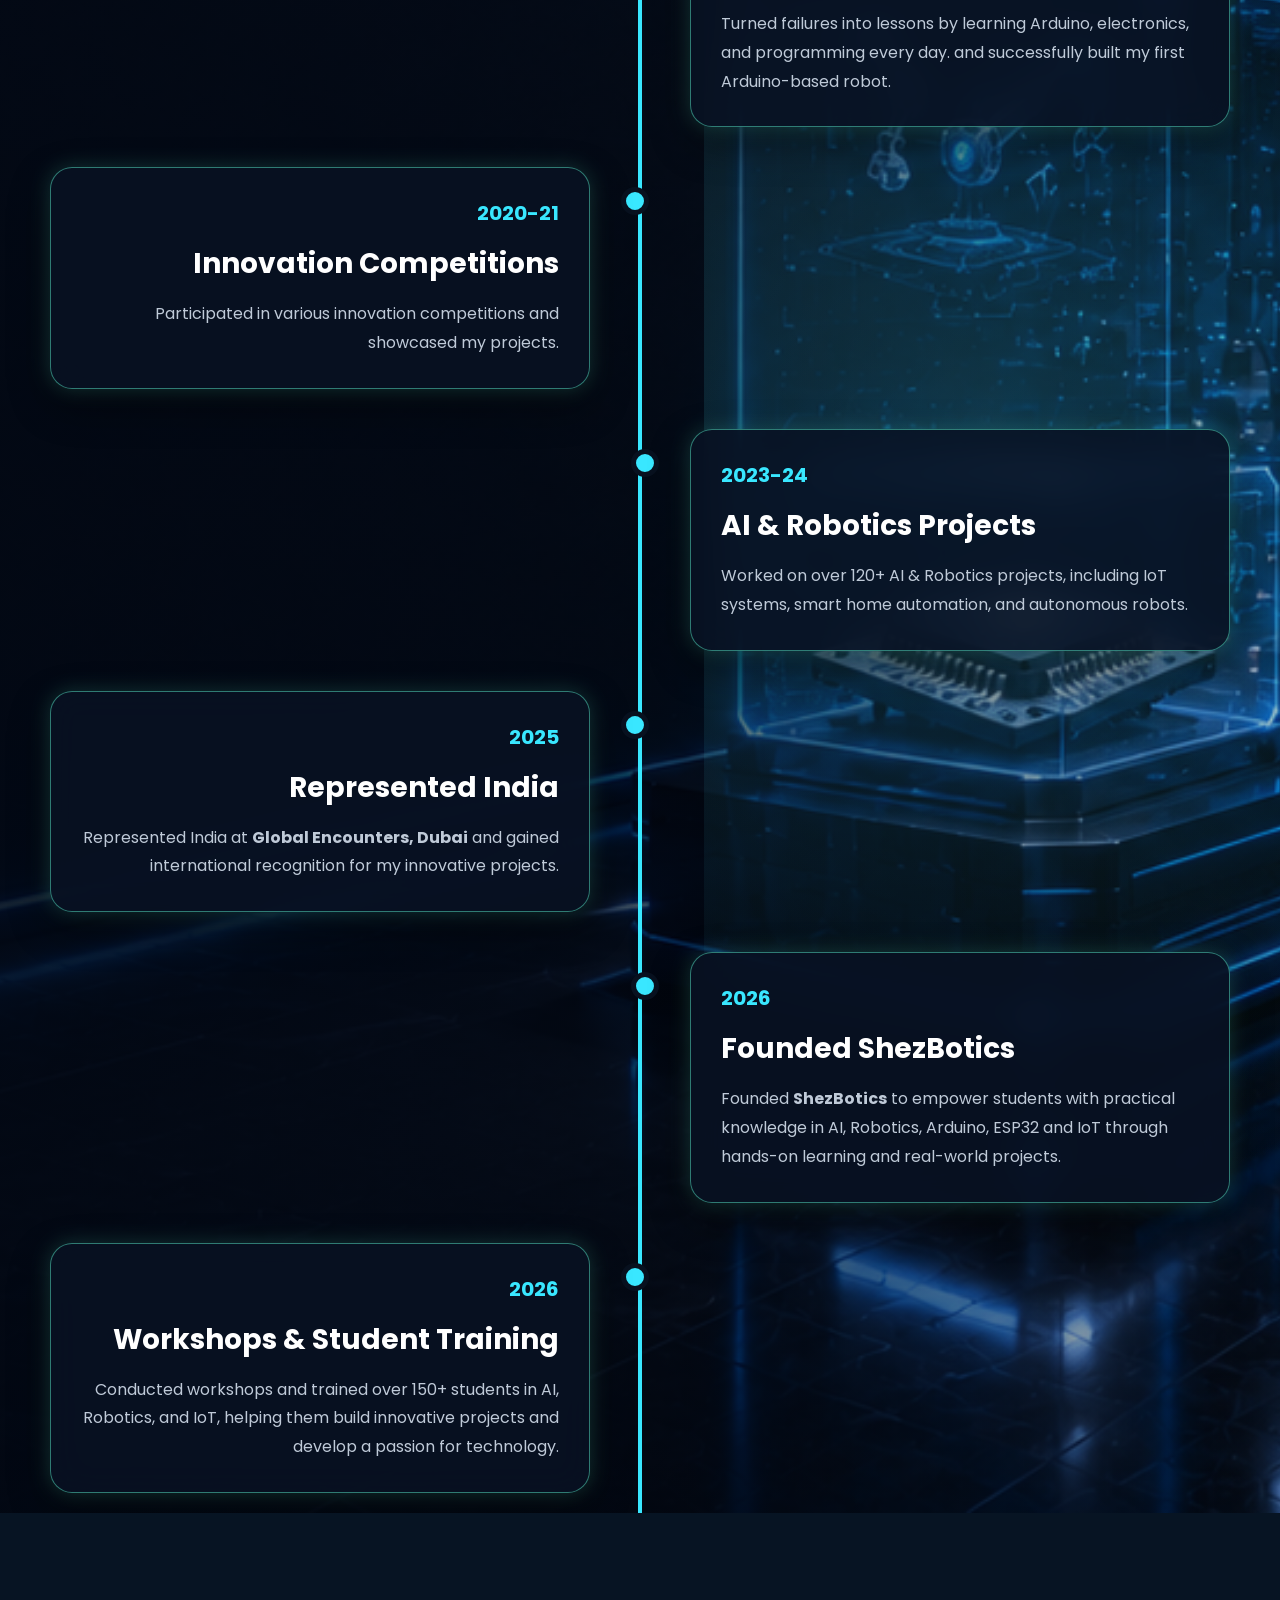
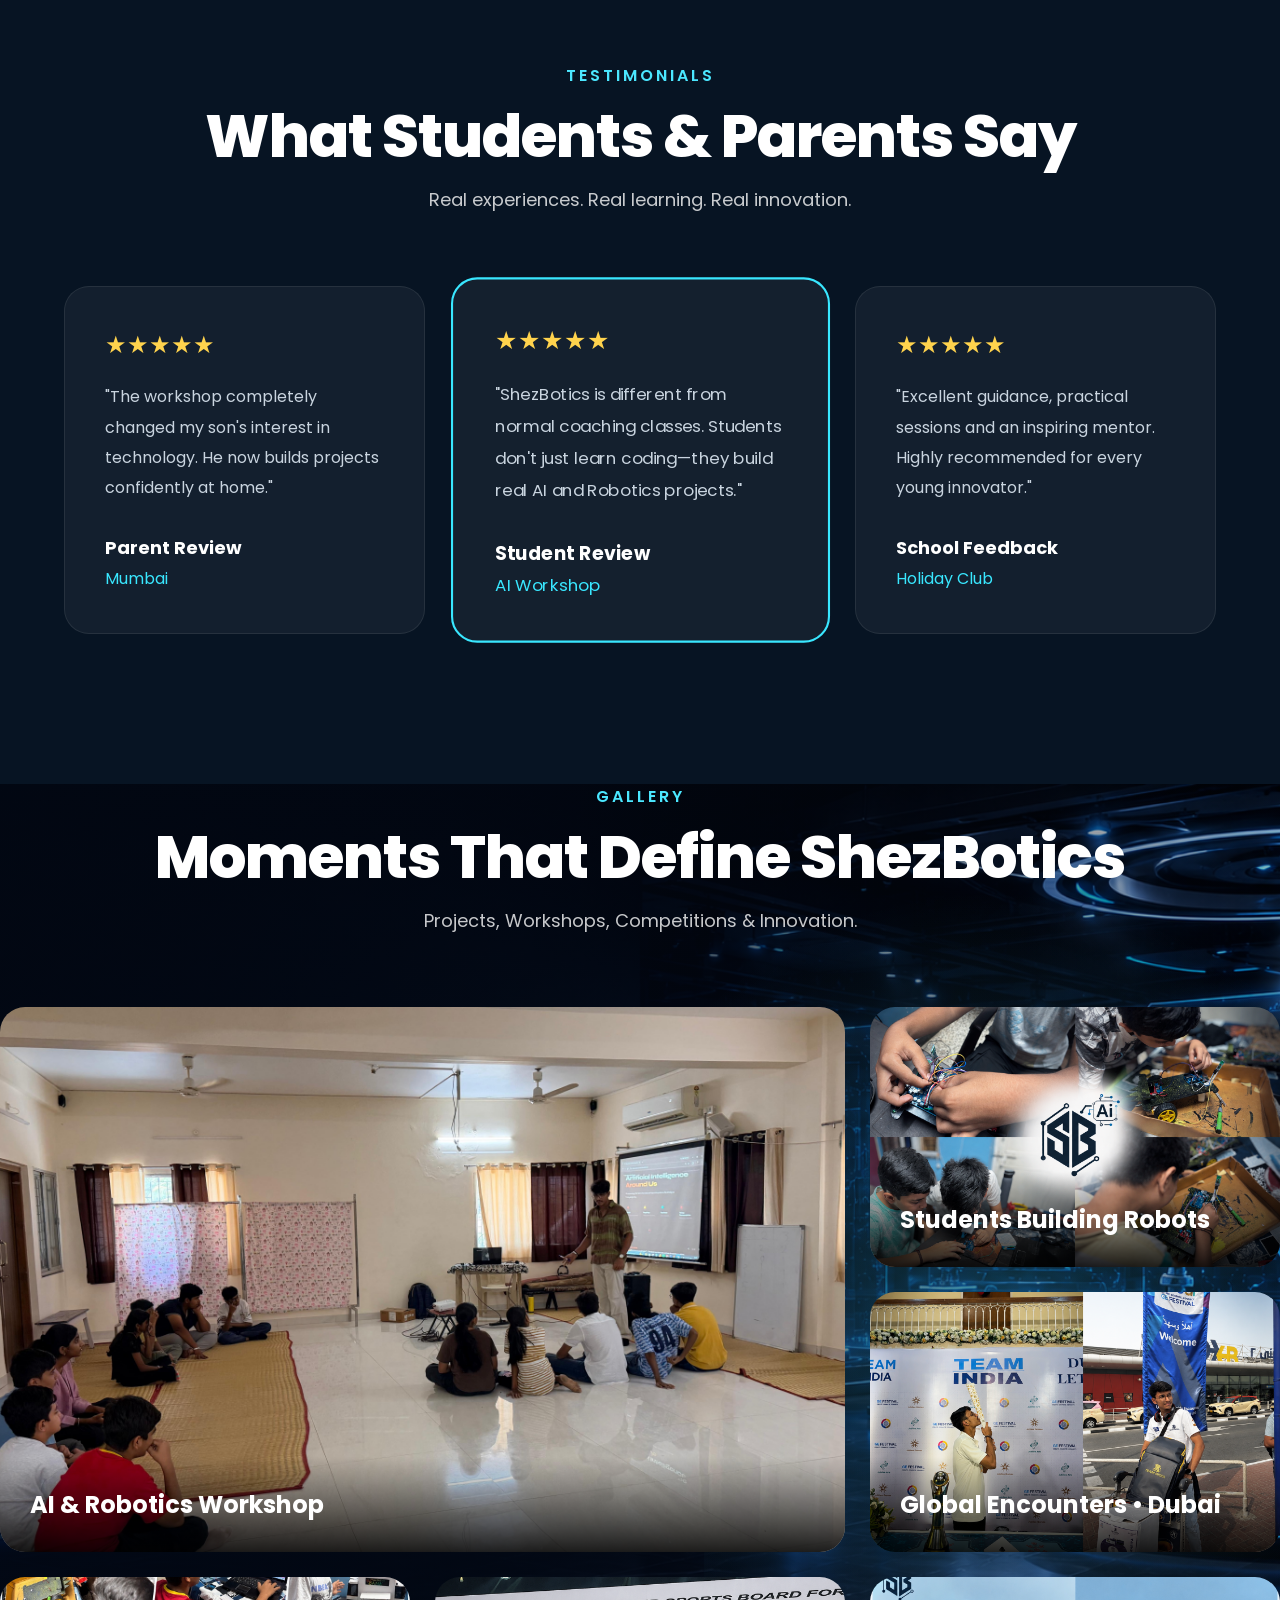
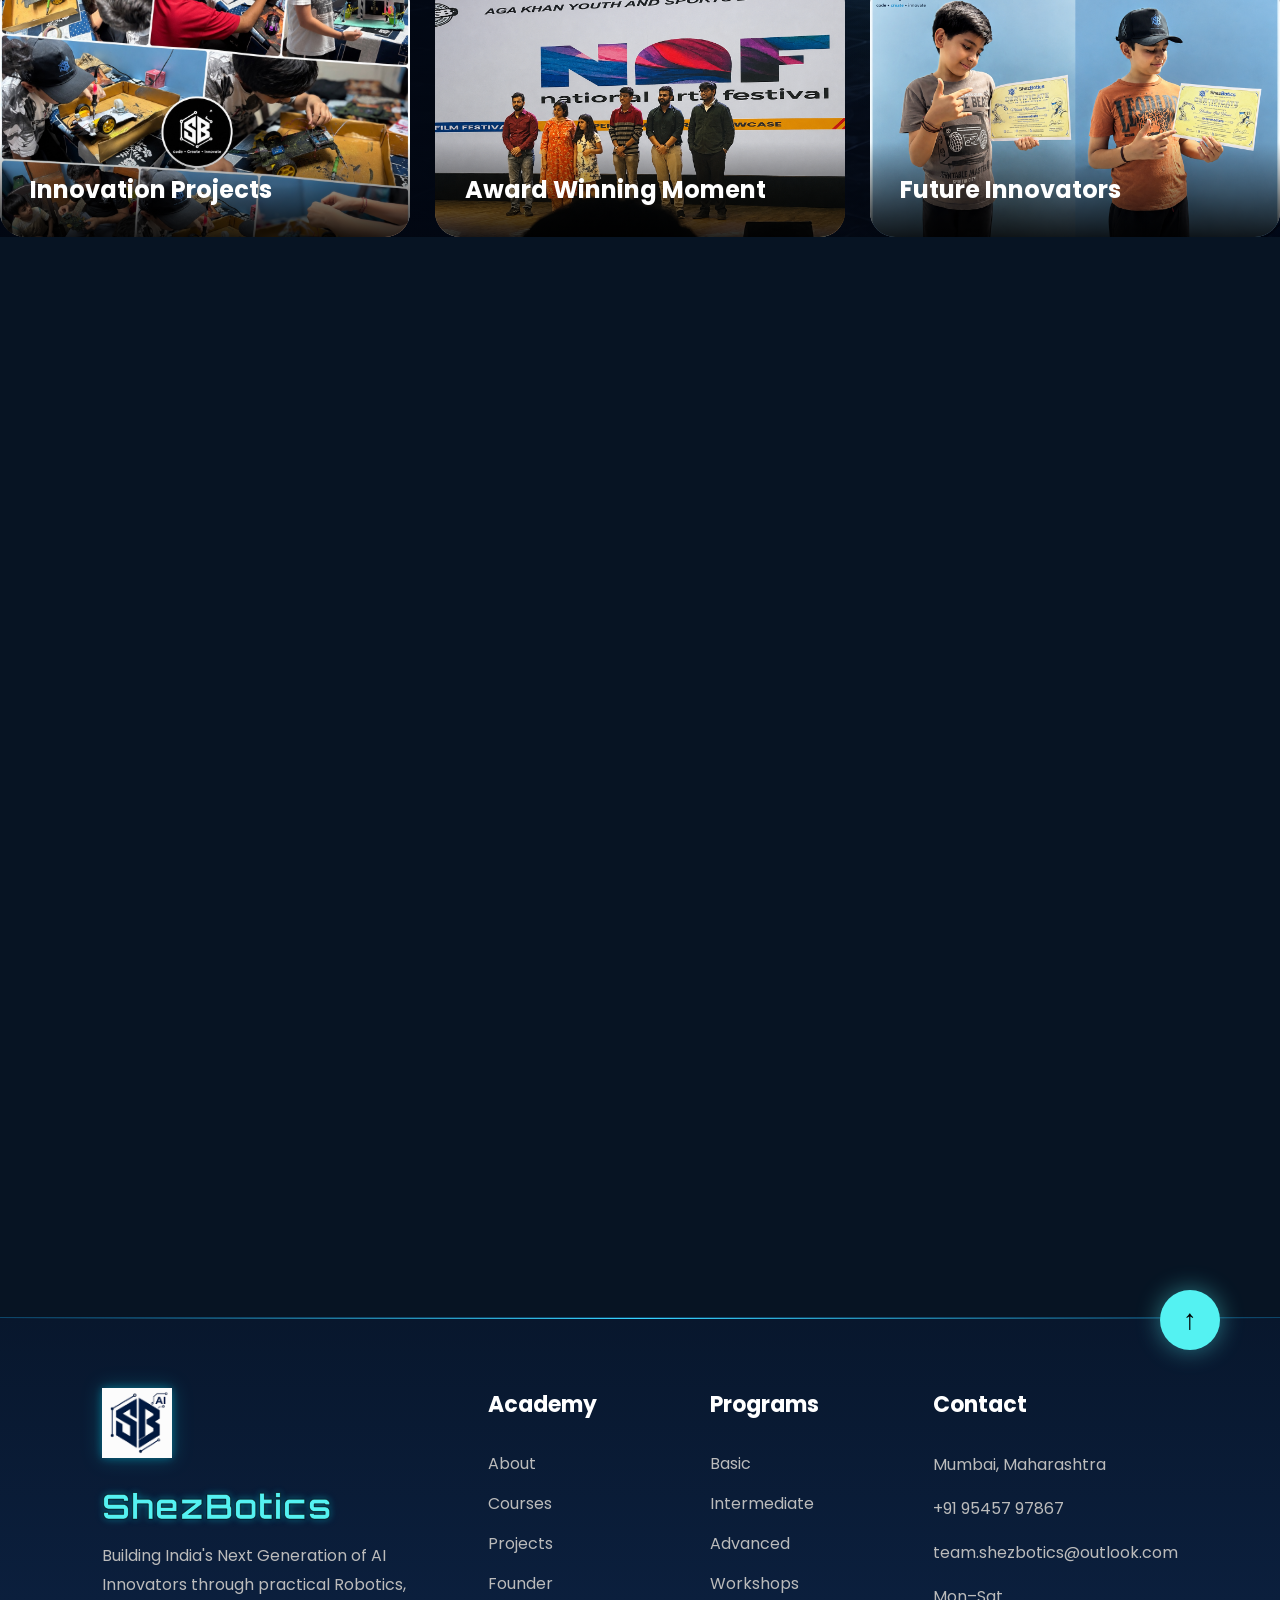
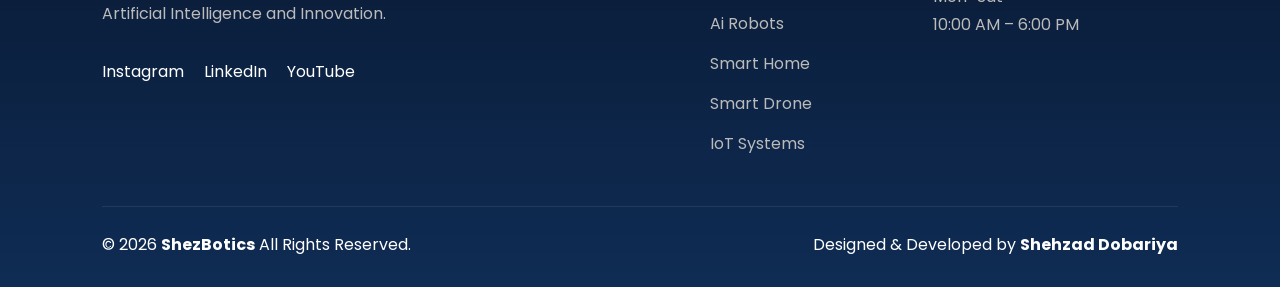
==== commit 6fa24a77: "Website update" ====
--- a/index.html
+++ b/index.html
@@ -194,9 +194,9 @@
 
             <h3>Basic</h3>
 
-            <h1>₹2,999</h1>
-
-            <p>5 Weeks</p>
+            <h1>₹3,499</h1>
+
+            <p>5 Weeks/10 Sessions</p>
 
             <ul>
                 <li>✔ Arduino Basics</li>
@@ -222,12 +222,12 @@
 
             <h1>₹4,999</h1>
 
-            <p>8 Weeks</p>
+            <p>7 Weeks/14 Sessions</p>
 
             <ul>
                 <li>✔ IoT Projects</li>
                 <li>✔ ESP32</li>
-                <li>✔ Bluetooth Robot</li>
+                <li>✔ Joystick Robot</li>
                 <li>✔ Smart Automation</li>
                 <li>✔ Certificate</li>
             </ul>
@@ -246,12 +246,12 @@
 
             <h1>₹9,499</h1>
 
-            <p>12 Weeks</p>
+            <p>9 Weeks/18 Sessions</p>
 
             <ul>
                 <li>✔ AI Projects</li>
+                <li>✔ Advanced Robot</li>
                 <li>✔ Raspberry Pi</li>
-                <li>✔ Computer Vision</li>
                 <li>✔ Final Innovation Project</li>
                 <li>✔ Premium Certificate</li>
             </ul>
@@ -539,8 +539,8 @@
                 <span class="year">2018</span>
                 <h3>Curiosity Begins</h3>
                 <p>
-                    Developed an interest in technology and started exploring
-                    electronics and innovation.
+                    Failed countless times but never gave up. Every mistake became a lesson, 
+                    and every lesson fueled my curiosity to explore the world of AI & Robotics.
                 </p>
             </div>
         </div>
@@ -550,30 +550,28 @@
                 <span class="year">2019</span>
                 <h3>First Arduino Project</h3>
                 <p>
-                    Built the first working Arduino project and entered the
-                    exciting world of robotics.
+                    Turned failures into lessons by learning Arduino, electronics, and programming every day.
+                    and successfully built my first Arduino-based robot.
                 </p>
             </div>
         </div>
 
         <div class="timeline-item left">
             <div class="timeline-content">
-                <span class="year">2021</span>
+                <span class="year">2020-21</span>
                 <h3>Innovation Competitions</h3>
                 <p>
-                    Participated in school, local and regional innovation
-                    competitions.
+                    Participated in various innovation competitions and showcased my projects.
                 </p>
             </div>
         </div>
 
         <div class="timeline-item right">
             <div class="timeline-content">
-                <span class="year">2024</span>
-                <h3>120+ AI & Robotics Projects</h3>
+                <span class="year">2023-24</span>
+                <h3>AI & Robotics Projects</h3>
                 <p>
-                    Worked on AI, IoT and Robotics projects while continuously
-                    learning and experimenting.
+                    Worked on over 120+ AI & Robotics projects, including IoT systems, smart home automation, and autonomous robots.
                 </p>
             </div>
         </div>
@@ -583,8 +581,7 @@
                 <span class="year">2025</span>
                 <h3>Represented India</h3>
                 <p>
-                    Selected to represent India at Global Encounters, Dubai,
-                    showcasing innovation on an international stage.
+                    Represented India at <strong>Global Encounters, Dubai</strong> and gained international recognition for my innovative projects.
                 </p>
             </div>
         </div>
@@ -594,8 +591,7 @@
                 <span class="year">2026</span>
                 <h3>Founded ShezBotics</h3>
                 <p>
-                    Started ShezBotics to inspire students through practical
-                    AI & Robotics education.
+                    Founded <strong>ShezBotics</strong> to empower students with practical knowledge in AI, Robotics, Arduino, ESP32 and IoT through hands-on learning and real-world projects.
                 </p>
             </div>
         </div>
@@ -605,8 +601,7 @@
                 <span class="year">2026</span>
                 <h3>Workshops & Student Training</h3>
                 <p>
-                    Conducted AI & Robotics workshops and trained students
-                    through hands-on learning.
+                    Conducted workshops and trained over 150+ students in AI, Robotics, and IoT, helping them build innovative projects and develop a passion for technology.
                 </p>
             </div>
         </div>
--- a/style.css
+++ b/style.css
@@ -1246,7 +1246,7 @@
 /* Mobile Register Button */
 
 .register-btn:not(.mobile-register-btn){
-    display:none;
+    display: Flex;
 }
 
 .mobile-register-btn{
